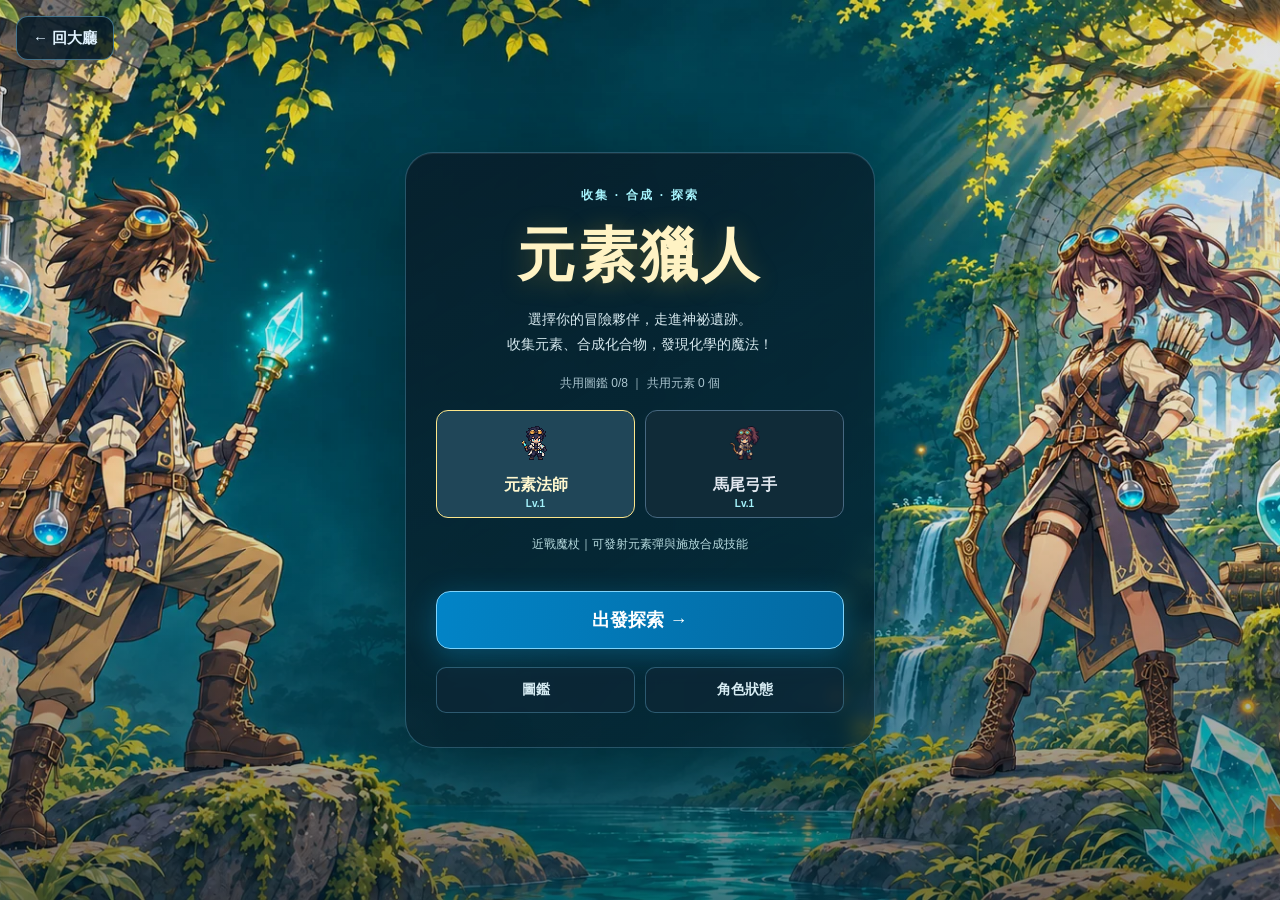
==== chemistry_arpg.html @ 6d4ca7e5 "Replace archer in-game art with directional pixel sprites" ====
<!DOCTYPE html>
<html lang="zh-Hant">
<head>
  <meta charset="UTF-8" />
  <meta name="viewport" content="width=device-width, initial-scale=1.0, maximum-scale=1.0, user-scalable=no" />
  <meta name="apple-mobile-web-app-capable" content="yes" />
  <title>元素獵人 | Chem ARPG</title>
  <style>
    * { box-sizing: border-box; margin: 0; padding: 0; user-select: none; -webkit-user-select: none; }
    html, body { width: 100%; height: 100dvh; overflow: hidden; background: #090d16; color: #f8fafc;
      font-family: -apple-system, BlinkMacSystemFont, "Segoe UI", Roboto, "Noto Sans TC", sans-serif; }
    #app { display: flex; flex-direction: column; height: 100dvh; max-width: 560px; margin: 0 auto; }
    @media (min-width: 760px) and (hover: hover) and (pointer: fine) {
      #app { max-width: 1440px; }
    }
    /* HUD bar */
    .hud { padding: 8px 12px; background: #0f172a; border-bottom: 1px solid #1e293b;
      display: flex; flex-wrap: wrap; gap: 8px; align-items: center; font-size: 13px; font-weight: 700; z-index: 5; }
    .bar { height: 14px; border-radius: 7px; overflow: hidden; background: #1e293b; flex: 1; min-width: 60px; }
    .bar-fill { height: 100%; border-radius: 7px; transition: width 0.2s; }
    .bar-hp .bar-fill { background: linear-gradient(90deg, #dc2626, #ef4444); }
    .bar-mp .bar-fill { background: linear-gradient(90deg, #2563eb, #3b82f6); }
    .hud-label { color: #94a3b8; font-size: 11px; }
    .hud-val { color: #38bdf8; }
    /* Element bar */
    .elem-bar { flex-wrap: wrap; padding: 4px 12px; background: #0b1120; border-bottom: 1px solid #1e293b;
      display: flex; gap: 6px; align-items: center; font-size: 12px; font-weight: 700; z-index: 5; }
    .elem-slot { color: #f8fafc; font: inherit; cursor: pointer; touch-action: manipulation; padding: 2px 8px; border-radius: 6px; background: #1e293b; border: 1px solid #334155; }
    .elem-slot.active { border-color: #fbbf24; background: #332800; }
    /* Canvas area */
    .play-area { display: flex; flex: 1; min-height: 0; }
    .stage { flex: 1; min-width: 0; display: flex; align-items: center; justify-content: center; position: relative; overflow: hidden; touch-action: none; }
    .desktop-help { display: none; }
    @media (min-width: 760px) and (hover: hover) and (pointer: fine) {
      .desktop-help { display: block; flex: 0 0 clamp(200px, 20vw, 260px); margin: 8px 12px 8px 8px;
        padding: 18px 16px; overflow-y: auto; border: 1px solid #24334b; border-radius: 14px;
        background: #0f172a; font-size: 13px; line-height: 1.6; }
      .desktop-help h2 { color: #f8fafc; font-size: 18px; margin-bottom: 4px; }
      .desktop-help h3 { color: #7dd3fc; font-size: 13px; margin: 18px 0 8px; }
      .desktop-help p { color: #94a3b8; }
      .desktop-help dl > div { display: flex; justify-content: space-between; align-items: center;
        flex-wrap: wrap; gap: 6px; padding: 9px 0; border-bottom: 1px solid #1e293b; }
      .desktop-help dt { color: #cbd5e1; }
      .desktop-help dd { color: #f8fafc; }
      .desktop-help kbd { display: inline-block; min-width: 24px; padding: 1px 5px;
        text-align: center; border: 1px solid #40516b; border-bottom-width: 3px; border-radius: 5px;
        background: #1e293b; font: 12px ui-monospace, monospace; }
      .desktop-help .help-start { color: #fbbf24; margin: 12px 0; }
    }
    @media (min-width: 1100px) and (hover: hover) and (pointer: fine) {
      .play-area { display: grid; grid-template-columns: clamp(220px, 20vw, 280px) minmax(0, 1fr) clamp(220px, 20vw, 280px); }
      .stage { grid-column: 2; }
      .desktop-help { grid-column: 3; min-height: 0; }
    }
    @media (min-width: 760px) and (max-width: 1099px) and (hover: hover) and (pointer: fine) {
      .play-area { flex-direction: column; }
      .desktop-help { flex: 0 0 150px; margin: 4px 12px 8px; }
    }
    canvas#game { background: #0f172a; border-radius: 4px; touch-action: none; image-rendering: pixelated; }
    /* Mobile controls */
    .controls { padding: 10px 12px calc(12px + env(safe-area-inset-bottom)); background: #0f172a;
      border-top: 1px solid #1e293b; display: flex; flex-shrink: 0; align-items: flex-end; gap: 8px; z-index: 5; }
    .move-hint { display: none; max-width: 120px; padding: 0 4px 12px; color: #94a3b8; font-size: 11px; pointer-events: none; }
    #joystick { position: fixed; z-index: 12; width: 112px; height: 112px; transform: translate(-50%, -50%); pointer-events: none; }
    .ctrl-right { display: flex; flex: 1; min-width: 0; flex-direction: column; gap: 8px; align-items: center; margin-left: auto; }
    .abtn { width: 52px; height: 52px; border-radius: 50%; border: 2px solid #334155; background: #1e293b;
      color: #f8fafc; font-size: 14px; font-weight: 800; display: flex; align-items: center; justify-content: center;
      touch-action: manipulation; }
    .abtn:active { background: #334155; }
    .abtn.atk { border-color: #ef4444; background: #450a0a; touch-action: none; }
    .abtn.shoot { border-color: #3b82f6; background: #172554; }
    .skill-row { display: flex; width: 100%; max-width: 480px; gap: 4px; }
    .skill-btn { flex: 1; min-width: 0; padding: 4px; min-height: 44px; border-radius: 10px; border: 1px solid #334155; background: #1e293b;
      color: #94a3b8; font-size: 10px; font-weight: 700; touch-action: manipulation; }
    .menu-btn { padding: 8px 14px; border-radius: 10px; border: 1px solid #334155; background: #1e293b;
      color: #fbbf24; font-size: 12px; font-weight: 700; touch-action: manipulation; }
    .skill-btn.selected { border-color: #fbbf24; background: #332800; box-shadow: 0 0 0 1px #fbbf24; }
    .action-cluster { display: none; width: 156px; height: 138px; position: relative; }
    .action-cluster .abtn { position: absolute; flex-direction: column; gap: 3px; }
    .action-label { font-size: 14px; line-height: 1.2; }
    .action-detail { font-size: 10px; font-weight: 600; line-height: 1.2; }
    .action-cluster .atk { width: 80px; height: 80px; left: 0; bottom: 0; }
    .action-cluster .cast { width: 80px; height: 80px; right: 0; top: 0;
      border-color: #a78bfa; background: #2e1065; }
    .action-cluster .shoot { width: 56px; height: 56px; right: 0; bottom: 0; }
    .abtn.unavailable { opacity: 0.55; }
    .abtn:focus-visible { outline: 2px solid #fff; outline-offset: 3px; }
    .abtn:active { transform: scale(0.94); }
    @media (max-width: 759px), (any-pointer: coarse) {
      .ctrl-right { align-items: flex-end; }
      .skill-row { max-width: 240px; }
      .action-cluster { display: block; width: 196px; height: 174px; }
      .action-cluster .atk, .action-cluster .cast { width: 96px; height: 96px; }
      .action-cluster .shoot { width: 68px; height: 68px; }
      .action-cluster .action-label { font-size: 16px; }
    }
    .touch-controls .ctrl-right { align-items: flex-end; }
    .touch-controls .skill-row { max-width: 240px; }
    .touch-controls .action-cluster { display: block; width: 196px; height: 174px; }
    .touch-controls .action-cluster .atk, .touch-controls .action-cluster .cast { width: 96px; height: 96px; }
    .touch-controls .action-cluster .shoot { width: 68px; height: 68px; }
    @media (max-width: 360px) {
      .action-cluster, .touch-controls .action-cluster { width: 188px; height: 162px; }
      .action-cluster .atk, .action-cluster .cast,
      .touch-controls .action-cluster .atk, .touch-controls .action-cluster .cast { width: 88px; height: 88px; }
      .action-cluster .shoot, .touch-controls .action-cluster .shoot { width: 64px; height: 64px; }
    }
    /* Modals */
    .modal { position: fixed; inset: 0; background: rgba(2,6,23,0.85); z-index: 50;
      display: none; align-items: center; justify-content: center; padding: 16px; }
    .modal.open { display: flex; }
    .modal-card { background: #0f172a; border: 1px solid #334155; border-radius: 20px;
      padding: 20px; width: 100%; max-width: 420px; max-height: 80dvh; overflow-y: auto; }
    .tab-bar { display: flex; gap: 4px; margin-bottom: 12px; }
    .tab-btn { flex: 1; padding: 8px; border-radius: 10px; border: 1px solid #334155; background: #1e293b;
      color: #94a3b8; font-size: 13px; font-weight: 700; text-align: center; }
    .tab-btn.active { background: #334155; color: #f8fafc; border-color: #38bdf8; }
    .recipe-row { display: flex; justify-content: space-between; align-items: center;
      padding: 10px; background: #1e293b; border-radius: 10px; margin-bottom: 6px; font-size: 13px; }
    #menu-modal .modal-card { max-width: 560px; height: min(80dvh, 720px);
      display: flex; flex-direction: column; overflow: hidden; }
    #menu-modal .tab-bar { flex-shrink: 0; }
    #menu-modal .tab-btn { min-width: 0; min-height: 44px; white-space: nowrap; }
    .menu-content { flex: 1; min-height: 0; overflow-y: auto; scrollbar-gutter: stable; }
    #btn-close-menu { flex-shrink: 0; min-height: 44px; }
    .periodic-legend { color: #a5b4c8; font-size: 11px; line-height: 1.7; margin: 0 0 8px; }
    .periodic-legend strong { color: #7dd3fc; }
    .periodic-scroll { overflow-x: auto; margin-bottom: 8px; padding-bottom: 6px; }
    .inventory-elements { display: grid; grid-template-columns: repeat(6, minmax(0, 1fr)); gap: 8px; margin-bottom: 12px; }
    .inventory-element { padding: 10px 4px; border: 1px solid #334155; border-top: 3px solid var(--element-color);
      border-radius: 10px; background: #1e293b; text-align: center; line-height: 1.5; }
    .inventory-symbol { color: #e0f2fe; font-size: 22px; font-weight: 800; }
    .inventory-name { color: #94a3b8; font-size: 11px; }
    .inventory-count { color: #f8fafc; font-size: 18px; font-weight: 800; }
    .periodic-open { display: block; width: 100%; margin-bottom: 18px; padding: 12px; text-align: left;
      border: 1px solid #334155; border-radius: 10px; background: #131e30; color: #7dd3fc; font: inherit; font-size: 12px; cursor: pointer; }
    .periodic-open:focus-visible { outline: 2px solid #7dd3fc; }
    @media (max-width: 420px) {
      .inventory-elements { grid-template-columns: repeat(3, minmax(0, 1fr)); }
    }
    .periodic-scroll:focus-visible { outline: 2px solid #7dd3fc; outline-offset: -2px; }
    .periodic-grid { display: grid; min-width: 480px; grid-template-columns: repeat(18, minmax(0, 1fr));
      grid-template-rows: 14px repeat(7, 36px) 10px repeat(2, 36px); gap: 2px; }
    .periodic-group { color: #64748b; font-size: 8px; text-align: center; }
    .periodic-element { display: flex; position: relative; flex-direction: column; justify-content: center;
      align-items: center; min-width: 0; border: 1px solid #263349; border-radius: 3px;
      background: #131e30; color: #728197; line-height: 1; }
    .periodic-number { position: absolute; top: 2px; left: 2px; font-size: 7px; }
    .periodic-symbol { font-size: 12px; font-weight: 800; }
    .periodic-element.in-game { border-color: #7dd3fc; background: #153447; color: #f0f9ff;
      box-shadow: inset 0 0 0 1px rgba(125,211,252,0.2); }
    .periodic-element.in-game .periodic-symbol { margin-top: 5px; }
    .periodic-stock { font-size: 9px; margin-top: 3px; color: #a5f3fc; }
    .periodic-series { color: #94a3b8; font-size: 9px; align-self: center; text-align: center; }
    .periodic-source { display: block; color: #7dd3fc; font-size: 10px; margin-bottom: 16px; }
    .codex-intro { margin: 8px 0 14px; color: #cbd5e1; font-size: 13px; line-height: 1.6; }
    .codex-intro p + p { margin-top: 6px; }
    .codex-card { margin-bottom: 8px; background: #131e33; border: 1px solid #334155; border-radius: 13px; }
    .codex-trigger { width: 100%; color: inherit; font: inherit; text-align: left; cursor: pointer; padding: 7px 10px;
      display: grid; grid-template-columns: 64px minmax(0, 1fr) auto;
      gap: 9px; align-items: center; border-radius: 12px; }
    .codex-trigger:hover { border-color: #387690; }
    .codex-trigger:focus-visible { outline: 2px solid #7dd3fc; outline-offset: -2px; }
    .codex-icon { display: grid; place-items: center; width: 64px; height: 64px;
      background: #1c2a41; border-radius: 9px; }
    .codex-icon img { display: block; width: 56px; height: 56px; image-rendering: pixelated; }
    .codex-main { display: block; line-height: 1.45; }
    .codex-formula { color: #7dd3fc; font-size: 17px; margin-right: 5px; }
    .codex-example { display: block; color: #cbd5e1; font-size: 12px; margin-top: 2px; }
    .codex-side { display: grid; justify-items: end; gap: 3px; color: #cbd5e1; font-size: 11px; white-space: nowrap; }
    .codex-side .collected { color: #86efac; }
    .codex-chevron { color: #7dd3fc; line-height: 1; }
    .codex-body { padding: 2px 12px 12px; color: #e2e8f0; font-size: 14px; line-height: 1.55; }
    .codex-body p + p { margin-top: 7px; }
    .codex-atoms { display: flex; flex-wrap: wrap; gap: 5px; margin: 5px 0 9px; }
    .codex-atoms span { background: #20324d; border-radius: 5px; padding: 2px 6px; font-size: 12px; }
    .codex-note { color: #fde68a; }
    .codex-skill { border-top: 1px solid #334155; margin-top: 9px; padding-top: 7px; color: #cbd5e1; }
    .codex-source { display: inline-block; margin-top: 7px; color: #7dd3fc; font-size: 12px; }
    @media (max-width: 370px) {
      .codex-trigger { grid-template-columns: 50px minmax(0, 1fr) auto; gap: 6px; padding-inline: 6px; }
      .codex-icon { width: 50px; height: 50px; }
      .codex-icon img { width: 48px; height: 48px; }
    }
    .detail-dialog { margin: auto; width: min(560px, calc(100% - 24px)); max-height: 90dvh; padding: 0;
      border: 1px solid #40516b; border-radius: 18px; color: #f8fafc; background: #0f172a; overflow: hidden; }
    .detail-dialog[open] { display: flex; flex-direction: column; }
    .detail-dialog::backdrop { background: rgba(2,6,23,0.7); }
    .detail-header { display: flex; flex-shrink: 0; align-items: center; justify-content: space-between;
      gap: 12px; padding: 16px 20px; border-bottom: 1px solid #24334b; }
    .detail-header h2 { font-size: 20px; }
    .detail-header button { min-width: 44px; min-height: 44px; padding: 4px; font-size: 24px; }
    .detail-content { min-height: 0; overflow-y: auto; overflow-x: hidden; padding: 20px; }
    .detail-content .codex-body { padding: 0; }
    .detail-hero { display: flex; align-items: center; gap: 16px; margin-bottom: 18px; }
    .detail-hero img { width: 80px; height: 80px; image-rendering: pixelated; }
    .detail-footer { flex-shrink: 0; padding: 12px 20px; border-top: 1px solid #24334b; }
    .detail-footer button { width: 100%; min-height: 44px; }
    .detail-dialog.periodic-view { width: min(1080px, calc(100% - 24px)); }
    .periodic-view .periodic-grid { min-width: 720px;
      grid-template-rows: 18px repeat(7, 48px) 12px repeat(2, 48px); }
    .periodic-view .periodic-symbol { font-size: 18px; }
    .periodic-view .periodic-number { font-size: 10px; }
    .periodic-view .periodic-stock { font-size: 12px; }
    .synth-btn { padding: 8px 16px; border-radius: 10px; border: none; background: #059669; color: #fff;
      font-weight: 700; font-size: 13px; }
    .synth-btn:disabled { background: #334155; color: #64748b; }
    /* Title screen */
    .title-screen { display: flex; flex-direction: column; align-items: center; justify-content: center;
      height: 100dvh; gap: 16px; text-align: center; padding: 24px; }
    .title-screen h1 { font-size: 32px; font-weight: 900; }
    .title-screen .start-btn { padding: 14px 40px; border-radius: 14px; border: none;
      background: linear-gradient(90deg, #0284c7, #2563eb); color: #fff; font-size: 18px; font-weight: 800; }
    .title-screen .sub-btn { padding: 10px 24px; border-radius: 10px; border: 1px solid #334155;
      background: #1e293b; color: #94a3b8; font-size: 14px; font-weight: 700; }
    .title-screen { position: relative; isolation: isolate; min-height: 100dvh; height: auto; }
    .title-back { position: absolute; top: max(16px, env(safe-area-inset-top));
      left: max(16px, env(safe-area-inset-left)); z-index: 1; display: inline-flex;
      align-items: center; min-height: 44px; padding: 10px 16px; border-radius: 12px;
      border: 1px solid rgba(125,211,252,0.45); background: rgba(8,27,39,0.85);
      color: #e0f2fe; text-decoration: none; font-size: 15px; font-weight: 700; }
    .title-back:hover { background: #164e63; }
    .title-back:focus-visible { outline: 3px solid #fde68a; outline-offset: 3px; }
    .title-screen::before, .title-screen::after { content: ''; position: fixed; inset: 0; z-index: -1; pointer-events: none; }
    .title-screen::before { background: #09242d url('./assets/chem-arpg/title-duo-desktop.svg') center / cover no-repeat; }
    .title-screen::after { background: linear-gradient(180deg, rgba(2,10,20,0.12), rgba(2,10,20,0.08) 55%, rgba(2,10,20,0.55)); }
    .title-content { width: min(100%, 470px); display: flex; flex-direction: column; align-items: center; gap: 18px;
      padding: 34px 30px; border: 1px solid rgba(125,211,252,0.28); border-radius: 28px;
      background: linear-gradient(150deg, rgba(8,27,39,0.8), rgba(7,25,36,0.55));
      box-shadow: 0 24px 80px rgba(0,0,0,0.3), inset 0 1px 0 rgba(255,255,255,0.08); backdrop-filter: blur(8px); }
    .title-kicker { color: #a5f3fc; letter-spacing: 0.18em; font-size: 12px; font-weight: 800; }
    .title-screen h1 { font-size: clamp(38px, 5vw, 58px); letter-spacing: 0.06em; line-height: 1.15;
      color: #fff3c4; text-shadow: 0 3px 24px rgba(251,191,36,0.25); }
    .title-description { max-width: 330px; color: #d5e8ee; font-size: 14px; line-height: 1.8; }
    #title-stats { color: #abc6d0; font-size: 12px; }
    .title-screen .start-btn { width: 100%; min-height: 58px; margin-top: 4px; border: 1px solid #7dd3fc;
      background: linear-gradient(100deg, #0284c7, #0369a1); box-shadow: 0 6px 28px rgba(14,165,233,0.3); }
    .title-secondary { display: flex; width: 100%; gap: 10px; }
    .title-secondary .sub-btn { flex: 1; min-height: 46px; padding: 10px; color: #d7edf4;
      background: rgba(15,39,54,0.65); border-color: rgba(125,211,252,0.3); }
    .hero-choices { display:flex; width:100%; gap:10px; }
    .hero-choices button { flex:1; padding:8px 10px; color:#e2e8f0; border:1px solid #476881; border-radius:12px; background:#102b38; font:inherit; font-weight:800; }
    .hero-choices button[aria-pressed="true"] { color:#fff8cf; border-color:#fde68a; background:#204658; }
    .hero-choices canvas { display:block; width:48px; height:54px; margin:0 auto 2px; image-rendering:pixelated; }
    #hero-summary { font-size:12px; color:#b8dce0; text-align:center; min-height:2.7em; }
    .archer-run :is(.skill-row, #btn-skill, #btn-shoot, .mage-guide) { display:none; }
    .hero-card-lv { display:block; font-size:10px; color:#a5f3fc; margin-top:2px; }
    .archer-run .mage-hud { display:none; }
    .element-count { opacity:0.88; cursor:default; }
    #btn-change-hero { margin-top:8px; min-height:38px; flex-shrink:0; }
    .archer-guide { display:none; }
    .archer-run .archer-guide { display:block; }
    .archer-run .action-cluster { height:98px; }
    .archer-run .action-cluster .atk { left:auto; right:0; color:#ecfeff; background:#164154; border-color:#67e8f9; }
    .archer-run .action-cluster .atk[data-phase="1"] { background:#115e59; border-color:#99f6e4; }
    .archer-run .action-cluster .atk[data-phase="2"] { background:#754216; border-color:#fde68a; }
    .title-content button:hover { filter: brightness(1.15); }
    .title-content button:focus-visible { outline: 3px solid #fde68a; outline-offset: 4px; }
    @media (max-width: 759px) {
      .title-screen { justify-content: flex-start; padding: calc(54px + env(safe-area-inset-top)) 14px 18px; }
      .title-screen::before { background-image: url('./assets/chem-arpg/title-duo-mobile.svg'); background-position: center; }
      .title-content { gap: 7px; padding: 12px 14px; border-radius: 18px; }
      .title-description { font-size: 12px; }
      .hero-choices canvas { width: 34px; height: 38px; }
      .hero-choices button { font-size: 13px; }
      .title-screen h1 { font-size: clamp(36px, 9vw, 46px); }
    }
    /* Toast */
    #toast { position: absolute; top: 12px; left: 50%; transform: translateX(-50%);
      background: linear-gradient(90deg, #059669, #10b981); color: #fff; padding: 6px 16px;
      border-radius: 999px; font-weight: 800; font-size: 14px; opacity: 0; pointer-events: none;
      transition: opacity 0.2s; z-index: 20; white-space: nowrap; box-shadow: 0 6px 15px rgba(16,185,129,0.4); }
    #toast.show { opacity: 1; }
    /* Both the stage and the empty bottom strip accept movement touches. */
    @media (max-width: 759px), (any-pointer: coarse) {
      .controls { touch-action: none; }
      .move-hint { display: block; }
    }
    .touch-controls .controls { touch-action: none; }
    .touch-controls .move-hint { display: block; }
  </style>
</head>
<body>
<div id="app">
  <!-- Title Screen -->
  <div class="title-screen" id="title-screen">
    <a class="title-back" href="./index.html">← 回大廳</a>
    <div class="title-content">
    <span class="title-kicker">收集 · 合成 · 探索</span>
    <h1>元素獵人</h1>
    <p class="title-description">選擇你的冒險夥伴，走進神祕遺跡。<br>收集元素、合成化合物，發現化學的魔法！</p>
    <div id="title-stats"></div>
    <div class="hero-choices" role="group" aria-label="選擇角色">
      <button type="button" id="pick-mage" aria-pressed="true"><canvas id="mage-preview" width="48" height="54" aria-hidden="true"></canvas>元素法師<span class="hero-card-lv" id="pick-mage-lv">Lv.1</span></button>
      <button type="button" id="pick-archer" aria-pressed="false"><canvas id="archer-preview" width="48" height="54" aria-hidden="true"></canvas>馬尾弓手<span class="hero-card-lv" id="pick-archer-lv">Lv.1</span></button>
    </div>
    <p id="hero-summary"></p>
    <button class="start-btn" id="btn-start">出發探索 →</button>
    <div class="title-secondary">
      <button class="sub-btn" id="btn-title-codex">圖鑑</button>
      <button class="sub-btn" id="btn-title-status">角色狀態</button>
    </div>
    </div>
  </div>
  <!-- Game Screen -->
  <div id="game-screen" style="display:none;flex-direction:column;height:100dvh;">
    <div class="hud" id="hud">
      <span class="hud-label">HP</span>
      <div class="bar bar-hp"><div class="bar-fill" id="hp-fill" style="width:100%"></div></div>
      <span class="hud-label mage-hud">MP</span>
      <div class="bar bar-mp mage-hud"><div class="bar-fill" id="mp-fill" style="width:100%"></div></div>
      <span><span class="hud-label" id="hud-hero">元素法師</span> Lv.<span class="hud-val" id="hud-lv">1</span></span>
      <button class="menu-btn" id="btn-menu">選單</button>
    </div>
    <div class="elem-bar" id="elem-bar"></div>
    <div class="play-area">
    <div class="stage" id="stage">
      <div id="toast"></div>
      <canvas id="game" aria-label="遊戲區：手機按住任意位置並拖曳即可移動"></canvas>
      <canvas id="joystick" width="120" height="120" hidden aria-hidden="true"></canvas>
    </div>
    <aside class="desktop-help" aria-label="鍵盤操作說明">
      <h2>操作指南</h2>
      <p>探索開始後，就能用鍵盤操作。</p>
      <p class="help-start">先試試 W A S D，或方向鍵移動！</p>
      <div class="archer-guide">
        <p>WASD／方向鍵移動。按住 Z 或空白鍵集氣，放開射擊。可邊走邊集氣。</p>
        <p>短按單箭。衣服亮一道金紋是三箭、兩道是大箭。弓手不能施放技能。</p>
        <p id="bow-desktop-status"></p>
      </div>
      <div class="mage-guide">
      <dl>
        <div><dt>移動</dt><dd><kbd>W</kbd> <kbd>A</kbd> <kbd>S</kbd> <kbd>D</kbd> ／ ↑ ↓ ← →</dd></div>
        <div><dt>普通攻擊</dt><dd><kbd>Z</kbd> ／ <kbd>Space</kbd></dd></div>
        <div><dt>元素彈</dt><dd><kbd>F</kbd></dd></div>
        <div><dt>施放選中技能</dt><dd><kbd>X</kbd></dd></div>
        <div><dt>切換選中技能</dt><dd><kbd>C</kbd></dd></div>
        <div><dt>直接施放技能</dt><dd><kbd>1</kbd> <kbd>2</kbd> <kbd>3</kbd> <kbd>4</kbd></dd></div>
        <div><dt>開啟選單</dt><dd><kbd>I</kbd> ／ <kbd>Tab</kbd></dd></div>
        <div><dt>關閉選單</dt><dd><kbd>Esc</kbd></dd></div>
      </dl>
      <h3>元素與技能</h3>
      <p>點上方元素欄切換彈種，發射會消耗元素。靠近掉落的元素即可拾取。</p>
      <h3>先選招，再施放</h3>
      <p>點下方技能格只會選招，按 X 才施放。首次在背包合成化合物，可解鎖技能；施放需要 MP。</p>
      </div>
    </aside>
    </div>
    <div class="controls" id="mobile-controls">
      <span class="move-hint">按住畫面拖曳移動</span>
      <div class="ctrl-right">
        <div class="skill-row">
          <button class="skill-btn" id="sk1">技1</button>
          <button class="skill-btn" id="sk2">技2</button>
          <button class="skill-btn" id="sk3">技3</button>
          <button class="skill-btn" id="sk4">技4</button>
        </div>
        <div class="action-cluster" role="group" aria-label="戰鬥操作">
          <button type="button" class="abtn atk" id="btn-atk" aria-label="普通攻擊">
            <span id="attack-icon" aria-hidden="true">⚔️</span><span class="action-label">普攻</span>
            <span class="action-detail" id="bow-touch-status" hidden></span>
          </button>
          <button type="button" class="abtn cast" id="btn-skill" aria-label="施放選取技能">
            <span class="action-label">技能</span><span class="action-detail">先合成解鎖</span>
          </button>
          <button type="button" class="abtn shoot" id="btn-shoot" title="發射元素彈（點擊上方元素欄切換彈藥）" aria-label="發射元素彈">
            <span class="action-label">元素彈</span><span class="action-detail">H · 0</span>
          </button>
        </div>
      </div>
    </div>
  </div>
</div>
<!-- Menu Modal -->
<div class="modal" id="menu-modal">
  <div class="modal-card">
    <div class="tab-bar">
      <button class="tab-btn active" data-tab="inv">背包</button>
      <button class="tab-btn" data-tab="codex">圖鑑</button>
      <button class="tab-btn" data-tab="status">狀態</button>
      <button class="tab-btn" data-tab="help">操作</button>
    </div>
    <div class="menu-content">
    <div id="tab-inv"></div>
    <div id="tab-codex" style="display:none"></div>
    <div id="tab-status" style="display:none"></div>
    <div id="tab-help" style="display:none"></div>
    </div>
    <button type="button" class="menu-btn" id="btn-change-hero" hidden>結束本次探索，返回選角</button>
    <button class="menu-btn" id="btn-close-menu" style="width:100%;margin-top:12px;">關閉</button>
  </div>
</div>
<dialog class="detail-dialog" id="detail-dialog" aria-labelledby="detail-title">
  <header class="detail-header">
    <h2 id="detail-title"></h2>
    <button type="button" class="menu-btn" data-close-detail aria-label="關閉詳細資料">×</button>
  </header>
  <div class="detail-content" id="detail-body"></div>
  <footer class="detail-footer"><button type="button" class="menu-btn" data-close-detail id="detail-return">返回</button></footer>
</dialog>
<!-- Death Modal -->
<div class="modal" id="death-modal">
  <div class="modal-card" style="text-align:center;">
    <h2 style="margin-bottom:8px;">💀 實驗失敗...</h2>
    <p style="color:#94a3b8;margin-bottom:16px;">你在探索中倒下了，但收集到的元素與經驗已保存。</p>
    <button class="start-btn" id="btn-death-return" style="font-size:15px;padding:12px 30px;">返回大廳</button>
  </div>
</div>
<!-- Victory Modal -->
<div class="modal" id="victory-modal">
  <div class="modal-card" style="text-align:center;">
    <h2 style="margin-bottom:8px;">🏆 Boss 擊敗！</h2>
    <p style="color:#94a3b8;" id="victory-summary"></p>
    <button class="start-btn" id="btn-victory-return" style="font-size:15px;padding:12px 30px;margin-top:16px;">返回大廳</button>
  </div>
</div>
<script>
(() => {
  'use strict';
  // === CONSTANTS ===
  const COLS = 16, ROWS = 12, MAP_W = 5, MAP_H = 5;
  const TILE = { FLOOR: 0, WALL: 1, ROCK: 2, GRASS: 3, WATER: 4 };
  const TILE_COLORS = {
    [TILE.FLOOR]: '#131c31', [TILE.WALL]: '#334155', [TILE.ROCK]: '#475569',
    [TILE.GRASS]: '#14532d', [TILE.WATER]: '#0c4a6e'
  };
  const ELEMENTS = [
    { sym: 'H', name: '氫', color: '#0284c7', speed: 7, dmgMul: 0.6, fx: null },
    { sym: 'O', name: '氧', color: '#dc2626', speed: 5, dmgMul: 1.0, fx: null },
    { sym: 'C', name: '碳', color: '#475569', speed: 3.5, dmgMul: 1.5, fx: null },
    { sym: 'Na', name: '鈉', color: '#7c3aed', speed: 5, dmgMul: 0.8, fx: 'knockback' },
    { sym: 'Cl', name: '氯', color: '#059669', speed: 5, dmgMul: 0.8, fx: 'dot' },
    { sym: 'Ca', name: '鈣', color: '#d97706', speed: 3.5, dmgMul: 1.2, fx: 'pierce' }
  ];
  const RECIPES = [
    { id: 'H2O', formula: 'H₂O', name: '淨化之水', req: { H: 2, O: 1 }, pts: 200, mp: 15, skill: 'heal',
      desc: '回復 30% 最大 HP' },
    { id: 'NaCl', formula: 'NaCl', name: '結晶爆破', req: { Na: 1, Cl: 1 }, pts: 150, mp: 20, skill: 'aoe',
      desc: '周圍 3 格範圍傷害' },
    { id: 'CO2', formula: 'CO₂', name: '煙霧彈', req: { C: 1, O: 2 }, pts: 200, mp: 15, skill: 'smoke',
      desc: '3 秒內周圍怪物停止追蹤' },
    { id: 'NaOH', formula: 'NaOH', name: '腐蝕陷阱', req: { Na: 1, O: 1, H: 1 }, pts: 280, mp: 25, skill: 'trap',
      desc: '放置陷阱，怪物踩到持續扣血' },
    { id: 'CaCO3', formula: 'CaCO₃', name: '石盾', req: { Ca: 1, C: 1, O: 3 }, pts: 450, mp: 30, skill: 'shield',
      desc: '2 秒無敵' },
    { id: 'CH4', formula: 'CH₄', name: '甲烷爆炸', req: { C: 1, H: 4 }, pts: 380, mp: 40, skill: 'explode',
      desc: '大範圍高傷害（5 格半徑）' },
    { id: 'CaCl2', formula: 'CaCl₂', name: '急凍結晶', req: { Ca: 1, Cl: 2 }, pts: 240, mp: 25, skill: 'freeze',
      desc: '凍結周圍怪物 2 秒' },
    { id: 'HClO', formula: 'HClO', name: '酸霧', req: { H: 1, Cl: 1, O: 1 }, pts: 220, mp: 20, skill: 'acid',
      desc: '前方錐形持續傷害 3 秒' }
  ];

  // Chemistry facts are separate from recipes and combat balance.
  const COMPOUND_INFO = {
    H2O: {
      name: '水', example: '一杯水', type: '分子',
      fact: '每個水分子有 2 個氫原子和 1 個氧原子。就算水結成冰，裡面的水分子仍是 H₂O。',
      source: 'https://water.usgs.gov/edu/watercycle-kids-adv.html', agency: '美國地質調查局'
    },
    NaCl: {
      name: '氯化鈉', example: '餐桌鹽', type: '離子化合物',
      fact: '氯化鈉是食鹽的主要成分。鹽晶體裡，鈉離子和氯離子按 1：1 排列。',
      source: 'https://pubchem.ncbi.nlm.nih.gov/compound/Sodium-Chloride', agency: 'PubChem'
    },
    CO2: {
      name: '二氧化碳', example: '氣泡水裡的氣泡', type: '分子',
      fact: '氣泡水裡溶有二氧化碳。開瓶後，部分二氧化碳跑出來，成為你看到的氣泡。氣體本身是看不見的。',
      source: 'https://www.acs.org/middleschoolchemistry/lessonplans/chapter5/lesson8.html', agency: '美國化學學會'
    },
    NaOH: {
      name: '氫氧化鈉', example: '密封瓶裡的白色顆粒', type: '離子化合物',
      fact: '氫氧化鈉又叫苛性鈉，是一種強鹼。有些肥皂在製作時會用到它，但肥皂不是氫氧化鈉。',
      note: '有腐蝕性，不要自行碰觸、打開容器或混合。',
      source: 'https://www.cdc.gov/niosh/npg/npgd0565.html', agency: '美國 NIOSH'
    },
    CaCO3: {
      name: '碳酸鈣', example: '石灰岩', type: '離子化合物',
      fact: '石灰岩的主要成分通常是碳酸鈣，也常以方解石這種礦物的形式存在。不是每一塊石頭都含有碳酸鈣。',
      source: 'https://pubs.usgs.gov/fs/2008/3089/', agency: '美國地質調查局'
    },
    CH4: {
      name: '甲烷', example: '天然氣爐的燃料', type: '分子',
      fact: '天然氣是一種混合物，主要成分是甲烷。圖中的藍色是火焰，不是甲烷本身的顏色。',
      note: '甲烷無色、易燃；不要自己用火測試。',
      source: 'https://www.eia.gov/kids/energy-sources/natural-gas/index.php', agency: '美國能源資訊署'
    },
    CaCl2: {
      name: '氯化鈣', example: '有些除濕盒的顆粒', type: '離子化合物',
      fact: '有些除濕盒用氯化鈣吸收空氣中的水分。現實中，它也能用來幫路上的冰融化，和遊戲裡的「急凍」正好相反。',
      note: '除濕盒裡的顆粒和液體都不能吃。',
      source: 'https://damprid.com/wp-content/uploads/2018/02/DampRid-Moisture-Absorbers-12-03-2019-SDS.pdf', agency: '除濕盒成分表',
      extraSource: 'https://portal.ct.gov/deep/salt/faqs', extraAgency: '道路除冰說明'
    },
    HClO: {
      name: '次氯酸', example: '游泳池的水質消毒', type: '分子',
      fact: '次氯酸也常寫成 HOCl。在使用含氯消毒的泳池裡，水中可有少量次氯酸幫助殺菌。游泳池的水不是純次氯酸。',
      note: '不要自行調配或混合任何清潔、消毒用品。',
      source: 'https://www.cdc.gov/model-aquatic-health-code/media/pdfs/2024/11/5th-Ed-MAHC-Code-508.pdf', agency: '美國 CDC'
    }
  };

  // === MAP ===
  let rooms = [];

  function generateMap() {
    rooms = Array.from({ length: MAP_H }, () => Array.from({ length: MAP_W }, () => ({
      tiles: [], type: 'normal', generated: false, monsters: [], drops: [], cleared: false
    })));
    // Start room at center
    rooms[2][2].type = 'start';
    // Boss room on a random edge
    const edges = [];
    for (let y = 0; y < MAP_H; y++) for (let x = 0; x < MAP_W; x++) {
      if (x === 0 || x === MAP_W - 1 || y === 0 || y === MAP_H - 1) {
        if (!(x === 2 && y === 2)) edges.push([x, y]);
      }
    }
    const [bx, by] = edges[Math.floor(Math.random() * edges.length)];
    rooms[by][bx].type = 'boss';
    // 2-3 treasure rooms (not start, not boss)
    let treasureCount = 0;
    const target = 2 + Math.floor(Math.random() * 2);
    while (treasureCount < target) {
      const tx = Math.floor(Math.random() * MAP_W);
      const ty = Math.floor(Math.random() * MAP_H);
      if (rooms[ty][tx].type === 'normal') {
        rooms[ty][tx].type = 'treasure';
        treasureCount++;
      }
    }
  }

  function generateRoom(mx, my) {
    const room = rooms[my][mx];
    if (room.generated) return;
    room.generated = true;
    const tiles = Array.from({ length: ROWS }, () => Array(COLS).fill(TILE.FLOOR));
    // Border walls (leave exits open at center of each side)
    for (let c = 0; c < COLS; c++) { tiles[0][c] = TILE.WALL; tiles[ROWS - 1][c] = TILE.WALL; }
    for (let r = 0; r < ROWS; r++) { tiles[r][0] = TILE.WALL; tiles[r][COLS - 1] = TILE.WALL; }
    // Exits: 2-tile wide openings at center of each border if adjacent room exists
    if (my > 0) { tiles[0][7] = TILE.FLOOR; tiles[0][8] = TILE.FLOOR; }
    if (my < MAP_H - 1) { tiles[ROWS - 1][7] = TILE.FLOOR; tiles[ROWS - 1][8] = TILE.FLOOR; }
    if (mx > 0) { tiles[5][0] = TILE.FLOOR; tiles[6][0] = TILE.FLOOR; }
    if (mx < MAP_W - 1) { tiles[5][COLS - 1] = TILE.FLOOR; tiles[6][COLS - 1] = TILE.FLOOR; }
    // Random terrain for non-start rooms
    if (room.type !== 'start') {
      const obstacleCount = 8 + Math.floor(Math.random() * 12);
      for (let i = 0; i < obstacleCount; i++) {
        const r = 2 + Math.floor(Math.random() * (ROWS - 4));
        const c = 2 + Math.floor(Math.random() * (COLS - 4));
        if (tiles[r][c] === TILE.FLOOR) {
          const types = [TILE.ROCK, TILE.ROCK, TILE.GRASS, TILE.GRASS, TILE.WATER, TILE.WALL];
          tiles[r][c] = types[Math.floor(Math.random() * types.length)];
        }
      }
    }
    room.tiles = tiles;
    spawnMonsters(room, mx, my);
  }

  function drawRoom() {
    const room = rooms[state.mapY][state.mapX];
    if (!room || !room.generated) return;
    for (let r = 0; r < ROWS; r++) {
      for (let c = 0; c < COLS; c++) {
        const t = room.tiles[r][c];
        const x = c * tileSize, y = r * tileSize;
        const horiz = r === 0 || r === ROWS - 1;
        const vert = c === 0 || c === COLS - 1;
        const border = horiz || vert;
        const edgeAngle = r === ROWS - 1 ? Math.PI
          : c === 0 ? -Math.PI / 2 : c === COLS - 1 ? Math.PI / 2 : 0;
        // Keep the random room layout and all collisions driven by room.tiles.
        const variant = ((r * 17 + c * 13 + state.mapX * 7 + state.mapY) % 11) < 3 ? 1 : 0;
        const baseDrawn = drawArt(terrainArt, variant, x, y, tileSize, tileSize);
        if (baseDrawn) {
          switch (t) {
            case TILE.FLOOR:
              if (border) drawTerrainDetail(6, x, y, edgeAngle);
              break;
            case TILE.WALL:
              if (horiz && vert) drawTerrainDetail(7, x, y);
              else drawTerrainDetail(2, x, y, edgeAngle);
              break;
            case TILE.ROCK: drawTerrainDetail(3, x, y); break;
            case TILE.GRASS: drawTerrainDetail(4, x, y); break;
            case TILE.WATER: drawTerrainDetail(5, x, y); break;
          }
        } else {
          ctx.fillStyle = TILE_COLORS[t];
          ctx.fillRect(x, y, tileSize, tileSize);
          ctx.strokeStyle = 'rgba(30,41,59,0.4)';
          ctx.lineWidth = 0.5;
          ctx.strokeRect(x, y, tileSize, tileSize);
        }
      }
    }
  }

  function transitionRoom(dx, dy) {
    const nx = state.mapX + dx;
    const ny = state.mapY + dy;
    if (nx < 0 || nx >= MAP_W || ny < 0 || ny >= MAP_H) return false;
    state.mapX = nx;
    state.mapY = ny;
    generateRoom(nx, ny);
    // Clear room-local effects
    projectiles = [];
    traps = [];
    acidZones = [];
    smokeTimer = 0;
    castVisuals = [];
    return true;
  }

  // === PLAYER ===
  const PLAYER_HALF_WIDTH = 0.35;
  const WALK_FRAME_DISTANCE = 0.32; // map tiles per animation frame
  const CONTACT_PUSH_TIME = 0.16;
  const CONTACT_PUSH_DISTANCE = 0.65;
  const HURT_POSE_TIME = 0.22;

  let player = { x: 0, y: 0, dir: 'down', hp: 50, maxHp: 50, mp: 20, maxMp: 20,
    atk: 5, level: 1, exp: 0, speed: 4.5,
    atkTimer: 0, attackDir: 'down', shotTimer: 0, invincible: 0, shieldTimer: 0,
    walkPhase: 0, walking: false, hurtTimer: 0, hurtDir: 'down', knockback: null, impactOrigin: null };

  const MELEE_BUFFER_SECONDS = 0.10;
  let meleeQueued = false;
  let chosenHero = 'mage', activeHero = 'mage';
  const HERO_INFO = { mage:{name:'元素法師',weapon:'元素魔杖'}, archer:{name:'馬尾弓手',weapon:'弓箭'} };
  let bowInput = null, bowStartedAt = 0;
  const BOW_FIRST_MS = 350, BOW_SECOND_MS = 900;
  // Range uses world tiles, not viewport pixels; recovery is game time.
  const BOW_SHOTS = [
    { offsets:[0], range:6, speed:11, damage:0.85, recovery:0.27 },
    { offsets:[-0.24,0,0.24], range:5.5, speed:11, damage:0.92, recovery:0.42 },
    { offsets:[0], range:7.5, speed:13, damage:2.05, recovery:0.60 }
  ];
  const isArcher = () => activeHero === 'archer';

  const keys = { up: false, down: false, left: false, right: false, attack: false, shoot: false };

  function initPlayer() {
    player.x = 7.5; player.y = 6;
    player.dir = 'down';
    player.hp = player.maxHp;
    player.mp = player.maxMp;
    player.atkTimer = 0;
    cancelBowCharge();
    meleeQueued = false;
    player.attackDir = player.dir;
    player.shotTimer = 0;
    castVisuals = [];
    player.invincible = 0;
    player.shieldTimer = 0;
    resetPlayerMotion();
  }

  function resetPlayerMotion() {
    player.walkPhase = 0;
    player.walking = false;
    player.hurtTimer = 0;
    player.hurtDir = player.dir;
    player.knockback = null;
    player.impactOrigin = null;
  }

  function isSolid(col, row) {
    if (col < 0 || col >= COLS || row < 0 || row >= ROWS) return true;
    const t = rooms[state.mapY][state.mapX].tiles[row][col];
    return t === TILE.WALL || t === TILE.ROCK || t === TILE.WATER;
  }

  // Voluntary movement and knockback share the same terrain collision.
  function movePlayerBy(dx, dy) {
    const startX = player.x, startY = player.y;
    const nx = startX + dx, ny = startY + dy;
    const halfW = PLAYER_HALF_WIDTH;
    if (dx !== 0) {
      const testX = dx > 0 ? nx + halfW : nx - halfW;
      if (!isSolid(Math.floor(testX), Math.floor(player.y - halfW)) &&
          !isSolid(Math.floor(testX), Math.floor(player.y + halfW - 0.01))) {
        player.x = nx;
      }
    }
    if (dy !== 0) {
      const testY = dy > 0 ? ny + halfW : ny - halfW;
      if (!isSolid(Math.floor(player.x - halfW), Math.floor(testY)) &&
          !isSolid(Math.floor(player.x + halfW - 0.01), Math.floor(testY))) {
        player.y = ny;
      }
    }
    return Math.hypot(player.x - startX, player.y - startY);
  }

  function updatePlayer(dt) {
    player.atkTimer = Math.max(0, player.atkTimer - dt);
    player.shotTimer = Math.max(0, player.shotTimer - dt);
    player.invincible = Math.max(0, player.invincible - dt);
    player.shieldTimer = Math.max(0, player.shieldTimer - dt);
    player.hurtTimer = Math.max(0, player.hurtTimer - dt);
    if (!player.hurtTimer) player.impactOrigin = null;

    const push = player.knockback;
    if (push) {
      // Integrate a decelerating shove; short steps keep it from tunnelling
      // through solid tiles. It never activates a room exit.
      const before = 1 - push.elapsed / CONTACT_PUSH_TIME;
      push.elapsed = Math.min(CONTACT_PUSH_TIME, push.elapsed + dt);
      const after = 1 - push.elapsed / CONTACT_PUSH_TIME;
      const distance = CONTACT_PUSH_DISTANCE * (before * before - after * after);
      const count = Math.max(1, Math.ceil(distance / 0.18));
      for (let i = 0; i < count; i++) {
        movePlayerBy(push.x * distance / count, push.y * distance / count);
      }
      if (push.elapsed >= CONTACT_PUSH_TIME) player.knockback = null;
      return;
    }

    if (isArcher() && player.atkTimer > 0) {
      player.walking = false;
      return;
    }
    let dx = 0, dy = 0;
    if (keys.up) { dy = -1; player.dir = 'up'; }
    if (keys.down) { dy = 1; player.dir = 'down'; }
    if (keys.left) { dx = -1; player.dir = 'left'; }
    if (keys.right) { dx = 1; player.dir = 'right'; }
    if (joyDirectionX || joyDirectionY) {
      dx = joyDirectionX; dy = joyDirectionY;
      player.dir = joyFacing();
    }
    if (dx && dy) { dx *= 0.707; dy *= 0.707; }
    const spd = player.speed * dt;
    const distance = movePlayerBy(dx * spd, dy * spd);
    player.walking = distance >= 0.0001;
    player.walkPhase = player.walking ? (player.walkPhase + distance / WALK_FRAME_DISTANCE) % 4 : 0;

    // Only voluntary input toward the exit can change rooms. Check even if
    // the outer boundary blocked movement after a shove reached the doorway.
    const pc = Math.floor(player.x), pr = Math.floor(player.y);
    let movedRoom = false;
    if (player.x < 0.5 && (pr === 5 || pr === 6) && dx < 0) {
      if ((movedRoom = transitionRoom(-1, 0))) player.x = COLS - 1.5;
    } else if (player.x > COLS - 0.5 && (pr === 5 || pr === 6) && dx > 0) {
      if ((movedRoom = transitionRoom(1, 0))) player.x = 1.5;
    } else if (player.y < 0.5 && (pc === 7 || pc === 8) && dy < 0) {
      if ((movedRoom = transitionRoom(0, -1))) player.y = ROWS - 1.5;
    } else if (player.y > ROWS - 0.5 && (pc === 7 || pc === 8) && dy > 0) {
      if ((movedRoom = transitionRoom(0, 1))) player.y = 1.5;
    }
    if (movedRoom) resetPlayerMotion();
  }

  const DIR_ARROWS = { up: '▲', down: '▼', left: '◀', right: '▶' };
  const DIR_FRAME = { down: 0, left: 1, right: 2, up: 3 };
  const DIR_ANGLE = { right: 0, down: Math.PI / 2, left: Math.PI, up: -Math.PI / 2 };
  const AMMO_FRAME = { H: 1, O: 2, C: 3, Na: 4, Cl: 5, Ca: 6 };
  const HERO_VISUAL_SCALE = 1.18;

  function drawArcherSprite(ctx, x, y, size, dir, pose, frame, moving, chargeStage = 0) {
    const s = size / 34, back = dir === 'up', side = dir === 'left' || dir === 'right';
    const lean = pose === 'hurt' ? -2 : 0;
    const stride = moving && pose !== 'hurt' ? [2,0,-2,0][frame & 3] : 0;
    const bob = moving && pose !== 'hurt' ? frame & 1 : 0;
    const aim = pose === 'charge' || pose === 'release';
    const C = {e:'#101626', n:'#202840', b:'#40547a', c:'#ded9c2', q:'#a7ada5',
      g:'#c38940', l:'#ffe5a0', t:'#4adade', h:'#3d2941', p:'#6f405d', r:'#a76c7c', f:'#ffc6a2', d:'#815846'};
    ctx.save();
    const tile = (u,v,w,h,col) => {
      if (dir === 'left') u = -u-w;
      const l = Math.round(x+u*s), t = Math.round(y+v*s);
      ctx.fillStyle = C[col];
      ctx.fillRect(l,t,Math.max(1,Math.round(x+(u+w)*s)-l),Math.max(1,Math.round(y+(v+h)*s)-t));
    };
    const rect = (u,v,w,h,col) => tile(u+lean,v+bob,w,h,col);
    for (const [a,k] of [[-7,-stride],[1,stride]]) {
      tile(a+(side?k:0),-9-Math.max(0,k),6,9,'e');
      tile(a+1+(side?k:0),-8-Math.max(0,k),4,5,'n');
      tile(a+1+(side?k:0),-4-Math.max(0,k),5,3,'d');
    }
    // High ponytail and goggles share the mage's adventure palette.
    const tail = side ? -15 : 5;
    rect(tail,-29,9,8,'e'); rect(tail+1,-28,7,6,'h'); rect(tail+2,-28,5,2,'p');
    rect(tail+(side?-1:3),-23-stride/2,6,6,'e'); rect(tail+(side?0:4),-23-stride/2,4,5,'p');
    rect(tail+4,-26,3,2,'t');
    rect(-7,-21,14,14,'e'); rect(-8,-19,16,6,'e'); rect(-6,-20,12,12,'c');
    rect(-6,-12,5,4,'q'); rect(-3,-20,6,11,'n'); rect(-5,-12,10,2,'d');
    if (back) { rect(-4,-20,8,10,'b'); rect(-1,-17,3,4,'t'); }
    else { rect(-2,-14,4,2,'g'); rect(3,-14,2,3,'t'); }
    // Charge light is painted on the coat, so it moves with the character.
    if (chargeStage > 0) {
      ctx.save();
      ctx.shadowColor = chargeStage === 2 ? '#ffb737' : '#ffc966';
      ctx.shadowBlur = chargeStage === 2 ? 7 : 3;
      const stripe = (offset) => {
        rect(-5 + offset,-20,2,3,'l');
        rect(-4 + offset,-17,2,3,'l');
        rect(-3 + offset,-14,2,2,'l');
      };
      stripe(0);
      if (chargeStage === 2) stripe(5);
      ctx.restore();
    }
    rect(-6,-34,12,2,'e'); rect(-8,-32,16,3,'e'); rect(-9,-29,18,6,'e'); rect(-7,-23,14,3,'e');
    rect(-6,-32,12,3,'p'); rect(-7,-30,14,7,'h'); rect(-5,-31,6,1,'r');
    if (!back) {
      rect(side?-1:-5,-27,side?8:10,6,'f');
      for (const x of side?[0]:[-6,1]) {
        rect(x,-29,5,3,'g'); rect(x+1,-29,3,2,'t'); rect(x+1,-29,2,1,'l');
        rect(x+2,-24,2,pose==='hurt'?1:2,'e');
      }
    } else { rect(-7,-26,14,2,'p'); }
    rect(-9,-19,4,6,'e'); rect(-8,-18,3,4,'q');
    rect(5,-19,aim?7:4,4,'e'); rect(6,-18,aim?6:3,3,'c');
    rect(aim?10:7,-17,3,2,'f');
    const bx=(side?10:8)+(pose==='release'?2:0), by=aim?-19:-16;
    for (const [u,v,w,h] of [[0,-8,3,2],[2,-7,3,3],[4,-4,3,8],[2,4,3,3],[0,7,3,2]]) {
      rect(bx+u,by+v,w,h,'e'); rect(bx+u,by+v,Math.max(1,w-1),Math.max(1,h-1),'g');
    }
    const pull = pose==='charge'?-5:1;
    for(let k=-7;k<=7;k++) rect(bx+Math.round(pull*(1-Math.abs(k)/7)),by+k,1,1,'l');
    if (aim) {
      if (side) { rect(bx+pull,by-1,11-pull,1,'t'); rect(bx+9,by-2,3,3,'l'); }
      else rect(bx+2,back?by-10:by,2,10,'t');
    }
    ctx.restore();
  }

  function drawArcherGold(left, top, size, dir, stage) {
    // Overlay the gold embroidery in atlas space; keep the face and bow unobstructed.
    const marks = {
      down:[[47,72,44,81],[74,72,77,81]], left:[[62,70,64,79],[71,70,75,79]],
      right:[[46,70,43,79],[54,70,52,79]], up:[[52,68,48,78],[66,68,71,78]]
    }[dir];
    const k = size / 120;
    ctx.save();
    ctx.shadowColor = stage === 2 ? '#ffb32d' : '#ffc453';
    ctx.shadowBlur = stage === 2 ? 7 : 3;
    ctx.strokeStyle = stage === 2 ? '#fff2a6' : '#ffe191';
    ctx.lineWidth = Math.max(1.5, k * 3.5);
    for (const [x1,y1,x2,y2] of marks.slice(0, stage)) {
      ctx.beginPath(); ctx.moveTo(left + x1*k, top + y1*k);
      ctx.lineTo(left + x2*k, top + y2*k); ctx.stroke();
    }
    ctx.restore();
  }

  function drawPlayer() {
    const px = Math.round(player.x * tileSize);
    const py = Math.round(player.y * tileSize);
    const hurt = player.hurtTimer > 0;
    const swinging = !hurt && player.atkTimer > 0.15;
    const dir = hurt ? player.hurtDir : swinging ? player.attackDir : player.dir;
    const frame = swinging ? (player.atkTimer > 0.25 ? 1 : 2) : player.shotTimer > 0 ? 1 : 0;
    const scale = tileSize / 32;
    const flashing = player.invincible > 0 && Math.floor(player.invincible * 16) % 2 !== 0;
    ctx.save();
    if (flashing) ctx.globalAlpha = hurt ? 0.82 : 0.55;
    // Both atlases share the same relative foot anchor. Enlarge around the
    // feet (not the center) so the player stays planted on the same tile.
    const size = Math.max(1, Math.round(40 * scale * HERO_VISUAL_SCALE));
    const footY = py + Math.round(8 * scale);
    const left = px - Math.round(size / 2);
    const top = footY - Math.round(size * 0.85);
    if (isArcher()) {
      const stage = bowInput === null ? 0 : bowStage(performance.now() - bowStartedAt);
      const pose = hurt ? 'hurt' : player.atkTimer > 0 ? 'release'
        : bowInput !== null ? 'charge' : player.walking ? 'walk' : 'idle';
      const archerDir = hurt ? player.hurtDir : pose === 'release' ? player.attackDir : player.dir;
      const gait = Math.floor(player.walkPhase) & 3;
      const row = pose === 'hurt' ? 5 : pose === 'charge' ? 1 : pose === 'release' ? 2
        : pose === 'walk' ? [3, 0, 4, 0][gait] : 0;
      const bob = pose === 'charge' && player.walking && (gait & 1) ? Math.max(1, Math.round(size / 90)) : 0;
      if (drawArt(archerArt, row * 4 + DIR_FRAME[archerDir], left, top - bob, size, size)) {
        if (stage > 0 && pose === 'charge') drawArcherGold(left, top - bob, size, archerDir, stage);
      } else {
        drawArcherSprite(ctx, px, footY, Math.round(size * 0.70), archerDir,
          pose, gait, player.walking, stage);
      }
      ctx.restore();
      return;
    }
    const column = DIR_FRAME[dir];
    const spriteFrame = frame * 4 + column;
    const drawn = (hurt && drawArt(heroHurtArt, column, left, top, size, size))
      || (!hurt && frame === 0 && player.walking &&
        drawArt(heroWalkArt, Math.floor(player.walkPhase) * 4 + column, left, top, size, size))
      || drawArt(heroHiResArt, spriteFrame, left, top, size, size)
      || drawArt(heroArt, spriteFrame, left, top, size, size);
    ctx.restore();
    if (!drawn) {
      const s = tileSize * 0.8;
      ctx.fillStyle = flashing ? '#fbbf24' : '#38bdf8';
      ctx.fillRect(px - s / 2, py - s / 2, s, s);
      ctx.fillStyle = '#fff';
      ctx.font = `bold ${tileSize * 0.4}px sans-serif`;
      ctx.textAlign = 'center'; ctx.textBaseline = 'middle';
      ctx.fillText(DIR_ARROWS[dir], px, py);
    }
    if (swinging && (!drawn || frame === 2)) {
      const angle = DIR_ANGLE[dir];
      const painted = drawCombat(0, px + Math.cos(angle) * tileSize * 0.95,
        py + Math.sin(angle) * tileSize * 0.95, tileSize * 1.45, angle);
      if (!painted) {
        ctx.strokeStyle = '#fbbf24';
        ctx.lineWidth = 3;
        ctx.beginPath();
        ctx.arc(px, py, tileSize * 1.5, angle - 0.6, angle + 0.6);
        ctx.stroke();
      }
    }
  }

  // === CANVAS SETUP ===
  const canvas = document.getElementById('game');
  const ctx = canvas.getContext('2d');
  const WORLD_ZOOM = 2;
  let tileSize = 32, viewWidth = COLS * 32, viewHeight = ROWS * 32;

  function loadArt(file, cell, cols, rows) {
    const img = new Image();
    img.src = 'assets/chem-arpg/' + file;
    return { img, cell, cols, rows };
  }

  const terrainArt = loadArt('terrain.png', 32, 8, 1);
  const heroArt = loadArt('hero.png', 40, 4, 3);
  const heroHiResArt = loadArt('hero-hd.png', 120, 4, 3);
  const heroWalkArt = loadArt('hero-walk.png', 120, 4, 4);
  const archerArt = loadArt('archer-hd.svg', 120, 4, 6);
  const heroHurtArt = loadArt('hero-hurt.png', 120, 4, 1);
  const combatArt = loadArt('combat.png', 48, 4, 3);
  const monsterAtlas = new Image();
  monsterAtlas.src = 'assets/chem-arpg/monsters.png';

  function drawArt(art, frame, x, y, w, h) {
    const { img, cell, cols, rows } = art;
    if (img.naturalWidth !== cell * cols || img.naturalHeight !== cell * rows) return false;
    ctx.drawImage(img, (frame % cols) * cell, Math.floor(frame / cols) * cell, cell, cell,
      Math.round(x), Math.round(y), Math.max(1, Math.round(w)), Math.max(1, Math.round(h)));
    return true;
  }

  function drawTerrainDetail(frame, x, y, angle = 0) {
    if (!angle) return drawArt(terrainArt, frame, x, y, tileSize, tileSize);
    ctx.save();
    ctx.translate(x + tileSize / 2, y + tileSize / 2);
    ctx.rotate(angle);
    // Keep rotated odd-size tiles aligned with the underlying pixel grid.
    const { img, cell } = terrainArt;
    ctx.drawImage(img, frame * cell, 0, cell, cell, -tileSize / 2, -tileSize / 2, tileSize, tileSize);
    ctx.restore();
    return true;
  }

  function drawCombat(frame, x, y, size, angle = 0, opacity = 1) {
    ctx.save();
    ctx.translate(Math.round(x), Math.round(y));
    if (angle) ctx.rotate(angle);
    ctx.globalAlpha *= opacity;
    const rendered = drawArt(combatArt, frame, -size / 2, -size / 2, size, size);
    ctx.restore();
    return rendered;
  }

  function resizeCanvas() {
    const stage = document.getElementById('stage');
    const maxW = stage.clientWidth - 8;
    const maxH = stage.clientHeight - 8;
    const fittedTileSize = Math.max(1, Math.floor(Math.min(maxW / COLS, maxH / ROWS)));
    tileSize = fittedTileSize * WORLD_ZOOM;
    viewWidth = fittedTileSize * COLS;
    viewHeight = fittedTileSize * ROWS;
    // Backing pixels can be denser than CSS pixels; keep camera math in CSS pixels.
    const density = Math.min(2, Math.max(1, window.devicePixelRatio || 1));
    canvas.style.width = viewWidth + 'px';
    canvas.style.height = viewHeight + 'px';
    canvas.width = Math.round(viewWidth * density);
    canvas.height = Math.round(viewHeight * density);
    ctx.setTransform(canvas.width / viewWidth, 0, 0, canvas.height / viewHeight, 0, 0);
    ctx.imageSmoothingEnabled = false;
  }

  // === GAME STATE ===
  const state = { screen: 'title', mapX: 2, mapY: 2, paused: false };

  // === INVENTORY ===
  let inventory = { H: 0, O: 0, C: 0, Na: 0, Cl: 0, Ca: 0 };
  let selectedAmmo = 'H';

  function cycleSkill() {
    if (isArcher()) return;
    if (state.screen !== 'play' || state.paused) return;
    for (let step = 1; step <= equippedSkills.length; step++) {
      const next = (selectedSkillSlot + step) % equippedSkills.length;
      const recipe = RECIPES.find(r => r.id === equippedSkills[next]);
      if (!recipe) continue;
      selectedSkillSlot = next;
      updateHUD();
      showToast(`選中技能：${recipe.name}（按技能圓鈕或 X 施放）`);
      return;
    }
    showToast('技能尚未解鎖：請到選單 → 背包合成化合物');
  }

  // === DROPS ===
  function updateDrops(dt) {
    const room = rooms[state.mapY][state.mapX];
    for (let i = room.drops.length - 1; i >= 0; i--) {
      const d = room.drops[i];
      d.life -= dt;
      if (d.life <= 0) { room.drops.splice(i, 1); continue; }
      const dx = player.x - d.x;
      const dy = player.y - d.y;
      if (Math.sqrt(dx * dx + dy * dy) < 0.8) {
        inventory[d.sym] = (inventory[d.sym] || 0) + 1;
        room.drops.splice(i, 1);
        playTone(660, 'sine', 0.05);
        showToast(`+1 ${d.sym}`);
        updateElemBar();
        updateHUD();
      }
    }
  }

  function drawDrops() {
    const room = rooms[state.mapY][state.mapX];
    room.drops.forEach(d => {
      const px = d.x * tileSize;
      const py = d.y * tileSize;
      const bounce = Math.sin(Date.now() / 200 + d.x * 3) * 3;
      const el = ELEMENTS.find(e => e.sym === d.sym);
      // Glow
      ctx.fillStyle = el ? el.color + '40' : '#ffffff40';
      ctx.beginPath(); ctx.arc(px, py + bounce, tileSize * 0.35, 0, Math.PI * 2); ctx.fill();
      // Letter
      ctx.fillStyle = el ? el.color : '#fff';
      ctx.font = `bold ${tileSize * 0.5}px sans-serif`;
      ctx.textAlign = 'center'; ctx.textBaseline = 'middle';
      ctx.fillText(d.sym, px, py + bounce);
    });
  }

  // === PROJECTILES ===
  let projectiles = [];

  function bowStage(ms) {
    return ms >= BOW_SECOND_MS ? 2 : ms >= BOW_FIRST_MS ? 1 : 0;
  }

  function startBowCharge(input) {
    if (!isArcher() || state.screen !== 'play' || state.paused || document.hidden ||
        bowInput !== null || player.atkTimer > 0) return false;
    bowInput = input;
    bowStartedAt = performance.now();
    return true;
  }

  function cancelBowCharge(input) {
    if (input === undefined || bowInput === input) {
      bowInput = null;
      bowStartedAt = 0;
    }
  }

  function finishBowCharge(input) {
    if (bowInput !== input) return;
    const stage = bowStage(performance.now() - bowStartedAt);
    cancelBowCharge(input);
    if (!isArcher() || state.screen !== 'play' || state.paused || document.hidden || player.atkTimer > 0) return;
    const shot = BOW_SHOTS[stage], facing = DIR_ANGLE[player.dir];
    const volleyHits = new Set();
    player.attackDir = player.dir;
    player.atkTimer = shot.recovery;
    for (const offset of shot.offsets) {
      const angle = facing + offset;
      projectiles.push({kind:'arrow', x:player.x, y:player.y, dx:Math.cos(angle), dy:Math.sin(angle),
        speed:shot.speed, remaining:shot.range, dmg:player.atk * shot.damage, stage, volleyHits});
    }
    playTone(stage === 2 ? 240 : 530, 'triangle', 0.09);
  }

  function stepArrow(p, room, dt) {
    const distance = Math.min(p.remaining, p.speed * dt);
    const samples = Math.max(1, Math.ceil(distance / 0.14));
    for (let i = 0; i < samples; i++) {
      p.x += p.dx * distance / samples;
      p.y += p.dy * distance / samples;
      if (isSolid(Math.floor(p.x), Math.floor(p.y))) return false;
      const radius = p.stage === 2 ? 0.72 : 0.48;
      for (let j = room.monsters.length - 1; j >= 0; j--) {
        const m = room.monsters[j];
        if (Math.hypot(m.x - p.x, m.y - p.y) >= radius) continue;
        if (!p.volleyHits.has(m)) {
          p.volleyHits.add(m);
          hitMonster(m, p.dmg, p.dx, p.dy, p.stage === 2 ? 0.5 : 0.18);
          if (m.hp <= 0) killMonster(room, j);
          else playTone(370, 'triangle', 0.04);
        }
        return false;
      }
    }
    p.remaining -= distance;
    return p.remaining > 0.000001;
  }

  function shootProjectile() {
    if (isArcher() || state.screen !== 'play' || state.paused) return;
    if (inventory[selectedAmmo] <= 0) {
      showToast(`${selectedAmmo} 彈藥不足，點擊元素欄切換彈藥`);
      return;
    }
    inventory[selectedAmmo]--;
    player.shotTimer = 0.13;
    updateElemBar();
    const el = ELEMENTS.find(e => e.sym === selectedAmmo);
    const dirs = { up: [0, -1], down: [0, 1], left: [-1, 0], right: [1, 0] };
    const [vx, vy] = dirs[player.dir];
    projectiles.push({
      x: player.x, y: player.y, vx: vx * el.speed, vy: vy * el.speed,
      dmg: player.atk * el.dmgMul, fromPlayer: true, element: el, life: 2.5,
      pierce: el.fx === 'pierce'
    });
    playTone(500, 'sine', 0.05);
  }

  function updateProjectiles(dt) {
    const room = rooms[state.mapY][state.mapX];
    for (let i = projectiles.length - 1; i >= 0; i--) {
      const p = projectiles[i];
      if (p.kind === 'arrow') {
        if (!stepArrow(p, room, dt)) projectiles.splice(i, 1);
        if (state.screen !== 'play') break;
        continue;
      }
      p.x += p.vx * dt;
      p.y += p.vy * dt;
      p.life -= dt;
      // Wall collision
      if (p.life <= 0 || isSolid(Math.floor(p.x), Math.floor(p.y))) {
        projectiles.splice(i, 1); continue;
      }
      if (p.fromPlayer) {
        // Hit monsters
        for (let j = room.monsters.length - 1; j >= 0; j--) {
          const m = room.monsters[j];
          const dx = m.x - p.x, dy = m.y - p.y;
          if (Math.sqrt(dx * dx + dy * dy) < 0.6) {
            hitMonster(m, p.dmg, p.vx, p.vy, p.element.fx === 'knockback' ? 2 : 0.28);
            // Special effects
            if (p.element.fx === 'dot') m.dotTimer = 3;
            if (m.hp <= 0) killMonster(room, j);
            else playTone(400, 'triangle', 0.04);
            if (!p.pierce) { projectiles.splice(i, 1); break; }
          }
        }
      } else {
        // Enemy projectile hits player
        const dx = player.x - p.x, dy = player.y - p.y;
        if (Math.sqrt(dx * dx + dy * dy) < 0.6) {
          damagePlayer(p.dmg);
          projectiles.splice(i, 1);
        }
      }
    }
  }

  function drawProjectiles() {
    projectiles.forEach(p => {
      const px = p.x * tileSize, py = p.y * tileSize;
      if (p.kind === 'arrow') {
        const size = tileSize * (p.stage === 2 ? 0.92 : 0.52);
        const width = size * (p.stage === 2 ? 0.25 : 0.18);
        ctx.save();
        ctx.translate(px, py); ctx.rotate(Math.atan2(p.dy, p.dx));
        ctx.fillStyle = p.stage === 2 ? '#fde68a' : '#a5f3fc';
        ctx.fillRect(-size * 0.63, -width * 0.24, size, width * 0.48);
        ctx.beginPath(); ctx.moveTo(size * 0.52, 0);
        ctx.lineTo(size * 0.14, -width); ctx.lineTo(size * 0.14, width); ctx.closePath(); ctx.fill();
        ctx.restore();
        return;
      }
      // Boss fire retains its labelled shape so hostile shots stay distinguishable.
      if (p.fromPlayer && drawCombat(AMMO_FRAME[p.element.sym], px, py,
        tileSize * 1.13, Math.atan2(p.vy, p.vx))) return;
      ctx.fillStyle = p.element.color;
      ctx.beginPath(); ctx.arc(px, py, tileSize * 0.2, 0, Math.PI * 2); ctx.fill();
      ctx.fillStyle = '#fff';
      ctx.font = `bold ${tileSize * 0.25}px sans-serif`;
      ctx.textAlign = 'center'; ctx.textBaseline = 'middle';
      ctx.fillText(p.element.sym, px, py);
    });
  }

  // === HUD UPDATE ===
  function updateBowHUD() {
    const phase = bowInput === null ? -1 : bowStage(performance.now() - bowStartedAt);
    const label = phase === 2 ? '第二段・大箭' : phase === 1 ? '第一段・三箭'
      : phase === 0 ? '集氣中' : player.atkTimer > 0 ? '硬直' : '長按集氣';
    const status = document.getElementById('bow-touch-status');
    if (status.textContent !== label) {
      status.textContent = label;
      document.getElementById('btn-atk').setAttribute('data-phase', String(phase));
      document.getElementById('bow-desktop-status').textContent = label;
    }
  }

  function updateHUD() {
    document.getElementById('hp-fill').style.width = `${(player.hp / player.maxHp) * 100}%`;
    document.getElementById('mp-fill').style.width = `${(player.mp / player.maxMp) * 100}%`;
    document.getElementById('hud-lv').textContent = player.level;
    const heroLabel = document.getElementById('hud-hero');
    if (heroLabel.textContent !== HERO_INFO[activeHero].name) heroLabel.textContent = HERO_INFO[activeHero].name;
    equippedSkills.forEach((id, i) => {
      const btn = document.getElementById('sk' + (i + 1));
      const recipe = RECIPES.find(r => r.id === id);
      btn.textContent = recipe ? `${i + 1} ${recipe.formula}` : `${i + 1} 未解鎖`;
      btn.classList.toggle('selected', i === selectedSkillSlot && !!recipe);
      btn.setAttribute('aria-pressed', String(i === selectedSkillSlot && !!recipe));
      btn.title = recipe ? `選擇${recipe.name}，再按技能圓鈕施放｜消耗 ${recipe.mp} MP｜${recipe.desc}` : '在選單的背包中合成化合物以解鎖技能';
      btn.style.color = recipe && player.mp >= recipe.mp ? '#38bdf8' : '#94a3b8';
    });
    if (isArcher()) {
      updateBowHUD();
      return;
    }
    const selected = RECIPES.find(r => r.id === equippedSkills[selectedSkillSlot]);
    const castButton = document.getElementById('btn-skill');
    castButton.querySelector('.action-detail').textContent = selected ? `${selected.formula} · ${selected.mp} MP` : '先合成解鎖';
    castButton.classList.toggle('unavailable', !selected || player.mp < selected.mp);
    castButton.setAttribute('aria-label', selected ? `施放${selected.name}，消耗 ${selected.mp} MP` : '技能尚未解鎖');
    document.querySelector('#btn-shoot .action-detail').textContent = `${selectedAmmo} · ${inventory[selectedAmmo] || 0}`;
    document.getElementById('btn-shoot').classList.toggle('unavailable', !(inventory[selectedAmmo] > 0));
  }

  function updateElemBar() {
    const bar = document.getElementById('elem-bar');
    if (isArcher()) {
      bar.innerHTML = ELEMENTS.map(e => `<span class="elem-slot element-count"><span style="color:${e.color}">${e.sym}</span>:${inventory[e.sym] || 0}</span>`).join('');
      return;
    }
    bar.innerHTML = ELEMENTS.map(e =>
      `<button type="button" class="elem-slot ${e.sym === selectedAmmo ? 'active' : ''}" data-sym="${e.sym}">` +
      `<span style="color:${e.color}">${e.sym}</span>:${inventory[e.sym] || 0}</button>`
    ).join('');
    bar.querySelectorAll('.elem-slot').forEach(el => {
      el.addEventListener('click', () => {
        if (state.screen !== 'play' || state.paused) return;
        selectedAmmo = el.dataset.sym;
        updateElemBar();
        showToast(`彈藥：${selectedAmmo}（剩餘 ${inventory[selectedAmmo] || 0}）`);
      });
    });
  }

  // === MONSTER HIT ===
  function hitMonster(monster, damage, dx, dy, distance = 0.28) {
    monster.hp -= damage;
    monster.hitFlash = 0.12;
    monster.hitStun = monster.type === 'boss' ? 0.06 : 0.12;
    let length = Math.hypot(dx, dy);
    if (length < 0.0001) {
      const facing = {up:[0,-1],down:[0,1],left:[-1,0],right:[1,0]}[player.dir];
      [dx,dy] = facing; length = 1;
    }
    monster.hitPush = { x:dx / length, y:dy / length,
      distance:distance * (monster.type === 'boss' ? 0.35 : 1), time:0.12 };
  }
  function updateMonsterImpact(monster, dt) {
    monster.hitFlash = Math.max(0, (monster.hitFlash || 0) - dt);
    const stunned = (monster.hitStun || 0) > 0;
    monster.hitStun = Math.max(0, (monster.hitStun || 0) - dt);
    const push = monster.hitPush;
    if (push) {
      const distance = push.distance * Math.min(1, dt / push.time);
      push.distance -= distance;
      push.time = Math.max(0, push.time - dt);
      const steps = Math.max(1, Math.ceil(distance / 0.08));
      for (let i = 0; i < steps; i++) {
        const dx = push.x * distance / steps, dy = push.y * distance / steps;
        const nx = monster.x + dx, ny = monster.y + dy;
        if (dx && !isSolid(Math.floor(nx + Math.sign(dx) * 0.3), Math.floor(monster.y - 0.3)) &&
          !isSolid(Math.floor(nx + Math.sign(dx) * 0.3), Math.floor(monster.y + 0.3))) monster.x = nx;
        if (dy && !isSolid(Math.floor(monster.x - 0.3), Math.floor(ny + Math.sign(dy) * 0.3)) &&
          !isSolid(Math.floor(monster.x + 0.3), Math.floor(ny + Math.sign(dy) * 0.3))) monster.y = ny;
      }
      if (!push.time) monster.hitPush = null;
    }
    return stunned;
  }

  // === MONSTER ART ===
  const MONSTER_FRAMES = Object.freeze({H:0, O:1, C:2, Na:3, Cl:4, Ca:5});
  function monsterSpriteFrame(monster) {
    if (monster.type === 'boss') return 7;
    if (monster.type === 'molecular') return 6;
    return MONSTER_FRAMES[monster.element.sym] ?? -1;
  }
  function drawMonsterSprite(monster, px, py, radius) {
    const frame = monsterSpriteFrame(monster);
    if (frame < 0 || !monsterAtlas.naturalWidth || !monsterAtlas.naturalHeight) return false;
    const cellW = monsterAtlas.naturalWidth / 4, cellH = monsterAtlas.naturalHeight / 2;
    const size = radius * 2.65;
    const bob = monster.frozen > 0 ? 0 : Math.sin(Date.now() / 170 + monster.x * 2 + monster.y) * radius * 0.06;
    ctx.save();
    ctx.imageSmoothingEnabled = false;
    if (monster.frozen > 0) ctx.globalAlpha *= 0.75;
    ctx.drawImage(monsterAtlas, (frame % 4) * cellW, Math.floor(frame / 4) * cellH, cellW, cellH,
      Math.round(px - size / 2), Math.round(py - size * 0.62 + bob), Math.round(size), Math.round(size));
    if (monster.hitFlash > 0) {
      ctx.globalCompositeOperation = 'lighter';
      ctx.globalAlpha *= 0.8;
      ctx.drawImage(monsterAtlas, (frame % 4) * cellW, Math.floor(frame / 4) * cellH, cellW, cellH,
        Math.round(px - size / 2), Math.round(py - size * 0.62 + bob), Math.round(size), Math.round(size));
    }
    ctx.restore();
    return true;
  }

  // === MONSTERS ===
  function spawnMonsters(room, mx, my) {
    if (room.type === 'start') return;
    room.monsters = [];
    const count = room.type === 'boss' ? 1 : (room.type === 'treasure' ? 3 : 2 + Math.floor(Math.random() * 4));
    for (let i = 0; i < count; i++) {
      let col, row, attempts = 0;
      do {
        col = 2 + Math.floor(Math.random() * (COLS - 4));
        row = 2 + Math.floor(Math.random() * (ROWS - 4));
        if (++attempts > 100) break;
      } while (room.tiles[row][col] !== TILE.FLOOR);
      if (attempts > 100) continue;
      const isBoss = room.type === 'boss' && i === 0;
      const isMolecular = !isBoss && Math.random() < 0.15 && i === 0;
      const el = ELEMENTS[Math.floor(Math.random() * ELEMENTS.length)];
      const lvScale = 1 + (player.level - 1) * 0.15;
      if (isBoss) {
        room.monsters.push({ x: col + 0.5, y: row + 0.5, hp: Math.floor(80 * lvScale), maxHp: Math.floor(80 * lvScale),
          atk: Math.floor(12 * lvScale), speed: 1.5, element: el, type: 'boss',
          dotTimer: 0, frozen: 0, shootTimer: 2, dir: 'down' });
      } else if (isMolecular) {
        const recipe = RECIPES[Math.floor(Math.random() * RECIPES.length)];
        room.monsters.push({ x: col + 0.5, y: row + 0.5, hp: Math.floor(30 * lvScale), maxHp: Math.floor(30 * lvScale),
          atk: Math.floor(6 * lvScale), speed: 1.2, element: el, type: 'molecular', recipe,
          dotTimer: 0, frozen: 0 });
      } else {
        room.monsters.push({ x: col + 0.5, y: row + 0.5, hp: Math.floor(10 * lvScale), maxHp: Math.floor(10 * lvScale),
          atk: Math.floor(3 * lvScale), speed: 1.8, element: el, type: 'slime',
          dotTimer: 0, frozen: 0 });
      }
    }
  }

  function updateMonsters(dt) {
    const room = rooms[state.mapY][state.mapX];
    for (let i = room.monsters.length - 1; i >= 0; i--) {
      const m = room.monsters[i];
      const stunned = updateMonsterImpact(m, dt);
      // DoT
      if (m.dotTimer > 0) {
        m.dotTimer -= dt;
        m.hp -= player.atk * 0.3 * dt;
        if (m.hp <= 0) { killMonster(room, i); continue; }
      }
      // Frozen
      if (m.frozen > 0) { m.frozen -= dt; continue; }
      if (stunned) continue;
      // Chase player
      const dx = player.x - m.x;
      const dy = player.y - m.y;
      const dist = Math.sqrt(dx * dx + dy * dy);
      if (smokeTimer <= 0 && dist < 8 && dist > 0.6) {
        const mx = (dx / dist) * m.speed * dt;
        const my2 = (dy / dist) * m.speed * dt;
        const nnx = m.x + mx;
        const nny = m.y + my2;
        if (!isSolid(Math.floor(nnx), Math.floor(m.y))) m.x = nnx;
        if (!isSolid(Math.floor(m.x), Math.floor(nny))) m.y = nny;
      }
      // Contact damage
      if (dist < 0.7 && player.invincible <= 0) {
        damagePlayer(m.atk, m);
      }
      // Boss shoots
      if (m.type === 'boss') {
        m.shootTimer = (m.shootTimer || 0) - dt;
        if (m.shootTimer <= 0 && dist < 10) {
          m.shootTimer = 2.5;
          const angle = Math.atan2(dy, dx);
          projectiles.push({ x: m.x, y: m.y, vx: Math.cos(angle) * 4,
            vy: Math.sin(angle) * 4, dmg: m.atk, fromPlayer: false, element: m.element, life: 3, pierce: false });
        }
      }
    }
  }

  function drawMonsters() {
    const room = rooms[state.mapY][state.mapX];
    room.monsters.forEach(m => {
      const px = m.x * tileSize;
      const py = m.y * tileSize;
      const radius = m.type === 'boss' ? tileSize * 0.65 : (m.type === 'molecular' ? tileSize * 0.5 : tileSize * 0.4);
      // Shadow
      ctx.fillStyle = 'rgba(0,0,0,0.3)';
      ctx.beginPath(); ctx.ellipse(px, py + radius * 0.6, radius * 0.7, radius * 0.2, 0, 0, Math.PI * 2); ctx.fill();
      // Element-specific creatures; retain basic bodies if art is unavailable.
      const hasSprite = drawMonsterSprite(m, px, py, radius);
      if (!hasSprite) {
      ctx.fillStyle = m.frozen > 0 ? '#93c5fd' : m.element.color;
      if (m.type === 'boss') {
        ctx.fillRect(px - radius, py - radius, radius * 2, radius * 2);
        // Flash border
        ctx.strokeStyle = Math.floor(Date.now() / 200) % 2 ? '#fbbf24' : '#ef4444';
        ctx.lineWidth = 3;
        ctx.strokeRect(px - radius, py - radius, radius * 2, radius * 2);
      } else {
        ctx.beginPath(); ctx.arc(px, py, radius, 0, Math.PI * 2); ctx.fill();
        ctx.strokeStyle = 'rgba(255,255,255,0.3)';
        ctx.lineWidth = 1.5;
        ctx.stroke();
      }
      }
      if (hasSprite && (m.type === 'boss' || m.frozen > 0)) {
        ctx.strokeStyle = m.frozen > 0 ? '#a5f3fc' : '#fbbf24';
        ctx.lineWidth = 2;
        ctx.beginPath(); ctx.ellipse(px, py + radius * 0.65, radius, radius * 0.3, 0, 0, Math.PI * 2); ctx.stroke();
      }
      // Keep labels sharp and correct instead of baking letters into generated art.
      const label = m.type === 'molecular' && m.recipe ? m.recipe.formula : m.element.sym;
      ctx.font = `bold ${Math.max(10, Math.min(m.type === 'boss' ? 22 : 18, radius * 0.65))}px sans-serif`;
      const labelY = hasSprite ? py + radius * 0.45 : py;
      const labelW = ctx.measureText(label).width + 10;
      const labelH = Math.max(16, radius * 0.85);
      ctx.fillStyle = 'rgba(7,18,30,0.85)';
      ctx.fillRect(px - labelW / 2, labelY - labelH / 2, labelW, labelH);
      ctx.fillStyle = '#fff';
      ctx.textAlign = 'center'; ctx.textBaseline = 'middle';
      ctx.fillText(label, px, labelY);
      // HP bar
      if (m.hp < m.maxHp) {
        const barW = radius * 2;
        const barH = 4;
        const barX = px - radius;
        const barY = py - radius * (hasSprite ? 1.65 : 1) - 8;
        ctx.fillStyle = '#1e293b'; ctx.fillRect(barX, barY, barW, barH);
        ctx.fillStyle = '#ef4444'; ctx.fillRect(barX, barY, barW * (m.hp / m.maxHp), barH);
      }
    });
  }

  function damagePlayer(amount, contactSource = null) {
    if (player.shieldTimer > 0 || player.invincible > 0) return;
    player.hp -= amount;
    player.invincible = 0.5;
    playTone(180, 'sawtooth', 0.12);
    if (player.hp <= 0) {
      player.hp = 0;
      playerDeath();
      return;
    }
    player.hurtTimer = HURT_POSE_TIME;
    player.hurtDir = player.dir;
    if (contactSource) {
      let dx = player.x - contactSource.x, dy = player.y - contactSource.y;
      const length = Math.hypot(dx, dy);
      if (length > 0.0001) {
        dx /= length;
        dy /= length;
        player.hurtDir = Math.abs(dx) > Math.abs(dy)
          ? (dx > 0 ? 'left' : 'right') : (dy > 0 ? 'up' : 'down');
      } else {
        // If positions overlap exactly, recoil away from the current facing.
        const angle = DIR_ANGLE[player.dir];
        dx = -Math.cos(angle);
        dy = -Math.sin(angle);
      }
      player.walking = false;
      player.walkPhase = 0;
      player.knockback = { x: dx, y: dy, elapsed: 0 };
      player.impactOrigin = { x: player.x, y: player.y };
    }
  }

  function killMonster(room, index) {
    const m = room.monsters[index];
    // Spawn drops
    if (m.type === 'molecular' && m.recipe) {
      Object.entries(m.recipe.req).forEach(([sym, count]) => {
        for (let k = 0; k < count; k++) {
          room.drops.push({ x: m.x + (Math.random() - 0.5) * 0.8, y: m.y + (Math.random() - 0.5) * 0.8, sym, life: 15 });
        }
      });
    } else if (m.type === 'boss') {
      const count = 3 + Math.floor(Math.random() * 3);
      for (let j = 0; j < count; j++) {
        const el = ELEMENTS[Math.floor(Math.random() * ELEMENTS.length)];
        room.drops.push({ x: m.x + (Math.random() - 0.5), y: m.y + (Math.random() - 0.5), sym: el.sym, life: 30 });
      }
    } else {
      room.drops.push({ x: m.x, y: m.y, sym: m.element.sym, life: 15 });
    }
    // EXP
    const expGain = m.type === 'boss' ? 100 : (m.type === 'molecular' ? 30 : 10 + Math.floor(Math.random() * 11));
    gainExp(expGain);
    window._stats.totalKills = (window._stats.totalKills || 0) + 1;
    const wasBoss = m.type === 'boss';
    room.monsters.splice(index, 1);
    playTone(520, 'sine', 0.08);
    saveGame();
    if (wasBoss) bossVictory();
  }

  // === MELEE ATTACK ===
  function requestMobileMelee() {
    if (state.screen !== 'play' || state.paused || document.hidden) return;
    if (player.atkTimer <= 0) {
      meleeQueued = false;
      meleeAttack();
    } else if (player.atkTimer <= MELEE_BUFFER_SECONDS) {
      meleeQueued = true;
    }
  }

  function meleeAttack() {
    if (isArcher() || player.atkTimer > 0) return;
    player.atkTimer = 0.3;
    player.attackDir = player.dir;
    playTone(300, 'square', 0.06);
    const room = rooms[state.mapY][state.mapX];
    const angles = { up: -Math.PI / 2, down: Math.PI / 2, left: Math.PI, right: 0 };
    const atkAngle = angles[player.dir];
    for (let i = room.monsters.length - 1; i >= 0; i--) {
      const m = room.monsters[i];
      const dx = m.x - player.x;
      const dy = m.y - player.y;
      const dist = Math.sqrt(dx * dx + dy * dy);
      if (dist > 1.8) continue;
      const angle = Math.atan2(dy, dx);
      let diff = angle - atkAngle;
      while (diff > Math.PI) diff -= Math.PI * 2;
      while (diff < -Math.PI) diff += Math.PI * 2;
      if (Math.abs(diff) < 0.8) {
        hitMonster(m, player.atk, dx, dy);
        if (m.hp <= 0) killMonster(room, i);
        else playTone(400, 'triangle', 0.04);
      }
    }
    // Break rocks
    const dxDir = { up: 0, down: 0, left: -1, right: 1 };
    const dyDir = { up: -1, down: 1, left: 0, right: 0 };
    const rc = Math.floor(player.x + dxDir[player.dir]);
    const rr = Math.floor(player.y + dyDir[player.dir]);
    if (rc >= 0 && rc < COLS && rr >= 0 && rr < ROWS && room.tiles[rr][rc] === TILE.ROCK) {
      room.tiles[rr][rc] = TILE.FLOOR;
      if (Math.random() < 0.3) {
        const el = ELEMENTS[Math.floor(Math.random() * ELEMENTS.length)];
        room.drops.push({ x: rc + 0.5, y: rr + 0.5, sym: el.sym, life: 15 });
      }
    }
  }

  // === EXP & LEVEL UP ===
  function gainExp(amount) {
    player.exp += amount;
    checkLevelUp();
  }

  function checkLevelUp() {
    let needed = player.level * player.level * 50;
    while (player.exp >= needed) {
      player.level++;
      player.maxHp += 10; player.maxMp += 5; player.atk += 2;
      player.hp = player.maxHp; player.mp = player.maxMp;
      showToast(`升級！Lv.${player.level}`);
      needed = player.level * player.level * 50;
    }
  }

  // === PLAYER DEATH ===
  function playerDeath() {
    state.screen = 'dead';
    resetTouchInput();
    window._stats.deaths = (window._stats.deaths || 0) + 1;
    saveGame();
    document.getElementById('death-modal').classList.add('open');
  }

  // === TOAST ===
  let toastTimer = null;
  function showToast(msg) {
    const el = document.getElementById('toast');
    el.textContent = msg;
    el.classList.add('show');
    if (toastTimer) clearTimeout(toastTimer);
    toastTimer = setTimeout(() => el.classList.remove('show'), 2000);
  }

  // === AUDIO ===
  const audioCtx = new (window.AudioContext || window.webkitAudioContext)();
  function playTone(freq, type = 'sine', dur = 0.08) {
    try {
      if (audioCtx.state === 'suspended') audioCtx.resume();
      const osc = audioCtx.createOscillator();
      const gain = audioCtx.createGain();
      osc.type = type; osc.frequency.value = freq;
      gain.gain.setValueAtTime(0.1, audioCtx.currentTime);
      gain.gain.exponentialRampToValueAtTime(0.001, audioCtx.currentTime + dur);
      osc.connect(gain); gain.connect(audioCtx.destination);
      osc.start(); osc.stop(audioCtx.currentTime + dur);
    } catch (e) { /* audio not available */ }
  }

  // === GAME LOOP ===
  let lastTime = 0;
  function gameLoop(now) {
    const dt = Math.min((now - lastTime) / 1000, 0.05);
    lastTime = now;
    if (state.screen === 'play' && !state.paused) {
      update(dt);
    }
    render();
    requestAnimationFrame(gameLoop);
  }

  function update(dt) {
    updatePlayer(dt);
    if (meleeQueued && player.atkTimer <= 0) {
      meleeQueued = false;
      if (state.screen === 'play' && !state.paused && !document.hidden) meleeAttack();
    }
    if (keys.attack) { meleeAttack(); keys.attack = false; }
    if (keys.shoot) { shootProjectile(); keys.shoot = false; }
    updateMonsters(dt);
    updateDrops(dt);
    updateProjectiles(dt);
    updateTraps(dt);
    // MP regeneration
    player.mp = Math.min(player.maxMp, player.mp + 1.5 * dt);
    updateHUD();
  }

  function render() {
    ctx.clearRect(0, 0, viewWidth, viewHeight);
    if (state.screen === 'play') {
      // Briefly hold at the contact point so the hero visibly recoils,
      // then ease the framing back onto the hero.
      const origin = player.impactOrigin;
      const hold = origin ? Math.min(1, player.hurtTimer / 0.12) : 0;
      const focusX = origin ? player.x + (origin.x - player.x) * hold : player.x;
      const focusY = origin ? player.y + (origin.y - player.y) * hold : player.y;
      const cameraX = Math.max(0, Math.min(focusX * tileSize - viewWidth / 2, COLS * tileSize - viewWidth));
      const cameraY = Math.max(0, Math.min(focusY * tileSize - viewHeight / 2, ROWS * tileSize - viewHeight));
      ctx.save();
      ctx.translate(-Math.round(cameraX), -Math.round(cameraY));
      drawRoom();
      drawMonsters();
      drawDrops();
      drawTrapsAndZones();
      drawCastVisuals();
      drawProjectiles();
      drawPlayer();
      ctx.restore();
      drawMinimap();
    }
  }

  // === KEYBOARD INPUT ===
  function gameKey(e) {
    // Physical keys remain stable when an IME reports "Process" or changes
    // the produced character; use the same mapping for press and release.
    return ({ KeyW: 'w', KeyA: 'a', KeyS: 's', KeyD: 'd', KeyZ: 'z', KeyF: 'f', Space: ' ',
      KeyC: 'c', KeyX: 'x', Digit1: '1', Digit2: '2', Digit3: '3', Digit4: '4',
      Numpad1: '1', Numpad2: '2', Numpad3: '3', Numpad4: '4' })[e.code] || e.key;
  }
  window.addEventListener('keydown', (e) => {
    if (state.screen !== 'play' || state.paused) return;
    const actionKey = gameKey(e);
    if (isArcher() && ['z', 'Z', ' '].includes(actionKey)) {
      e.preventDefault();
      if (!e.repeat) startBowCharge('key:' + (e.code || actionKey));
      return;
    }
    if (['w', 'W', 'a', 'A', 's', 'S', 'd', 'D',
      'ArrowUp', 'ArrowDown', 'ArrowLeft', 'ArrowRight'].includes(actionKey)) e.preventDefault();
    if (['c', 'x', 'f', 'F', '1', '2', '3', '4', ' '].includes(actionKey)) {
      e.preventDefault();
      if (e.repeat) return;
    }
    switch (actionKey) {
      case 'ArrowUp': case 'w': case 'W': keys.up = true; break;
      case 'ArrowDown': case 's': case 'S': keys.down = true; break;
      case 'ArrowLeft': case 'a': case 'A': keys.left = true; break;
      case 'ArrowRight': case 'd': case 'D': keys.right = true; break;
      case 'z': case 'Z': case ' ': keys.attack = true; break;
      case 'f': case 'F': keys.shoot = true; break;
      case 'x': case 'X': useSkill(selectedSkillSlot); break;
      case 'c': case 'C': cycleSkill(); break;
      case '1': useSkill(0); break;
      case '2': useSkill(1); break;
      case '3': useSkill(2); break;
      case '4': useSkill(3); break;
    }
  });
  window.addEventListener('keyup', (e) => {
    switch (gameKey(e)) {
      case 'ArrowUp': case 'w': case 'W': keys.up = false; break;
      case 'ArrowDown': case 's': case 'S': keys.down = false; break;
      case 'ArrowLeft': case 'a': case 'A': keys.left = false; break;
      case 'ArrowRight': case 'd': case 'D': keys.right = false; break;
      case 'z': case 'Z': case ' ':
        keys.attack = false;
        if (isArcher()) finishBowCharge('key:' + (e.code || gameKey(e)));
        break;
      case 'f': case 'F': keys.shoot = false; break;
    }
  });

  // === BUTTON HANDLERS ===
  document.getElementById('btn-start').addEventListener('click', () => {
    activeHero = chosenHero;
    const archer = isArcher();
    document.getElementById('game-screen').classList.toggle('archer-run', archer);
    const attack = document.getElementById('btn-atk');
    attack.querySelector('.action-label').textContent = archer ? '弓箭' : '普攻';
    document.getElementById('attack-icon').textContent = archer ? '🏹' : '⚔️';
    document.getElementById('bow-touch-status').hidden = !archer;
    attack.setAttribute('aria-label', archer ? '弓箭：按住集氣，放開射擊' : '普通攻擊');
    state.screen = 'play';
    state.mapX = 2; state.mapY = 2;
    generateMap();
    generateRoom(2, 2);
    initPlayer();
    document.getElementById('title-screen').style.display = 'none';
    document.getElementById('game-screen').style.display = 'flex';
    resizeCanvas();
    updateElemBar();
    updateHUD();
  });

  // === SAVE / LOAD ===
  const SAVE_KEY = 'chem_arpg_save';
  const ARCHER_SAVE_KEY = 'chem_arpg_archer_progress_v1';
  const HERO_PREF_KEY = 'chem_arpg_hero_choice_v1';
  const baseProgress = () => ({
    player:{level:1, exp:0, maxHp:50, maxMp:20, atk:5, currentHp:50, currentMp:20},
    stats:{totalKills:0, deaths:0}
  });
  const heroProgress = {mage:baseProgress(), archer:baseProgress()};
  if (!window._stats) window._stats = {totalKills:0, totalSyntheses:0, deaths:0};

  function applyHeroProgress(profile) {
    const p = profile.player;
    for (const key of ['level','exp','maxHp','maxMp','atk']) player[key] = p[key];
    player.hp = p.currentHp;
    player.mp = p.currentMp;
    window._stats = {...profile.stats, totalSyntheses:codex.length};
  }

  function storeActiveProgress() {
    heroProgress[activeHero] = {
      player:{level:player.level, exp:player.exp, maxHp:player.maxHp, maxMp:player.maxMp,
        atk:player.atk, currentHp:player.hp, currentMp:player.mp},
      stats:{totalKills:window._stats.totalKills || 0, deaths:window._stats.deaths || 0}
    };
  }

  function readProgress(data) {
    const profile = baseProgress(), source = data?.player || {};
    for (const key of ['level','exp','maxHp','maxMp','atk']) {
      if (Number.isFinite(source[key]) && (key === 'exp' ? source[key] >= 0 : source[key] > 0)) {
        profile.player[key] = source[key];
      }
    }
    for (const [key,max] of [['currentHp','maxHp'],['currentMp','maxMp']]) {
      profile.player[key] = Number.isFinite(source[key])
        ? Math.max(0, Math.min(source[key], profile.player[max])) : profile.player[max];
    }
    for (const key of ['totalKills','deaths']) {
      if (Number.isFinite(data?.stats?.[key]) && data.stats[key] >= 0) profile.stats[key] = data.stats[key];
    }
    return profile;
  }

  function saveGame() {
    storeActiveProgress();
    const data = {
      player:heroProgress.mage.player,
      inventory:{...inventory},
      codex:[...codex], unlockedSkills:[...unlockedSkills], equippedSkills:[...equippedSkills],
      selectedAmmo,
      stats:{...heroProgress.mage.stats, totalSyntheses:codex.length}
    };
    // Keep the legacy slot intact for the mage and shared collections.
    localStorage.setItem(SAVE_KEY, JSON.stringify(data));
    if (isArcher()) localStorage.setItem(ARCHER_SAVE_KEY, JSON.stringify(heroProgress.archer));
  }

  function loadGame() {
    try {
      const raw = localStorage.getItem(SAVE_KEY);
      if (raw) {
        const data = JSON.parse(raw);
        heroProgress.mage = readProgress(data);
        if (data.inventory) Object.assign(inventory, data.inventory);
        if (Array.isArray(data.codex)) codex = data.codex;
        if (Array.isArray(data.unlockedSkills)) unlockedSkills = data.unlockedSkills;
        if (Array.isArray(data.equippedSkills)) equippedSkills = data.equippedSkills;
        if (data.selectedAmmo) selectedAmmo = data.selectedAmmo;
      }
    } catch { /* malformed legacy data must not prevent archer loading */ }
    try {
      const raw = localStorage.getItem(ARCHER_SAVE_KEY);
      if (raw) heroProgress.archer = readProgress(JSON.parse(raw));
    } catch { /* ignore malformed archer data without touching the legacy slot */ }
    applyHeroProgress(heroProgress[activeHero]);
  }

  // === SKILLS ===
  let traps = [];
  let smokeTimer = 0;
  let acidZones = [];
  let castVisuals = [];
  // Visual-only timing: damage, MP costs and effect duration still come from useSkill / updateTraps.
  const CAST_ART = {
    heal: { frame: 11, radius: 0.95, time: 0.55 },
    aoe: { frame: 7, radius: 3, time: 0.42 },
    smoke: { color: '#94a3b8', radius: 2, time: 0.7 },
    shield: { color: '#e7c69a', radius: 0.85, time: 2, follow: true },
    explode: { frame: 8, radius: 5, time: 0.55 },
    freeze: { frame: 9, radius: 4, time: 0.58 }
  };

  function drawCastVisuals() {
    castVisuals.forEach(fx => {
      const progress = 1 - fx.life / fx.time;
      const x = (fx.follow ? player.x : fx.x) * tileSize;
      const y = (fx.follow ? player.y : fx.y) * tileSize;
      const radius = fx.radius * tileSize * (fx.follow ? 1 : 0.44 + progress * 0.56);
      const opacity = fx.follow ? Math.min(0.85, fx.life * 3) : Math.min(0.9, (1 - progress) * 2.4);
      if (fx.frame !== undefined && drawCombat(fx.frame, x, y, radius * 2.25, 0, opacity)) return;
      ctx.save();
      ctx.globalAlpha = opacity * 0.6;
      ctx.strokeStyle = fx.color || '#c4e9ff';
      ctx.lineWidth = Math.max(1, Math.round(tileSize / 12));
      ctx.setLineDash([Math.max(2, tileSize / 6), Math.max(2, tileSize / 9)]);
      ctx.beginPath();
      ctx.arc(x, y, radius, 0, Math.PI * 2);
      ctx.stroke();
      ctx.restore();
    });
  }

  function useSkill(slotIdx) {
    if (isArcher()) return;
    if (state.screen !== 'play' || state.paused) return;
    const skillId = equippedSkills[slotIdx];
    if (!skillId) {
      showToast('技能尚未解鎖：請到選單 → 背包合成化合物');
      return;
    }
    const recipe = RECIPES.find(r => r.id === skillId);
    if (!recipe) return;
    selectedSkillSlot = slotIdx;
    updateHUD();
    if (player.mp < recipe.mp) {
      showToast(`MP 不足：${recipe.name}需要 ${recipe.mp} MP`);
      return;
    }
    player.mp -= recipe.mp;
    updateHUD();
    playTone(600, 'sine', 0.1);
    const art = CAST_ART[recipe.skill];
    if (art) castVisuals.push({ ...art, x: player.x, y: player.y, life: art.time });

    const room = rooms[state.mapY][state.mapX];
    switch (recipe.skill) {
      case 'heal':
        player.hp = Math.min(player.maxHp, player.hp + Math.floor(player.maxHp * 0.3));
        showToast('淨化之水：HP 回復！');
        break;
      case 'aoe': {
        const dmg = player.atk * 3;
        room.monsters.forEach(m => {
          const dist = Math.sqrt((m.x - player.x) ** 2 + (m.y - player.y) ** 2);
          if (dist < 3) hitMonster(m, dmg, m.x - player.x, m.y - player.y);
        });
        for (let i = room.monsters.length - 1; i >= 0; i--) {
          if (room.monsters[i].hp <= 0) killMonster(room, i);
        }
        showToast('結晶爆破！');
        break;
      }
      case 'smoke':
        smokeTimer = 3;
        showToast('煙霧彈：怪物暫時失明！');
        break;
      case 'trap':
        traps.push({ x: player.x, y: player.y, life: 8, dmg: player.atk * 0.5 });
        showToast('腐蝕陷阱已放置！');
        break;
      case 'shield':
        player.shieldTimer = 2;
        showToast('石盾：無敵 2 秒！');
        break;
      case 'explode': {
        const dmg2 = player.atk * 5;
        room.monsters.forEach(m => {
          const dist = Math.sqrt((m.x - player.x) ** 2 + (m.y - player.y) ** 2);
          if (dist < 5) hitMonster(m, dmg2, m.x - player.x, m.y - player.y);
        });
        for (let i = room.monsters.length - 1; i >= 0; i--) {
          if (room.monsters[i].hp <= 0) killMonster(room, i);
        }
        showToast('甲烷爆炸！！！');
        break;
      }
      case 'freeze':
        room.monsters.forEach(m => {
          const dist = Math.sqrt((m.x - player.x) ** 2 + (m.y - player.y) ** 2);
          if (dist < 4) m.frozen = 2;
        });
        showToast('急凍結晶！');
        break;
      case 'acid':
        acidZones.push({ x: player.x, y: player.y, dir: player.dir, life: 3, dmg: player.atk * 0.8 });
        showToast('酸霧噴射！');
        break;
    }
    saveGame();
  }

  function updateTraps(dt) {
    for (let i = castVisuals.length - 1; i >= 0; i--) {
      castVisuals[i].life -= dt;
      if (castVisuals[i].life <= 0) castVisuals.splice(i, 1);
    }
    const room = rooms[state.mapY][state.mapX];
    for (let i = traps.length - 1; i >= 0; i--) {
      traps[i].life -= dt;
      if (traps[i].life <= 0) { traps.splice(i, 1); continue; }
      room.monsters.forEach(m => {
        const dist = Math.sqrt((m.x - traps[i].x) ** 2 + (m.y - traps[i].y) ** 2);
        if (dist < 0.8) m.hp -= traps[i].dmg * dt;
      });
      for (let j = room.monsters.length - 1; j >= 0; j--) {
        if (room.monsters[j].hp <= 0) killMonster(room, j);
      }
    }
    // Acid zones
    for (let i = acidZones.length - 1; i >= 0; i--) {
      acidZones[i].life -= dt;
      if (acidZones[i].life <= 0) { acidZones.splice(i, 1); continue; }
      const az = acidZones[i];
      const dirs = { up: [0, -1], down: [0, 1], left: [-1, 0], right: [1, 0] };
      const [adx, ady] = dirs[az.dir];
      room.monsters.forEach(m => {
        const relX = m.x - az.x, relY = m.y - az.y;
        const proj = relX * adx + relY * ady;
        if (proj > 0 && proj < 3) {
          const perp = Math.abs(relX * ady - relY * adx);
          if (perp < 1.5) m.hp -= az.dmg * dt;
        }
      });
      for (let j = room.monsters.length - 1; j >= 0; j--) {
        if (room.monsters[j].hp <= 0) killMonster(room, j);
      }
    }
    // Smoke timer
    if (smokeTimer > 0) smokeTimer -= dt;
  }

  function drawTrapsAndZones() {
    traps.forEach(t => {
      ctx.fillStyle = `rgba(34, 197, 94, ${0.3 + Math.sin(Date.now() / 200) * 0.15})`;
      ctx.beginPath(); ctx.arc(t.x * tileSize, t.y * tileSize, tileSize * 0.6, 0, Math.PI * 2); ctx.fill();
      ctx.fillStyle = '#22c55e';
      ctx.font = `${tileSize * 0.3}px sans-serif`; ctx.textAlign = 'center'; ctx.textBaseline = 'middle';
      ctx.fillText('\u2620', t.x * tileSize, t.y * tileSize);
    });
    acidZones.forEach(az => {
      const angle = DIR_ANGLE[az.dir];
      if (drawCombat(10, (az.x + Math.cos(angle) * 1.5) * tileSize,
        (az.y + Math.sin(angle) * 1.5) * tileSize, 3.5 * tileSize, angle, Math.min(0.85, az.life))) return;
      const dirs = { up: [0, -1], down: [0, 1], left: [-1, 0], right: [1, 0] };
      const [adx, ady] = dirs[az.dir];
      ctx.fillStyle = `rgba(163, 230, 53, ${0.2 + Math.sin(Date.now() / 150) * 0.1})`;
      ctx.beginPath();
      ctx.moveTo(az.x * tileSize, az.y * tileSize);
      ctx.lineTo((az.x + adx * 3 + ady * 1.5) * tileSize, (az.y + ady * 3 + adx * 1.5) * tileSize);
      ctx.lineTo((az.x + adx * 3 - ady * 1.5) * tileSize, (az.y + ady * 3 - adx * 1.5) * tileSize);
      ctx.closePath(); ctx.fill();
    });
  }

  // === BOSS VICTORY & RETURN TO TITLE ===
  function bossVictory() {
    state.screen = 'victory';
    resetTouchInput();
    const totalElems = Object.values(inventory).reduce((a, b) => a + b, 0);
    const summary = `獲得經驗值 100，收集了 ${totalElems} 個元素！`;
    document.getElementById('victory-summary').textContent = summary;
    document.getElementById('victory-modal').classList.add('open');
    saveGame();
  }

  function returnToTitle() {
    closeMenu();
    state.screen = 'title';
    Object.keys(keys).forEach(key => { keys[key] = false; });
    resetTouchInput();
    resetPlayerMotion();
    player.hp = player.maxHp;
    player.mp = player.maxMp;
    projectiles = []; traps = []; acidZones = []; smokeTimer = 0;
    document.getElementById('death-modal').classList.remove('open');
    document.getElementById('victory-modal').classList.remove('open');
    document.getElementById('game-screen').style.display = 'none';
    document.getElementById('title-screen').style.display = 'flex';
    saveGame();
    updateTitleStats();
  }

  document.getElementById('btn-death-return').addEventListener('click', () => {
    returnToTitle();
  });

  document.getElementById('btn-victory-return').addEventListener('click', () => {
    returnToTitle();
  });

  // === CODEX & SKILLS ===
  let codex = [];
  let unlockedSkills = [];
  let equippedSkills = [null, null, null, null];
  let selectedSkillSlot = 0;

  function synthesize(recipeId) {
    const recipe = RECIPES.find(r => r.id === recipeId);
    if (!recipe) return;
    // Check inventory
    for (const [sym, count] of Object.entries(recipe.req)) {
      if ((inventory[sym] || 0) < count) return;
    }
    // Consume
    for (const [sym, count] of Object.entries(recipe.req)) inventory[sym] -= count;
    // Unlock
    const firstTime = !codex.includes(recipeId);
    if (firstTime) {
      codex.push(recipeId);
      unlockedSkills.push(recipeId);
      // Auto-equip to first empty slot
      const emptySlot = equippedSkills.indexOf(null);
      if (emptySlot >= 0) equippedSkills[emptySlot] = recipeId;
      gainExp(recipe.pts);
      showToast(`圖鑑解鎖：${recipe.formula} ${recipe.name}！`);
    } else {
      gainExp(50);
      showToast(`合成 ${recipe.formula} +50 EXP`);
    }
    updateElemBar();
    updateHUD();
    saveGame();
    renderInventoryTab();
    renderCodexTab();
  }

  // Expose synth function for onclick
  window._synth = synthesize;

  function openMenu(tab = 'inv') {
    state.paused = true;
    resetTouchInput();
    document.getElementById('btn-change-hero').hidden = state.screen !== 'play';
    const modal = document.getElementById('menu-modal');
    modal.classList.add('open');
    document.querySelectorAll('.tab-btn').forEach(b => {
      b.classList.toggle('active', b.dataset.tab === tab);
    });
    ['inv', 'codex', 'status', 'help'].forEach(t => {
      document.getElementById('tab-' + t).style.display = t === tab ? '' : 'none';
    });
    if (tab === 'inv') renderInventoryTab();
    else if (tab === 'codex') renderCodexTab();
    else if (tab === 'status') renderStatusTab();
    else if (tab === 'help') renderHelpTab();
    modal.querySelector('.menu-content').scrollTop = 0;
  }

  function closeMenu() {
    const detail = document.getElementById('detail-dialog');
    if (detail.open) detail.close();
    state.paused = false;
    document.getElementById('menu-modal').classList.remove('open');
  }

  // === PERIODIC INVENTORY ===
  // Atomic numbers/symbols: https://pubchem.ncbi.nlm.nih.gov/rest/pug/periodictable/JSON
  // 18-column layout and separated series: IUPAC periodic table, 4 May 2022.
  const PERIODIC_SYMBOLS = ('H He Li Be B C N O F Ne Na Mg Al Si P S Cl Ar K Ca Sc Ti V Cr Mn Fe Co Ni Cu Zn ' +
    'Ga Ge As Se Br Kr Rb Sr Y Zr Nb Mo Tc Ru Rh Pd Ag Cd In Sn Sb Te I Xe Cs Ba La Ce Pr Nd Pm Sm Eu Gd Tb Dy Ho Er Tm Yb Lu ' +
    'Hf Ta W Re Os Ir Pt Au Hg Tl Pb Bi Po At Rn Fr Ra Ac Th Pa U Np Pu Am Cm Bk Cf Es Fm Md No Lr Rf Db Sg Bh Hs Mt Ds Rg Cn Nh Fl Mc Lv Ts Og').split(' ');
  const PERIODIC_ELEMENTS = [];
  for (const [start, end, row, col] of [
    [1,1,1,1], [2,2,1,18], [3,4,2,1], [5,10,2,13], [11,12,3,1], [13,18,3,13],
    [19,36,4,1], [37,54,5,1], [55,56,6,1], [72,86,6,4], [87,88,7,1], [104,118,7,4],
    [57,71,9,3], [89,103,10,3],
  ]) {
    for (let number = start; number <= end; number++) {
      PERIODIC_ELEMENTS.push({ number, symbol: PERIODIC_SYMBOLS[number - 1], row, col: col + number - start });
    }
  }

  function renderPeriodicInventory() {
    let markup = '<p class="periodic-legend"><strong>亮框：已納入遊戲的 ' + ELEMENTS.length + ' 種元素</strong>｜灰色：尚未納入<br>' +
      '左上角為原子序，×數字為庫存。手機可左右滑動查看整張表。</p>' +
      '<div class="periodic-scroll" tabindex="0" role="region" aria-label="元素週期表，可左右捲動">' +
      '<div class="periodic-grid" role="list" aria-label="118 種元素">';
    for (let col = 1; col <= 18; col++) {
      markup += `<span class="periodic-group" style="grid-column:${col};grid-row:1" aria-hidden="true">${col}</span>`;
    }
    for (const element of PERIODIC_ELEMENTS) {
      const gameElement = ELEMENTS.find(e => e.sym === element.symbol);
      const stock = inventory[element.symbol] || 0;
      const label = `${element.symbol}${gameElement ? ' ' + gameElement.name : ''}，原子序 ${element.number}，` +
        (gameElement ? `已納入遊戲，庫存 ${stock}` : '尚未納入遊戲');
      markup += `<div class="periodic-element${gameElement ? ' in-game' : ''}" data-element="${element.symbol}" role="listitem" ` +
        `aria-label="${label}" title="${label}" style="grid-column:${element.col};grid-row:${element.row + 1}">` +
        `<span class="periodic-number" aria-hidden="true">${element.number}</span><span class="periodic-symbol" aria-hidden="true">${element.symbol}</span>` +
        (gameElement ? `<span class="periodic-stock" aria-hidden="true">×${stock}</span>` : '') + '</div>';
    }
    markup += '<span class="periodic-series" style="grid-column:3;grid-row:7" aria-hidden="true">57–71</span>' +
      '<span class="periodic-series" style="grid-column:3;grid-row:8" aria-hidden="true">89–103</span>' +
      '<span class="periodic-series" style="grid-column:1 / 3;grid-row:10" aria-hidden="true">鑭系</span>' +
      '<span class="periodic-series" style="grid-column:1 / 3;grid-row:11" aria-hidden="true">錒系</span>' +
      '</div></div><a class="periodic-source" href="https://iupac.org/what-we-do/periodic-table-of-elements/" ' +
      'target="_blank" rel="noopener noreferrer">元素排列參考：IUPAC 元素週期表 ↗</a>';
    return markup;
  }

  // === INVENTORY TAB ===
  function renderInventoryTab() {
    const el = document.getElementById('tab-inv');
    let html = '<h3 style="margin-bottom:10px;">共用元素背包</h3>';
    html += '<p class="periodic-legend">' + (isArcher()
      ? '兩位角色共用元素及圖鑑。合成經驗歸給目前角色；本次解鎖的技能可由元素法師使用。'
      : '兩位角色共用元素及圖鑑。合成經驗歸給目前角色。') + '</p>';
    html += '<div class="inventory-elements">' + ELEMENTS.map(e =>
      `<div class="inventory-element" style="--element-color:${e.color}">` +
      `<div class="inventory-symbol">${e.sym}</div><div class="inventory-name">${e.name}</div>` +
      `<div class="inventory-count">${inventory[e.sym] || 0}</div></div>`).join('') + '</div>';
    html += `<button type="button" class="periodic-open" data-open-periodic aria-haspopup="dialog" aria-controls="detail-dialog">` +
      `查看完整週期表 ↗ · 已納入 ${ELEMENTS.length} / 118 種元素</button>`;
    html += '<h3 style="margin-bottom:10px;">合成配方</h3>';
    RECIPES.forEach(r => {
      const reqStr = Object.entries(r.req).map(([k, v]) => `${k}×${v}`).join(' + ');
      const canSynth = Object.entries(r.req).every(([sym, count]) => (inventory[sym] || 0) >= count);
      html += `<div class="recipe-row"><div><strong style="color:#38bdf8;">${r.formula}</strong> ${r.name}` +
        `<div style="font-size:11px;color:#94a3b8;">${reqStr}</div></div>` +
        `<button class="synth-btn" ${canSynth ? '' : 'disabled'} onclick="window._synth('${r.id}')">` +
        `${codex.includes(r.id) ? '再合成' : '合成'}</button></div>`;
    });
    el.innerHTML = html;
  }

  function renderCodexTab() {
    const el = document.getElementById('tab-codex');
    let html = '<h3>化學圖鑑</h3><div class="codex-intro">' +
      '<p>點開卡片，看看化學式藏在哪些生活用品裡。知識可以先讀，遊戲技能要合成才會解鎖。</p>' +
      '<p>化學式右下的小數字表示原子個數或比例，沒寫數字就是 1。遊戲合成不是現實的製作方法。</p></div>';
    RECIPES.forEach(r => {
      const info = COMPOUND_INFO[r.id];
      const unlocked = codex.includes(r.id);
      html += `<button type="button" class="codex-card codex-trigger" data-recipe="${r.id}" aria-haspopup="dialog" aria-controls="detail-dialog">` +
        `<span class="codex-icon"><img src="assets/chem-arpg/codex/${r.id.toLowerCase()}.png" width="56" height="56" alt=""></span>` +
        `<span class="codex-main"><strong class="codex-formula">${r.formula}</strong><strong>${info.name}</strong>` +
        `<span class="codex-example">${info.example}</span></span><span class="codex-side">` +
        `<span class="${unlocked ? 'collected' : ''}">${unlocked ? '已收集' : '待合成'}</span>` +
        '<span class="codex-chevron" aria-hidden="true">→</span></span></button>';
    });
    el.innerHTML = html;
  }

  function showDetail(title, markup, periodic, returnLabel) {
    const dialog = document.getElementById('detail-dialog');
    document.getElementById('detail-title').textContent = title;
    document.getElementById('detail-body').innerHTML = markup;
    document.getElementById('detail-return').textContent = returnLabel;
    dialog.classList.toggle('periodic-view', periodic);
    dialog.showModal();
    document.getElementById('detail-body').scrollTop = 0;
  }

  function openCodexDetail(id) {
    const r = RECIPES.find(recipe => recipe.id === id);
    if (!r) return;
    const info = COMPOUND_INFO[id];
    const unlocked = codex.includes(id);
    const heading = info.type === '分子' ? '每個分子的組成' : '元素的最簡比例';
    const atoms = Object.entries(r.req).map(([sym, count]) =>
      `<span>${ELEMENTS.find(e => e.sym === sym).name} ${sym} × ${count}</span>`).join('');
    const markup = `<div class="detail-hero"><img src="assets/chem-arpg/codex/${id.toLowerCase()}.png" alt="">` +
      `<div><strong class="codex-formula">${r.formula}</strong><p>${info.example}</p></div></div>` +
      `<div class="codex-body"><p><strong>${heading}：</strong></p><div class="codex-atoms">${atoms}</div>` +
      `<p><strong>生活中的化學：</strong>${info.fact}</p>` +
      (info.note ? `<p class="codex-note">${info.note}</p>` : '') +
      `<p class="codex-skill"><strong>遊戲技能：</strong>${unlocked ? r.name + '。' + r.desc : '首次合成後解鎖。'}</p>` +
      `<a class="codex-source" href="${info.source}" target="_blank" rel="noopener noreferrer">來源（英文）：${info.agency}</a>` +
      (info.extraSource ? ` <a class="codex-source" href="${info.extraSource}" target="_blank" rel="noopener noreferrer">${info.extraAgency}</a>` : '') + '</div>';
    showDetail(info.name, markup, false, '返回圖鑑');
  }

  function renderStatusTab() {
    const needed = player.level * player.level * 50;
    const el = document.getElementById('tab-status');
    el.innerHTML = `<h3 style="margin-bottom:10px;">${HERO_INFO[activeHero].name}・角色狀態</h3>` +
      `<div class="recipe-row"><span>武器</span><span>${HERO_INFO[activeHero].weapon}</span></div>` +
      `<div class="recipe-row"><span>等級</span><span style="color:#38bdf8;font-weight:700;">Lv.${player.level}</span></div>` +
      `<div class="recipe-row"><span>經驗值</span><span style="color:#fbbf24;">${player.exp} / ${needed}</span></div>` +
      `<div class="recipe-row"><span>HP</span><span>${player.hp} / ${player.maxHp}</span></div>` +
      (isArcher() ? '<div class="recipe-row"><span>技能</span><span>弓手不能施放技能</span></div>'
        : `<div class="recipe-row"><span>MP</span><span>${Math.floor(player.mp)} / ${player.maxMp}</span></div>`) +
      `<div class="recipe-row"><span>擊敗怪物</span><span>${window._stats.totalKills || 0}</span></div>` +
      `<div class="recipe-row"><span>攻擊力</span><span>${player.atk}</span></div>` +
      `<div class="recipe-row"><span>共用圖鑑・已收集配方</span><span>${codex.length} / ${RECIPES.length}</span></div>`;
  }

  function renderHelpTab() {
    if (isArcher() && state.screen === 'play') {
      document.getElementById('tab-help').textContent = '馬尾弓手：按住弓箭按鈕（鍵盤 Z 或空白鍵）集氣，放開射箭。短按單箭；衣服亮一道金紋是三箭散射、亮兩道是大箭。可以邊走邊集氣；射出後短暫硬直，箭碰到地形或怪物就停。你仍可以合成、收集與閱讀圖鑑，但弓手不能施放技能。';
      return;
    }
    document.getElementById('tab-help').innerHTML =
      `<h3 style="margin-bottom:10px;">操作說明</h3>` +
      `<div style="font-size:13px;color:#cbd5e1;line-height:1.8;">` +
      `<h4 style="color:#fbbf24;margin:8px 0 4px;">⌨️ 鍵盤</h4>` +
      `<div class="recipe-row"><span>移動</span><span style="color:#38bdf8;">WASD / 方向鍵</span></div>` +
      `<div class="recipe-row"><span>近戰攻擊</span><span style="color:#38bdf8;">Z / Space</span></div>` +
      `<div class="recipe-row"><span>發射元素彈</span><span style="color:#38bdf8;">F（點擊上方元素欄切換彈種）</span></div>` +
      `<div class="recipe-row"><span>施放選中技能</span><span style="color:#38bdf8;">X</span></div>` +
      `<div class="recipe-row"><span>切換技能</span><span style="color:#38bdf8;">C</span></div>` +
      `<div class="recipe-row"><span>直接施放技能</span><span style="color:#38bdf8;">1 / 2 / 3 / 4</span></div>` +
      `<div class="recipe-row"><span>開啟選單</span><span style="color:#38bdf8;">I / Tab</span></div>` +
      `<div class="recipe-row"><span>關閉選單</span><span style="color:#38bdf8;">Esc</span></div>` +
      `<h4 style="color:#fbbf24;margin:12px 0 4px;">📱 觸控</h4>` +
      `<div class="recipe-row"><span>移動</span><span style="color:#38bdf8;">按住遊戲區任意位置拖曳，放開停止</span></div>` +
      `<div class="recipe-row"><span>近戰攻擊</span><span style="color:#38bdf8;">右側左下「普攻」大圓鈕</span></div>` +
      `<div class="recipe-row"><span>射擊元素彈</span><span style="color:#38bdf8;">右下「元素彈」圓鈕</span></div>` +
      `<div class="recipe-row"><span>切換彈種</span><span style="color:#38bdf8;">點擊元素欄</span></div>` +
      `<div class="recipe-row"><span>選擇技能</span><span style="color:#38bdf8;">點上方 1～4 技能格（只選招）</span></div>` +
      `<div class="recipe-row"><span>施放技能</span><span style="color:#38bdf8;">右上「技能」大圓鈕</span></div>` +
      `<h4 style="color:#fbbf24;margin:12px 0 4px;">💡 遊戲提示</h4>` +
      `<div style="color:#94a3b8;font-size:12px;line-height:1.7;">` +
      `• 擊敗怪物會掉落元素字母，靠近自動拾取<br>` +
      `• 收集足夠元素後，在背包頁面合成化學式<br>` +
      `• 首次合成可解鎖技能並自動裝備<br>` +
      `• 攻擊岩石有機率掉落元素<br>` +
      `• 射擊會消耗背包中的元素<br>` +
      `• 擊敗 Boss 完成本次探索<br>` +
      `• 死亡會失去地圖進度，但保留等級與元素</div></div>`;
  }

  // === SKILL BUTTON HANDLERS (mobile) ===
  function selectSkill(slot) {
    if (isArcher()) return;
    if (state.screen !== 'play' || state.paused) return;
    if (!RECIPES.some(recipe => recipe.id === equippedSkills[slot])) {
      showToast('技能尚未解鎖：請到選單 → 背包合成化合物');
      return;
    }
    selectedSkillSlot = slot;
    updateHUD();
  }
  for (let i = 0; i < 4; i++) {
    document.getElementById('sk' + (i + 1)).addEventListener('click', () => selectSkill(i));
  }

  // === MENU BUTTON HANDLERS ===
  const detailDialog = document.getElementById('detail-dialog');
  document.querySelectorAll('[data-close-detail]').forEach(button => {
    button.addEventListener('click', () => detailDialog.close());
  });
  detailDialog.addEventListener('click', (event) => {
    if (event.target !== detailDialog) return;
    const rect = detailDialog.getBoundingClientRect();
    if (event.clientX < rect.left || event.clientX > rect.right || event.clientY < rect.top || event.clientY > rect.bottom) detailDialog.close();
  });
  document.getElementById('tab-codex').addEventListener('click', (event) => {
    const card = event.target.closest('[data-recipe]');
    if (card) openCodexDetail(card.dataset.recipe);
  });
  document.getElementById('tab-inv').addEventListener('click', (event) => {
    if (event.target.closest('[data-open-periodic]')) showDetail('元素週期表', renderPeriodicInventory(), true, '返回背包');
  });
  document.querySelectorAll('.tab-btn').forEach(btn => {
    btn.addEventListener('click', () => openMenu(btn.dataset.tab));
  });
  document.getElementById('btn-menu').addEventListener('click', () => openMenu());
  document.getElementById('btn-close-menu').addEventListener('click', closeMenu);
  document.getElementById('menu-modal').addEventListener('click', (event) => {
    if (event.target === event.currentTarget) closeMenu();
  });
  document.getElementById('btn-title-codex').addEventListener('click', () => openMenu('codex'));
  document.getElementById('btn-title-status').addEventListener('click', () => openMenu('status'));
  document.getElementById('btn-change-hero').addEventListener('click', () => {
    if (state.screen === 'play' && window.confirm('返回選角會結束這次探索。角色經驗、元素和圖鑑會保留，房間進度不保留。確定返回？')) returnToTitle();
  });

  // === MENU KEYBOARD SHORTCUTS ===
  window.addEventListener('keydown', (e) => {
    if (detailDialog.open) {
      if (e.key === 'Escape') { e.preventDefault(); detailDialog.close(); }
      return;
    }
    if (e.key === 'i' || e.key === 'I' || e.key === 'Tab') {
      e.preventDefault();
      if (document.getElementById('menu-modal').classList.contains('open')) closeMenu();
      else if (state.screen === 'play') openMenu();
    }
    if (e.key === 'Escape') closeMenu();
  });

  // === FLOATING TOUCH JOYSTICK ===
  const joyCanvas = document.getElementById('joystick');
  const joyCtx = joyCanvas.getContext('2d');
  const MOVE_RADIUS = 44; // use CSS pixels regardless of canvas pixel density
  const MOVE_DEAD_ZONE = 12;
  let joyPointerId = null, joySurface = null, joyOriginX = 0, joyOriginY = 0;
  let joyX = 0, joyY = 0, joyDirectionX = 0, joyDirectionY = 0;

  function joyFacing() {
    return joyDirectionX && (!joyDirectionY || Math.abs(joyX) >= Math.abs(joyY))
      ? (joyDirectionX > 0 ? 'right' : 'left')
      : (joyDirectionY > 0 ? 'down' : 'up');
  }

  function drawJoystick() {
    joyCtx.clearRect(0, 0, 120, 120);
    joyCtx.fillStyle = 'rgba(15, 23, 42, 0.48)';
    joyCtx.strokeStyle = 'rgba(125, 211, 252, 0.85)'; joyCtx.lineWidth = 2;
    joyCtx.beginPath(); joyCtx.arc(60, 60, 57, 0, Math.PI * 2); joyCtx.fill(); joyCtx.stroke();
    joyCtx.fillStyle = '#38bdf8';
    joyCtx.beginPath(); joyCtx.arc(60 + joyX * 30, 60 + joyY * 30, 17, 0, Math.PI * 2); joyCtx.fill();
  }

  function handleJoyPointer(e) {
    if (e.pointerId !== joyPointerId) return;
    const dx = e.clientX - joyOriginX, dy = e.clientY - joyOriginY;
    const distance = Math.hypot(dx, dy);
    const scale = Math.max(distance, MOVE_RADIUS);
    joyX = dx / scale; joyY = dy / scale;
    if (distance < MOVE_DEAD_ZONE) {
      joyDirectionX = joyDirectionY = 0;
    } else {
      joyDirectionX = Math.abs(joyX) >= 0.27 ? Math.sign(dx) : 0;
      joyDirectionY = Math.abs(joyY) >= 0.27 ? Math.sign(dy) : 0;
      if ((joyDirectionX || joyDirectionY) && (!isArcher() || player.atkTimer <= 0)) player.dir = joyFacing();
    }
    drawJoystick();
  }

  function resetJoystick(e) {
    if (e && e.pointerId !== joyPointerId) return;
    const surface = joySurface, pointerId = joyPointerId;
    joyPointerId = null; joySurface = null;
    joyX = joyY = joyDirectionX = joyDirectionY = 0;
    joyCanvas.hidden = true;
    if (surface && surface.hasPointerCapture(pointerId)) surface.releasePointerCapture(pointerId);
  }

  function startJoystick(e) {
    if (e.pointerType !== 'touch' || e.button !== 0 || joyPointerId !== null ||
        state.screen !== 'play' || state.paused || document.hidden ||
        e.target.closest('button, a, input, select, textarea, [role="button"]')) return;
    joySurface = e.currentTarget;
    joyPointerId = e.pointerId;
    joyOriginX = e.clientX; joyOriginY = e.clientY;
    joySurface.setPointerCapture(e.pointerId);
    joyCanvas.style.left = joyOriginX + 'px';
    joyCanvas.style.top = joyOriginY + 'px';
    joyCanvas.hidden = false;
    handleJoyPointer(e);
  }

  for (const surface of [document.getElementById('stage'), document.getElementById('mobile-controls')]) {
    surface.addEventListener('pointerdown', startJoystick);
    surface.addEventListener('pointermove', handleJoyPointer);
    for (const event of ['pointerup', 'pointercancel', 'lostpointercapture']) {
      surface.addEventListener(event, resetJoystick);
    }
  }
  function resetTouchInput() {
    resetJoystick();
    cancelBowCharge();
    meleeQueued = false;
  }
  window.addEventListener('blur', resetTouchInput);
  window.addEventListener('pagehide', resetTouchInput);
  document.addEventListener('visibilitychange', () => { if (document.hidden) resetTouchInput(); });
  window.addEventListener('pointerdown', (e) => {
    if (e.pointerType === 'touch') document.body.classList.add('touch-controls');
  }, { passive: true });

  // === MOBILE ACTION BUTTONS ===
  const meleeButton = document.getElementById('btn-atk');
  let meleePointerType = '';
  meleeButton.addEventListener('pointerdown', (e) => {
    if (e.button !== 0) return;
    meleePointerType = e.pointerType;
    if (isArcher()) {
      if (startBowCharge('pointer:' + e.pointerId)) meleeButton.setPointerCapture(e.pointerId);
      return;
    }
    // Allow a second touch while another finger owns the joystick.
    if (e.pointerType === 'touch') requestMobileMelee();
  });
  meleeButton.addEventListener('pointerup', (e) => finishBowCharge('pointer:' + e.pointerId));
  for (const event of ['pointercancel', 'lostpointercapture']) {
    meleeButton.addEventListener(event, (e) => cancelBowCharge('pointer:' + e.pointerId));
  }
  meleeButton.addEventListener('click', (e) => {
    if (e.pointerType === 'touch' || e.sourceCapabilities?.firesTouchEvents ||
        (!e.pointerType && e.detail > 0 && meleePointerType === 'touch')) return;
    if (isArcher()) {
      // Keyboard Enter / assistive activation can still fire a deliberate single shot.
      if (e.detail === 0 && startBowCharge('activate')) finishBowCharge('activate');
      return;
    }
    if (state.screen === 'play' && !state.paused) meleeAttack();
  });
  document.getElementById('btn-skill').addEventListener('click', () => useSkill(selectedSkillSlot));
  document.getElementById('btn-shoot').addEventListener('click', () => shootProjectile());

  // === MINIMAP ===
  function drawMinimap() {
    const ms = Math.max(4, Math.min(viewWidth >= 600 ? 26 : 18,
      Math.floor((viewWidth - 32) / MAP_W), Math.floor((viewHeight - 52) / MAP_H)));
    const ox = viewWidth - MAP_W * ms - 16;
    const oy = 36;
    ctx.save();
    ctx.fillStyle = 'rgba(15,23,42,0.4)';
    ctx.fillRect(ox - 8, 10, MAP_W * ms + 16, MAP_H * ms + 34);
    ctx.strokeStyle = 'rgba(125,211,252,0.65)';
    ctx.lineWidth = 1;
    ctx.strokeRect(ox - 8, 10, MAP_W * ms + 16, MAP_H * ms + 34);
    ctx.fillStyle = '#bae6fd';
    ctx.font = 'bold 12px sans-serif';
    ctx.textAlign = 'left';
    ctx.textBaseline = 'middle';
    ctx.fillText('地圖', ox, 23);
    for (let y = 0; y < MAP_H; y++) {
      for (let x = 0; x < MAP_W; x++) {
        const room = rooms[y][x];
        ctx.globalAlpha = x === state.mapX && y === state.mapY ? 0.95 : 0.6;
        if (x === state.mapX && y === state.mapY) {
          ctx.fillStyle = '#38bdf8';
        } else if (!room.generated) {
          ctx.fillStyle = '#1e293b';
        } else if (room.type === 'boss') {
          ctx.fillStyle = '#dc2626';
        } else if (room.type === 'treasure') {
          ctx.fillStyle = '#fbbf24';
        } else {
          ctx.fillStyle = '#64748b';
        }
        ctx.fillRect(ox + x * ms, oy + y * ms, ms - 1, ms - 1);
      }
    }
    ctx.globalAlpha = 1;
    ctx.strokeStyle = '#e0f2fe';
    ctx.lineWidth = 2;
    ctx.strokeRect(ox + state.mapX * ms + 2, oy + state.mapY * ms + 2, ms - 5, ms - 5);
    ctx.restore();
  }

  function chooseHero(hero) {
    if (state.screen !== 'title' || !HERO_INFO[hero]) return;
    if (activeHero !== hero) {
      storeActiveProgress();
      activeHero = hero;
      applyHeroProgress(heroProgress[hero]);
    }
    chosenHero = hero;
    try { localStorage.setItem(HERO_PREF_KEY, chosenHero); } catch { /* storage unavailable */ }
    updateTitleStats();
    for (const id of ['mage','archer']) {
      document.getElementById('pick-' + id).setAttribute('aria-pressed', String(id === hero));
    }
    document.getElementById('hero-summary').textContent = hero === 'archer'
      ? '遠距弓箭｜可邊走邊集氣，放開射擊｜不能施放技能'
      : '近戰魔杖｜可發射元素彈與施放合成技能';
  }

  // === TITLE STATS ===
  function updateTitleStats() {
    const el = document.getElementById('title-stats');
    if (!el) return;
    const totalElems = Object.values(inventory).reduce((a, b) => a + b, 0);
    el.textContent = `共用圖鑑 ${codex.length}/${RECIPES.length} ｜ 共用元素 ${totalElems} 個`;
    for (const id of ['mage','archer']) {
      const level = id === activeHero ? player.level : heroProgress[id].player.level;
      document.getElementById('pick-' + id + '-lv').textContent = 'Lv.' + level;
    }
  }

  // === INIT ===
  window.addEventListener('resize', resizeCanvas);
  // Control visibility and HUD wrapping can change the stage without a
  // window resize; always fit the canvas to the resulting available space.
  new ResizeObserver(resizeCanvas).observe(document.getElementById('stage'));
  resizeCanvas();
  loadGame();
  document.getElementById('pick-mage').addEventListener('click', () => chooseHero('mage'));
  document.getElementById('pick-archer').addEventListener('click', () => chooseHero('archer'));
  const archerPreview = document.getElementById('archer-preview').getContext('2d');
  drawArcherSprite(archerPreview, 24, 41, 34, 'down', 'idle', 0, false);
  const drawArcherCard = () => {
    archerPreview.clearRect(0, 0, 48, 54);
    archerPreview.imageSmoothingEnabled = false;
    archerPreview.drawImage(archerArt.img, 0, 0, 120, 120, 0, 0, 48, 48);
  };
  if (archerArt.img.complete && archerArt.img.naturalWidth) drawArcherCard();
  else archerArt.img.addEventListener('load', drawArcherCard, {once:true});
  const magePreview = document.getElementById('mage-preview').getContext('2d');
  // drawArt targets the world canvas; draw the preview directly from the atlas.
  const drawMageCard = () => { magePreview.imageSmoothingEnabled = false; magePreview.drawImage(heroHiResArt.img, 0, 0, 120, 120, 0, 0, 48, 48); };
  if (heroHiResArt.img.complete && heroHiResArt.img.naturalWidth) drawMageCard();
  else heroHiResArt.img.addEventListener('load', drawMageCard, {once:true});
  let savedHero = 'mage';
  try { if (localStorage.getItem(HERO_PREF_KEY) === 'archer') savedHero = 'archer'; } catch { /* default */ }
  chooseHero(savedHero);
  requestAnimationFrame(gameLoop);
})();
</script>
</body>
</html>
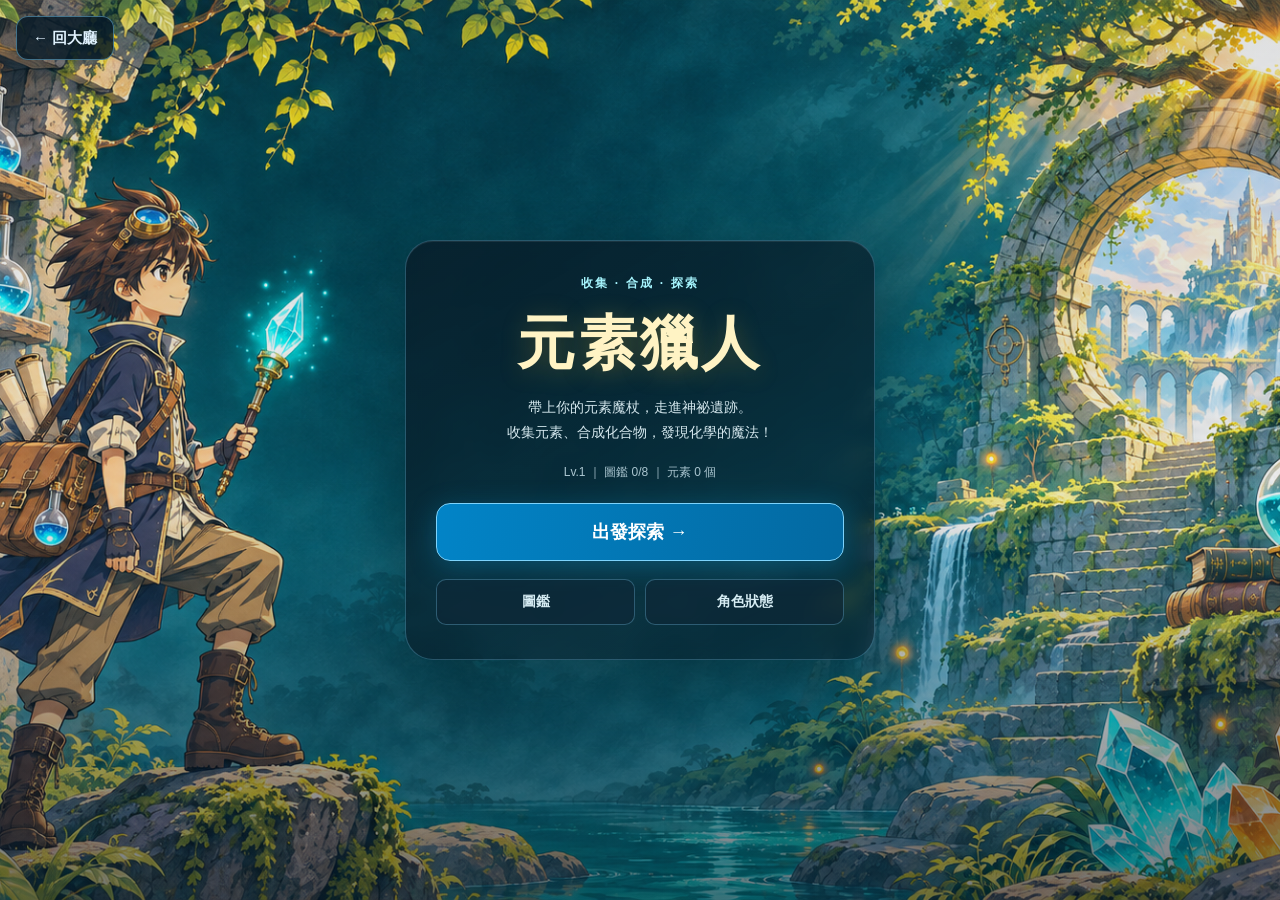
==== commit 6d4aa55b: "[Feature] 加入全站 GA4 頁面瀏覽追蹤 - index.html, chemistry_*.html: 加入 G-7BKPPQVQWR Google tag - docs/RELEASE_" ====
--- a/chemistry_arpg.html
+++ b/chemistry_arpg.html
@@ -1,6 +1,14 @@
 <!DOCTYPE html>
 <html lang="zh-Hant">
 <head>
+  <!-- Google Analytics 4: shared measurement destination for the lobby and games. -->
+  <script async src="https://www.googletagmanager.com/gtag/js?id=G-7BKPPQVQWR"></script>
+  <script>
+    window.dataLayer = window.dataLayer || [];
+    function gtag(){dataLayer.push(arguments);}
+    gtag('js', new Date());
+    gtag('config', 'G-7BKPPQVQWR');
+  </script>
   <meta charset="UTF-8" />
   <meta name="viewport" content="width=device-width, initial-scale=1.0, maximum-scale=1.0, user-scalable=no" />
   <meta name="apple-mobile-web-app-capable" content="yes" />
@@ -29,7 +37,7 @@
     .elem-slot.active { border-color: #fbbf24; background: #332800; }
     /* Canvas area */
     .play-area { display: flex; flex: 1; min-height: 0; }
-    .stage { flex: 1; min-width: 0; display: flex; align-items: center; justify-content: center; position: relative; overflow: hidden; touch-action: none; }
+    .stage { flex: 1; min-width: 0; display: flex; align-items: center; justify-content: center; position: relative; overflow: hidden; }
     .desktop-help { display: none; }
     @media (min-width: 760px) and (hover: hover) and (pointer: fine) {
       .desktop-help { display: block; flex: 0 0 clamp(200px, 20vw, 260px); margin: 8px 12px 8px 8px;
@@ -60,14 +68,14 @@
     /* Mobile controls */
     .controls { padding: 10px 12px calc(12px + env(safe-area-inset-bottom)); background: #0f172a;
       border-top: 1px solid #1e293b; display: flex; flex-shrink: 0; align-items: flex-end; gap: 8px; z-index: 5; }
-    .move-hint { display: none; max-width: 120px; padding: 0 4px 12px; color: #94a3b8; font-size: 11px; pointer-events: none; }
-    #joystick { position: fixed; z-index: 12; width: 112px; height: 112px; transform: translate(-50%, -50%); pointer-events: none; }
+    .ctrl-left { display: none; flex: 0 0 120px; align-items: center; justify-content: center; width: 120px; height: 120px; margin-bottom: 8px; position: relative; }
+    #joystick { width: 120px; height: 120px; touch-action: none; }
     .ctrl-right { display: flex; flex: 1; min-width: 0; flex-direction: column; gap: 8px; align-items: center; margin-left: auto; }
     .abtn { width: 52px; height: 52px; border-radius: 50%; border: 2px solid #334155; background: #1e293b;
       color: #f8fafc; font-size: 14px; font-weight: 800; display: flex; align-items: center; justify-content: center;
       touch-action: manipulation; }
     .abtn:active { background: #334155; }
-    .abtn.atk { border-color: #ef4444; background: #450a0a; touch-action: none; }
+    .abtn.atk { border-color: #ef4444; background: #450a0a; }
     .abtn.shoot { border-color: #3b82f6; background: #172554; }
     .skill-row { display: flex; width: 100%; max-width: 480px; gap: 4px; }
     .skill-btn { flex: 1; min-width: 0; padding: 4px; min-height: 44px; border-radius: 10px; border: 1px solid #334155; background: #1e293b;
@@ -222,7 +230,7 @@
     .title-back:hover { background: #164e63; }
     .title-back:focus-visible { outline: 3px solid #fde68a; outline-offset: 3px; }
     .title-screen::before, .title-screen::after { content: ''; position: fixed; inset: 0; z-index: -1; pointer-events: none; }
-    .title-screen::before { background: #09242d url('./assets/chem-arpg/title-duo-desktop.svg') center / cover no-repeat; }
+    .title-screen::before { background: #09242d url('./assets/chem-arpg/title-adventure-desktop.png') center / cover no-repeat; }
     .title-screen::after { background: linear-gradient(180deg, rgba(2,10,20,0.12), rgba(2,10,20,0.08) 55%, rgba(2,10,20,0.55)); }
     .title-content { width: min(100%, 470px); display: flex; flex-direction: column; align-items: center; gap: 18px;
       padding: 34px 30px; border: 1px solid rgba(125,211,252,0.28); border-radius: 28px;
@@ -238,31 +246,12 @@
     .title-secondary { display: flex; width: 100%; gap: 10px; }
     .title-secondary .sub-btn { flex: 1; min-height: 46px; padding: 10px; color: #d7edf4;
       background: rgba(15,39,54,0.65); border-color: rgba(125,211,252,0.3); }
-    .hero-choices { display:flex; width:100%; gap:10px; }
-    .hero-choices button { flex:1; padding:8px 10px; color:#e2e8f0; border:1px solid #476881; border-radius:12px; background:#102b38; font:inherit; font-weight:800; }
-    .hero-choices button[aria-pressed="true"] { color:#fff8cf; border-color:#fde68a; background:#204658; }
-    .hero-choices canvas { display:block; width:48px; height:54px; margin:0 auto 2px; image-rendering:pixelated; }
-    #hero-summary { font-size:12px; color:#b8dce0; text-align:center; min-height:2.7em; }
-    .archer-run :is(.skill-row, #btn-skill, #btn-shoot, .mage-guide) { display:none; }
-    .hero-card-lv { display:block; font-size:10px; color:#a5f3fc; margin-top:2px; }
-    .archer-run .mage-hud { display:none; }
-    .element-count { opacity:0.88; cursor:default; }
-    #btn-change-hero { margin-top:8px; min-height:38px; flex-shrink:0; }
-    .archer-guide { display:none; }
-    .archer-run .archer-guide { display:block; }
-    .archer-run .action-cluster { height:98px; }
-    .archer-run .action-cluster .atk { left:auto; right:0; color:#ecfeff; background:#164154; border-color:#67e8f9; }
-    .archer-run .action-cluster .atk[data-phase="1"] { background:#115e59; border-color:#99f6e4; }
-    .archer-run .action-cluster .atk[data-phase="2"] { background:#754216; border-color:#fde68a; }
     .title-content button:hover { filter: brightness(1.15); }
     .title-content button:focus-visible { outline: 3px solid #fde68a; outline-offset: 4px; }
     @media (max-width: 759px) {
-      .title-screen { justify-content: flex-start; padding: calc(54px + env(safe-area-inset-top)) 14px 18px; }
-      .title-screen::before { background-image: url('./assets/chem-arpg/title-duo-mobile.svg'); background-position: center; }
-      .title-content { gap: 7px; padding: 12px 14px; border-radius: 18px; }
-      .title-description { font-size: 12px; }
-      .hero-choices canvas { width: 34px; height: 38px; }
-      .hero-choices button { font-size: 13px; }
+      .title-screen { justify-content: flex-start; padding: calc(80px + env(safe-area-inset-top)) 18px 24px; }
+      .title-screen::before { background-image: url('./assets/chem-arpg/title-adventure-mobile.png'); background-position: center; }
+      .title-content { gap: 14px; padding: 26px 22px; border-radius: 24px; }
       .title-screen h1 { font-size: clamp(36px, 9vw, 46px); }
     }
     /* Toast */
@@ -271,13 +260,13 @@
       border-radius: 999px; font-weight: 800; font-size: 14px; opacity: 0; pointer-events: none;
       transition: opacity 0.2s; z-index: 20; white-space: nowrap; box-shadow: 0 6px 15px rgba(16,185,129,0.4); }
     #toast.show { opacity: 1; }
-    /* Both the stage and the empty bottom strip accept movement touches. */
-    @media (max-width: 759px), (any-pointer: coarse) {
-      .controls { touch-action: none; }
-      .move-hint { display: block; }
-    }
-    .touch-controls .controls { touch-action: none; }
-    .touch-controls .move-hint { display: block; }
+    /* Narrow screens and touch-capable devices need movement controls. */
+    @media (max-width: 759px), (any-pointer: coarse) { .ctrl-left { display: flex; } }
+    .touch-controls .ctrl-left { display: flex; }
+    @media (max-width: 360px) {
+      .ctrl-left { flex-basis: 100px; width: 100px; height: 100px; }
+      #joystick { width: 100px; height: 100px; }
+    }
   </style>
 </head>
 <body>
@@ -288,13 +277,8 @@
     <div class="title-content">
     <span class="title-kicker">收集 · 合成 · 探索</span>
     <h1>元素獵人</h1>
-    <p class="title-description">選擇你的冒險夥伴，走進神祕遺跡。<br>收集元素、合成化合物，發現化學的魔法！</p>
+    <p class="title-description">帶上你的元素魔杖，走進神祕遺跡。<br>收集元素、合成化合物，發現化學的魔法！</p>
     <div id="title-stats"></div>
-    <div class="hero-choices" role="group" aria-label="選擇角色">
-      <button type="button" id="pick-mage" aria-pressed="true"><canvas id="mage-preview" width="48" height="54" aria-hidden="true"></canvas>元素法師<span class="hero-card-lv" id="pick-mage-lv">Lv.1</span></button>
-      <button type="button" id="pick-archer" aria-pressed="false"><canvas id="archer-preview" width="48" height="54" aria-hidden="true"></canvas>馬尾弓手<span class="hero-card-lv" id="pick-archer-lv">Lv.1</span></button>
-    </div>
-    <p id="hero-summary"></p>
     <button class="start-btn" id="btn-start">出發探索 →</button>
     <div class="title-secondary">
       <button class="sub-btn" id="btn-title-codex">圖鑑</button>
@@ -307,28 +291,21 @@
     <div class="hud" id="hud">
       <span class="hud-label">HP</span>
       <div class="bar bar-hp"><div class="bar-fill" id="hp-fill" style="width:100%"></div></div>
-      <span class="hud-label mage-hud">MP</span>
-      <div class="bar bar-mp mage-hud"><div class="bar-fill" id="mp-fill" style="width:100%"></div></div>
-      <span><span class="hud-label" id="hud-hero">元素法師</span> Lv.<span class="hud-val" id="hud-lv">1</span></span>
+      <span class="hud-label">MP</span>
+      <div class="bar bar-mp"><div class="bar-fill" id="mp-fill" style="width:100%"></div></div>
+      <span>Lv.<span class="hud-val" id="hud-lv">1</span></span>
       <button class="menu-btn" id="btn-menu">選單</button>
     </div>
     <div class="elem-bar" id="elem-bar"></div>
     <div class="play-area">
     <div class="stage" id="stage">
       <div id="toast"></div>
-      <canvas id="game" aria-label="遊戲區：手機按住任意位置並拖曳即可移動"></canvas>
-      <canvas id="joystick" width="120" height="120" hidden aria-hidden="true"></canvas>
+      <canvas id="game"></canvas>
     </div>
     <aside class="desktop-help" aria-label="鍵盤操作說明">
       <h2>操作指南</h2>
       <p>探索開始後，就能用鍵盤操作。</p>
       <p class="help-start">先試試 W A S D，或方向鍵移動！</p>
-      <div class="archer-guide">
-        <p>WASD／方向鍵移動。按住 Z 或空白鍵集氣，放開射擊。可邊走邊集氣。</p>
-        <p>短按單箭。衣服亮一道金紋是三箭、兩道是大箭。弓手不能施放技能。</p>
-        <p id="bow-desktop-status"></p>
-      </div>
-      <div class="mage-guide">
       <dl>
         <div><dt>移動</dt><dd><kbd>W</kbd> <kbd>A</kbd> <kbd>S</kbd> <kbd>D</kbd> ／ ↑ ↓ ← →</dd></div>
         <div><dt>普通攻擊</dt><dd><kbd>Z</kbd> ／ <kbd>Space</kbd></dd></div>
@@ -343,11 +320,10 @@
       <p>點上方元素欄切換彈種，發射會消耗元素。靠近掉落的元素即可拾取。</p>
       <h3>先選招，再施放</h3>
       <p>點下方技能格只會選招，按 X 才施放。首次在背包合成化合物，可解鎖技能；施放需要 MP。</p>
-      </div>
     </aside>
     </div>
     <div class="controls" id="mobile-controls">
-      <span class="move-hint">按住畫面拖曳移動</span>
+      <div class="ctrl-left"><canvas id="joystick" width="120" height="120" aria-label="移動搖桿：拖曳控制方向，放開停止"></canvas></div>
       <div class="ctrl-right">
         <div class="skill-row">
           <button class="skill-btn" id="sk1">技1</button>
@@ -357,8 +333,7 @@
         </div>
         <div class="action-cluster" role="group" aria-label="戰鬥操作">
           <button type="button" class="abtn atk" id="btn-atk" aria-label="普通攻擊">
-            <span id="attack-icon" aria-hidden="true">⚔️</span><span class="action-label">普攻</span>
-            <span class="action-detail" id="bow-touch-status" hidden></span>
+            <span aria-hidden="true">⚔️</span><span class="action-label">普攻</span>
           </button>
           <button type="button" class="abtn cast" id="btn-skill" aria-label="施放選取技能">
             <span class="action-label">技能</span><span class="action-detail">先合成解鎖</span>
@@ -386,7 +361,6 @@
     <div id="tab-status" style="display:none"></div>
     <div id="tab-help" style="display:none"></div>
     </div>
-    <button type="button" class="menu-btn" id="btn-change-hero" hidden>結束本次探索，返回選角</button>
     <button class="menu-btn" id="btn-close-menu" style="width:100%;margin-top:12px;">關閉</button>
   </div>
 </div>
@@ -627,20 +601,6 @@
     atkTimer: 0, attackDir: 'down', shotTimer: 0, invincible: 0, shieldTimer: 0,
     walkPhase: 0, walking: false, hurtTimer: 0, hurtDir: 'down', knockback: null, impactOrigin: null };
 
-  const MELEE_BUFFER_SECONDS = 0.10;
-  let meleeQueued = false;
-  let chosenHero = 'mage', activeHero = 'mage';
-  const HERO_INFO = { mage:{name:'元素法師',weapon:'元素魔杖'}, archer:{name:'馬尾弓手',weapon:'弓箭'} };
-  let bowInput = null, bowStartedAt = 0;
-  const BOW_FIRST_MS = 350, BOW_SECOND_MS = 900;
-  // Range uses world tiles, not viewport pixels; recovery is game time.
-  const BOW_SHOTS = [
-    { offsets:[0], range:6, speed:11, damage:0.85, recovery:0.27 },
-    { offsets:[-0.24,0,0.24], range:5.5, speed:11, damage:0.92, recovery:0.42 },
-    { offsets:[0], range:7.5, speed:13, damage:2.05, recovery:0.60 }
-  ];
-  const isArcher = () => activeHero === 'archer';
-
   const keys = { up: false, down: false, left: false, right: false, attack: false, shoot: false };
 
   function initPlayer() {
@@ -649,8 +609,6 @@
     player.hp = player.maxHp;
     player.mp = player.maxMp;
     player.atkTimer = 0;
-    cancelBowCharge();
-    meleeQueued = false;
     player.attackDir = player.dir;
     player.shotTimer = 0;
     castVisuals = [];
@@ -720,19 +678,11 @@
       return;
     }
 
-    if (isArcher() && player.atkTimer > 0) {
-      player.walking = false;
-      return;
-    }
     let dx = 0, dy = 0;
     if (keys.up) { dy = -1; player.dir = 'up'; }
     if (keys.down) { dy = 1; player.dir = 'down'; }
     if (keys.left) { dx = -1; player.dir = 'left'; }
     if (keys.right) { dx = 1; player.dir = 'right'; }
-    if (joyDirectionX || joyDirectionY) {
-      dx = joyDirectionX; dy = joyDirectionY;
-      player.dir = joyFacing();
-    }
     if (dx && dy) { dx *= 0.707; dy *= 0.707; }
     const spd = player.speed * dt;
     const distance = movePlayerBy(dx * spd, dy * spd);
@@ -760,94 +710,6 @@
   const DIR_ANGLE = { right: 0, down: Math.PI / 2, left: Math.PI, up: -Math.PI / 2 };
   const AMMO_FRAME = { H: 1, O: 2, C: 3, Na: 4, Cl: 5, Ca: 6 };
   const HERO_VISUAL_SCALE = 1.18;
-
-  function drawArcherSprite(ctx, x, y, size, dir, pose, frame, moving, chargeStage = 0) {
-    const s = size / 34, back = dir === 'up', side = dir === 'left' || dir === 'right';
-    const lean = pose === 'hurt' ? -2 : 0;
-    const stride = moving && pose !== 'hurt' ? [2,0,-2,0][frame & 3] : 0;
-    const bob = moving && pose !== 'hurt' ? frame & 1 : 0;
-    const aim = pose === 'charge' || pose === 'release';
-    const C = {e:'#101626', n:'#202840', b:'#40547a', c:'#ded9c2', q:'#a7ada5',
-      g:'#c38940', l:'#ffe5a0', t:'#4adade', h:'#3d2941', p:'#6f405d', r:'#a76c7c', f:'#ffc6a2', d:'#815846'};
-    ctx.save();
-    const tile = (u,v,w,h,col) => {
-      if (dir === 'left') u = -u-w;
-      const l = Math.round(x+u*s), t = Math.round(y+v*s);
-      ctx.fillStyle = C[col];
-      ctx.fillRect(l,t,Math.max(1,Math.round(x+(u+w)*s)-l),Math.max(1,Math.round(y+(v+h)*s)-t));
-    };
-    const rect = (u,v,w,h,col) => tile(u+lean,v+bob,w,h,col);
-    for (const [a,k] of [[-7,-stride],[1,stride]]) {
-      tile(a+(side?k:0),-9-Math.max(0,k),6,9,'e');
-      tile(a+1+(side?k:0),-8-Math.max(0,k),4,5,'n');
-      tile(a+1+(side?k:0),-4-Math.max(0,k),5,3,'d');
-    }
-    // High ponytail and goggles share the mage's adventure palette.
-    const tail = side ? -15 : 5;
-    rect(tail,-29,9,8,'e'); rect(tail+1,-28,7,6,'h'); rect(tail+2,-28,5,2,'p');
-    rect(tail+(side?-1:3),-23-stride/2,6,6,'e'); rect(tail+(side?0:4),-23-stride/2,4,5,'p');
-    rect(tail+4,-26,3,2,'t');
-    rect(-7,-21,14,14,'e'); rect(-8,-19,16,6,'e'); rect(-6,-20,12,12,'c');
-    rect(-6,-12,5,4,'q'); rect(-3,-20,6,11,'n'); rect(-5,-12,10,2,'d');
-    if (back) { rect(-4,-20,8,10,'b'); rect(-1,-17,3,4,'t'); }
-    else { rect(-2,-14,4,2,'g'); rect(3,-14,2,3,'t'); }
-    // Charge light is painted on the coat, so it moves with the character.
-    if (chargeStage > 0) {
-      ctx.save();
-      ctx.shadowColor = chargeStage === 2 ? '#ffb737' : '#ffc966';
-      ctx.shadowBlur = chargeStage === 2 ? 7 : 3;
-      const stripe = (offset) => {
-        rect(-5 + offset,-20,2,3,'l');
-        rect(-4 + offset,-17,2,3,'l');
-        rect(-3 + offset,-14,2,2,'l');
-      };
-      stripe(0);
-      if (chargeStage === 2) stripe(5);
-      ctx.restore();
-    }
-    rect(-6,-34,12,2,'e'); rect(-8,-32,16,3,'e'); rect(-9,-29,18,6,'e'); rect(-7,-23,14,3,'e');
-    rect(-6,-32,12,3,'p'); rect(-7,-30,14,7,'h'); rect(-5,-31,6,1,'r');
-    if (!back) {
-      rect(side?-1:-5,-27,side?8:10,6,'f');
-      for (const x of side?[0]:[-6,1]) {
-        rect(x,-29,5,3,'g'); rect(x+1,-29,3,2,'t'); rect(x+1,-29,2,1,'l');
-        rect(x+2,-24,2,pose==='hurt'?1:2,'e');
-      }
-    } else { rect(-7,-26,14,2,'p'); }
-    rect(-9,-19,4,6,'e'); rect(-8,-18,3,4,'q');
-    rect(5,-19,aim?7:4,4,'e'); rect(6,-18,aim?6:3,3,'c');
-    rect(aim?10:7,-17,3,2,'f');
-    const bx=(side?10:8)+(pose==='release'?2:0), by=aim?-19:-16;
-    for (const [u,v,w,h] of [[0,-8,3,2],[2,-7,3,3],[4,-4,3,8],[2,4,3,3],[0,7,3,2]]) {
-      rect(bx+u,by+v,w,h,'e'); rect(bx+u,by+v,Math.max(1,w-1),Math.max(1,h-1),'g');
-    }
-    const pull = pose==='charge'?-5:1;
-    for(let k=-7;k<=7;k++) rect(bx+Math.round(pull*(1-Math.abs(k)/7)),by+k,1,1,'l');
-    if (aim) {
-      if (side) { rect(bx+pull,by-1,11-pull,1,'t'); rect(bx+9,by-2,3,3,'l'); }
-      else rect(bx+2,back?by-10:by,2,10,'t');
-    }
-    ctx.restore();
-  }
-
-  function drawArcherGold(left, top, size, dir, stage) {
-    // Overlay the gold embroidery in atlas space; keep the face and bow unobstructed.
-    const marks = {
-      down:[[47,72,44,81],[74,72,77,81]], left:[[62,70,64,79],[71,70,75,79]],
-      right:[[46,70,43,79],[54,70,52,79]], up:[[52,68,48,78],[66,68,71,78]]
-    }[dir];
-    const k = size / 120;
-    ctx.save();
-    ctx.shadowColor = stage === 2 ? '#ffb32d' : '#ffc453';
-    ctx.shadowBlur = stage === 2 ? 7 : 3;
-    ctx.strokeStyle = stage === 2 ? '#fff2a6' : '#ffe191';
-    ctx.lineWidth = Math.max(1.5, k * 3.5);
-    for (const [x1,y1,x2,y2] of marks.slice(0, stage)) {
-      ctx.beginPath(); ctx.moveTo(left + x1*k, top + y1*k);
-      ctx.lineTo(left + x2*k, top + y2*k); ctx.stroke();
-    }
-    ctx.restore();
-  }
 
   function drawPlayer() {
     const px = Math.round(player.x * tileSize);
@@ -866,24 +728,6 @@
     const footY = py + Math.round(8 * scale);
     const left = px - Math.round(size / 2);
     const top = footY - Math.round(size * 0.85);
-    if (isArcher()) {
-      const stage = bowInput === null ? 0 : bowStage(performance.now() - bowStartedAt);
-      const pose = hurt ? 'hurt' : player.atkTimer > 0 ? 'release'
-        : bowInput !== null ? 'charge' : player.walking ? 'walk' : 'idle';
-      const archerDir = hurt ? player.hurtDir : pose === 'release' ? player.attackDir : player.dir;
-      const gait = Math.floor(player.walkPhase) & 3;
-      const row = pose === 'hurt' ? 5 : pose === 'charge' ? 1 : pose === 'release' ? 2
-        : pose === 'walk' ? [3, 0, 4, 0][gait] : 0;
-      const bob = pose === 'charge' && player.walking && (gait & 1) ? Math.max(1, Math.round(size / 90)) : 0;
-      if (drawArt(archerArt, row * 4 + DIR_FRAME[archerDir], left, top - bob, size, size)) {
-        if (stage > 0 && pose === 'charge') drawArcherGold(left, top - bob, size, archerDir, stage);
-      } else {
-        drawArcherSprite(ctx, px, footY, Math.round(size * 0.70), archerDir,
-          pose, gait, player.walking, stage);
-      }
-      ctx.restore();
-      return;
-    }
     const column = DIR_FRAME[dir];
     const spriteFrame = frame * 4 + column;
     const drawn = (hurt && drawArt(heroHurtArt, column, left, top, size, size))
@@ -931,7 +775,6 @@
   const heroArt = loadArt('hero.png', 40, 4, 3);
   const heroHiResArt = loadArt('hero-hd.png', 120, 4, 3);
   const heroWalkArt = loadArt('hero-walk.png', 120, 4, 4);
-  const archerArt = loadArt('archer-hd.svg', 120, 4, 6);
   const heroHurtArt = loadArt('hero-hurt.png', 120, 4, 1);
   const combatArt = loadArt('combat.png', 48, 4, 3);
   const monsterAtlas = new Image();
@@ -993,7 +836,6 @@
   let selectedAmmo = 'H';
 
   function cycleSkill() {
-    if (isArcher()) return;
     if (state.screen !== 'play' || state.paused) return;
     for (let step = 1; step <= equippedSkills.length; step++) {
       const next = (selectedSkillSlot + step) % equippedSkills.length;
@@ -1048,68 +890,8 @@
   // === PROJECTILES ===
   let projectiles = [];
 
-  function bowStage(ms) {
-    return ms >= BOW_SECOND_MS ? 2 : ms >= BOW_FIRST_MS ? 1 : 0;
-  }
-
-  function startBowCharge(input) {
-    if (!isArcher() || state.screen !== 'play' || state.paused || document.hidden ||
-        bowInput !== null || player.atkTimer > 0) return false;
-    bowInput = input;
-    bowStartedAt = performance.now();
-    return true;
-  }
-
-  function cancelBowCharge(input) {
-    if (input === undefined || bowInput === input) {
-      bowInput = null;
-      bowStartedAt = 0;
-    }
-  }
-
-  function finishBowCharge(input) {
-    if (bowInput !== input) return;
-    const stage = bowStage(performance.now() - bowStartedAt);
-    cancelBowCharge(input);
-    if (!isArcher() || state.screen !== 'play' || state.paused || document.hidden || player.atkTimer > 0) return;
-    const shot = BOW_SHOTS[stage], facing = DIR_ANGLE[player.dir];
-    const volleyHits = new Set();
-    player.attackDir = player.dir;
-    player.atkTimer = shot.recovery;
-    for (const offset of shot.offsets) {
-      const angle = facing + offset;
-      projectiles.push({kind:'arrow', x:player.x, y:player.y, dx:Math.cos(angle), dy:Math.sin(angle),
-        speed:shot.speed, remaining:shot.range, dmg:player.atk * shot.damage, stage, volleyHits});
-    }
-    playTone(stage === 2 ? 240 : 530, 'triangle', 0.09);
-  }
-
-  function stepArrow(p, room, dt) {
-    const distance = Math.min(p.remaining, p.speed * dt);
-    const samples = Math.max(1, Math.ceil(distance / 0.14));
-    for (let i = 0; i < samples; i++) {
-      p.x += p.dx * distance / samples;
-      p.y += p.dy * distance / samples;
-      if (isSolid(Math.floor(p.x), Math.floor(p.y))) return false;
-      const radius = p.stage === 2 ? 0.72 : 0.48;
-      for (let j = room.monsters.length - 1; j >= 0; j--) {
-        const m = room.monsters[j];
-        if (Math.hypot(m.x - p.x, m.y - p.y) >= radius) continue;
-        if (!p.volleyHits.has(m)) {
-          p.volleyHits.add(m);
-          hitMonster(m, p.dmg, p.dx, p.dy, p.stage === 2 ? 0.5 : 0.18);
-          if (m.hp <= 0) killMonster(room, j);
-          else playTone(370, 'triangle', 0.04);
-        }
-        return false;
-      }
-    }
-    p.remaining -= distance;
-    return p.remaining > 0.000001;
-  }
-
   function shootProjectile() {
-    if (isArcher() || state.screen !== 'play' || state.paused) return;
+    if (state.screen !== 'play' || state.paused) return;
     if (inventory[selectedAmmo] <= 0) {
       showToast(`${selectedAmmo} 彈藥不足，點擊元素欄切換彈藥`);
       return;
@@ -1132,11 +914,6 @@
     const room = rooms[state.mapY][state.mapX];
     for (let i = projectiles.length - 1; i >= 0; i--) {
       const p = projectiles[i];
-      if (p.kind === 'arrow') {
-        if (!stepArrow(p, room, dt)) projectiles.splice(i, 1);
-        if (state.screen !== 'play') break;
-        continue;
-      }
       p.x += p.vx * dt;
       p.y += p.vy * dt;
       p.life -= dt;
@@ -1172,18 +949,6 @@
   function drawProjectiles() {
     projectiles.forEach(p => {
       const px = p.x * tileSize, py = p.y * tileSize;
-      if (p.kind === 'arrow') {
-        const size = tileSize * (p.stage === 2 ? 0.92 : 0.52);
-        const width = size * (p.stage === 2 ? 0.25 : 0.18);
-        ctx.save();
-        ctx.translate(px, py); ctx.rotate(Math.atan2(p.dy, p.dx));
-        ctx.fillStyle = p.stage === 2 ? '#fde68a' : '#a5f3fc';
-        ctx.fillRect(-size * 0.63, -width * 0.24, size, width * 0.48);
-        ctx.beginPath(); ctx.moveTo(size * 0.52, 0);
-        ctx.lineTo(size * 0.14, -width); ctx.lineTo(size * 0.14, width); ctx.closePath(); ctx.fill();
-        ctx.restore();
-        return;
-      }
       // Boss fire retains its labelled shape so hostile shots stay distinguishable.
       if (p.fromPlayer && drawCombat(AMMO_FRAME[p.element.sym], px, py,
         tileSize * 1.13, Math.atan2(p.vy, p.vx))) return;
@@ -1197,24 +962,10 @@
   }
 
   // === HUD UPDATE ===
-  function updateBowHUD() {
-    const phase = bowInput === null ? -1 : bowStage(performance.now() - bowStartedAt);
-    const label = phase === 2 ? '第二段・大箭' : phase === 1 ? '第一段・三箭'
-      : phase === 0 ? '集氣中' : player.atkTimer > 0 ? '硬直' : '長按集氣';
-    const status = document.getElementById('bow-touch-status');
-    if (status.textContent !== label) {
-      status.textContent = label;
-      document.getElementById('btn-atk').setAttribute('data-phase', String(phase));
-      document.getElementById('bow-desktop-status').textContent = label;
-    }
-  }
-
   function updateHUD() {
     document.getElementById('hp-fill').style.width = `${(player.hp / player.maxHp) * 100}%`;
     document.getElementById('mp-fill').style.width = `${(player.mp / player.maxMp) * 100}%`;
     document.getElementById('hud-lv').textContent = player.level;
-    const heroLabel = document.getElementById('hud-hero');
-    if (heroLabel.textContent !== HERO_INFO[activeHero].name) heroLabel.textContent = HERO_INFO[activeHero].name;
     equippedSkills.forEach((id, i) => {
       const btn = document.getElementById('sk' + (i + 1));
       const recipe = RECIPES.find(r => r.id === id);
@@ -1224,10 +975,6 @@
       btn.title = recipe ? `選擇${recipe.name}，再按技能圓鈕施放｜消耗 ${recipe.mp} MP｜${recipe.desc}` : '在選單的背包中合成化合物以解鎖技能';
       btn.style.color = recipe && player.mp >= recipe.mp ? '#38bdf8' : '#94a3b8';
     });
-    if (isArcher()) {
-      updateBowHUD();
-      return;
-    }
     const selected = RECIPES.find(r => r.id === equippedSkills[selectedSkillSlot]);
     const castButton = document.getElementById('btn-skill');
     castButton.querySelector('.action-detail').textContent = selected ? `${selected.formula} · ${selected.mp} MP` : '先合成解鎖';
@@ -1239,10 +986,6 @@
 
   function updateElemBar() {
     const bar = document.getElementById('elem-bar');
-    if (isArcher()) {
-      bar.innerHTML = ELEMENTS.map(e => `<span class="elem-slot element-count"><span style="color:${e.color}">${e.sym}</span>:${inventory[e.sym] || 0}</span>`).join('');
-      return;
-    }
     bar.innerHTML = ELEMENTS.map(e =>
       `<button type="button" class="elem-slot ${e.sym === selectedAmmo ? 'active' : ''}" data-sym="${e.sym}">` +
       `<span style="color:${e.color}">${e.sym}</span>:${inventory[e.sym] || 0}</button>`
@@ -1515,18 +1258,8 @@
   }
 
   // === MELEE ATTACK ===
-  function requestMobileMelee() {
-    if (state.screen !== 'play' || state.paused || document.hidden) return;
-    if (player.atkTimer <= 0) {
-      meleeQueued = false;
-      meleeAttack();
-    } else if (player.atkTimer <= MELEE_BUFFER_SECONDS) {
-      meleeQueued = true;
-    }
-  }
-
   function meleeAttack() {
-    if (isArcher() || player.atkTimer > 0) return;
+    if (player.atkTimer > 0) return;
     player.atkTimer = 0.3;
     player.attackDir = player.dir;
     playTone(300, 'square', 0.06);
@@ -1583,7 +1316,6 @@
   // === PLAYER DEATH ===
   function playerDeath() {
     state.screen = 'dead';
-    resetTouchInput();
     window._stats.deaths = (window._stats.deaths || 0) + 1;
     saveGame();
     document.getElementById('death-modal').classList.add('open');
@@ -1628,10 +1360,6 @@
 
   function update(dt) {
     updatePlayer(dt);
-    if (meleeQueued && player.atkTimer <= 0) {
-      meleeQueued = false;
-      if (state.screen === 'play' && !state.paused && !document.hidden) meleeAttack();
-    }
     if (keys.attack) { meleeAttack(); keys.attack = false; }
     if (keys.shoot) { shootProjectile(); keys.shoot = false; }
     updateMonsters(dt);
@@ -1679,11 +1407,6 @@
   window.addEventListener('keydown', (e) => {
     if (state.screen !== 'play' || state.paused) return;
     const actionKey = gameKey(e);
-    if (isArcher() && ['z', 'Z', ' '].includes(actionKey)) {
-      e.preventDefault();
-      if (!e.repeat) startBowCharge('key:' + (e.code || actionKey));
-      return;
-    }
     if (['w', 'W', 'a', 'A', 's', 'S', 'd', 'D',
       'ArrowUp', 'ArrowDown', 'ArrowLeft', 'ArrowRight'].includes(actionKey)) e.preventDefault();
     if (['c', 'x', 'f', 'F', '1', '2', '3', '4', ' '].includes(actionKey)) {
@@ -1711,24 +1434,13 @@
       case 'ArrowDown': case 's': case 'S': keys.down = false; break;
       case 'ArrowLeft': case 'a': case 'A': keys.left = false; break;
       case 'ArrowRight': case 'd': case 'D': keys.right = false; break;
-      case 'z': case 'Z': case ' ':
-        keys.attack = false;
-        if (isArcher()) finishBowCharge('key:' + (e.code || gameKey(e)));
-        break;
+      case 'z': case 'Z': case ' ': keys.attack = false; break;
       case 'f': case 'F': keys.shoot = false; break;
     }
   });
 
   // === BUTTON HANDLERS ===
   document.getElementById('btn-start').addEventListener('click', () => {
-    activeHero = chosenHero;
-    const archer = isArcher();
-    document.getElementById('game-screen').classList.toggle('archer-run', archer);
-    const attack = document.getElementById('btn-atk');
-    attack.querySelector('.action-label').textContent = archer ? '弓箭' : '普攻';
-    document.getElementById('attack-icon').textContent = archer ? '🏹' : '⚔️';
-    document.getElementById('bow-touch-status').hidden = !archer;
-    attack.setAttribute('aria-label', archer ? '弓箭：按住集氣，放開射擊' : '普通攻擊');
     state.screen = 'play';
     state.mapX = 2; state.mapY = 2;
     generateMap();
@@ -1743,80 +1455,45 @@
 
   // === SAVE / LOAD ===
   const SAVE_KEY = 'chem_arpg_save';
-  const ARCHER_SAVE_KEY = 'chem_arpg_archer_progress_v1';
-  const HERO_PREF_KEY = 'chem_arpg_hero_choice_v1';
-  const baseProgress = () => ({
-    player:{level:1, exp:0, maxHp:50, maxMp:20, atk:5, currentHp:50, currentMp:20},
-    stats:{totalKills:0, deaths:0}
-  });
-  const heroProgress = {mage:baseProgress(), archer:baseProgress()};
-  if (!window._stats) window._stats = {totalKills:0, totalSyntheses:0, deaths:0};
-
-  function applyHeroProgress(profile) {
-    const p = profile.player;
-    for (const key of ['level','exp','maxHp','maxMp','atk']) player[key] = p[key];
-    player.hp = p.currentHp;
-    player.mp = p.currentMp;
-    window._stats = {...profile.stats, totalSyntheses:codex.length};
-  }
-
-  function storeActiveProgress() {
-    heroProgress[activeHero] = {
-      player:{level:player.level, exp:player.exp, maxHp:player.maxHp, maxMp:player.maxMp,
-        atk:player.atk, currentHp:player.hp, currentMp:player.mp},
-      stats:{totalKills:window._stats.totalKills || 0, deaths:window._stats.deaths || 0}
+  if (!window._stats) window._stats = { totalKills: 0, totalSyntheses: 0, deaths: 0 };
+
+  function saveGame() {
+    const data = {
+      player: { level: player.level, exp: player.exp, maxHp: player.maxHp, maxMp: player.maxMp,
+        atk: player.atk, currentHp: player.hp, currentMp: player.mp },
+      inventory: { ...inventory },
+      codex: [...codex],
+      unlockedSkills: [...unlockedSkills],
+      equippedSkills: [...equippedSkills],
+      selectedAmmo,
+      stats: { totalKills: window._stats.totalKills || 0,
+               totalSyntheses: codex.length,
+               deaths: window._stats.deaths || 0 }
     };
-  }
-
-  function readProgress(data) {
-    const profile = baseProgress(), source = data?.player || {};
-    for (const key of ['level','exp','maxHp','maxMp','atk']) {
-      if (Number.isFinite(source[key]) && (key === 'exp' ? source[key] >= 0 : source[key] > 0)) {
-        profile.player[key] = source[key];
-      }
-    }
-    for (const [key,max] of [['currentHp','maxHp'],['currentMp','maxMp']]) {
-      profile.player[key] = Number.isFinite(source[key])
-        ? Math.max(0, Math.min(source[key], profile.player[max])) : profile.player[max];
-    }
-    for (const key of ['totalKills','deaths']) {
-      if (Number.isFinite(data?.stats?.[key]) && data.stats[key] >= 0) profile.stats[key] = data.stats[key];
-    }
-    return profile;
-  }
-
-  function saveGame() {
-    storeActiveProgress();
-    const data = {
-      player:heroProgress.mage.player,
-      inventory:{...inventory},
-      codex:[...codex], unlockedSkills:[...unlockedSkills], equippedSkills:[...equippedSkills],
-      selectedAmmo,
-      stats:{...heroProgress.mage.stats, totalSyntheses:codex.length}
-    };
-    // Keep the legacy slot intact for the mage and shared collections.
     localStorage.setItem(SAVE_KEY, JSON.stringify(data));
-    if (isArcher()) localStorage.setItem(ARCHER_SAVE_KEY, JSON.stringify(heroProgress.archer));
   }
 
   function loadGame() {
+    const raw = localStorage.getItem(SAVE_KEY);
+    if (!raw) return;
     try {
-      const raw = localStorage.getItem(SAVE_KEY);
-      if (raw) {
-        const data = JSON.parse(raw);
-        heroProgress.mage = readProgress(data);
-        if (data.inventory) Object.assign(inventory, data.inventory);
-        if (Array.isArray(data.codex)) codex = data.codex;
-        if (Array.isArray(data.unlockedSkills)) unlockedSkills = data.unlockedSkills;
-        if (Array.isArray(data.equippedSkills)) equippedSkills = data.equippedSkills;
-        if (data.selectedAmmo) selectedAmmo = data.selectedAmmo;
-      }
-    } catch { /* malformed legacy data must not prevent archer loading */ }
-    try {
-      const raw = localStorage.getItem(ARCHER_SAVE_KEY);
-      if (raw) heroProgress.archer = readProgress(JSON.parse(raw));
-    } catch { /* ignore malformed archer data without touching the legacy slot */ }
-    applyHeroProgress(heroProgress[activeHero]);
+      const data = JSON.parse(raw);
+      if (data.player) {
+        player.level = data.player.level || 1;
+        player.exp   = data.player.exp   || 0;
+        player.maxHp = data.player.maxHp || 50;
+        player.maxMp = data.player.maxMp || 20;
+        player.atk   = data.player.atk   || 5;
+        player.hp    = data.player.currentHp || player.maxHp;
+        player.mp    = data.player.currentMp || player.maxMp;
+      }
+      if (data.inventory)     Object.assign(inventory, data.inventory);
+      if (data.codex)         codex          = data.codex;
+      if (data.unlockedSkills) unlockedSkills = data.unlockedSkills;
+      if (data.equippedSkills) equippedSkills = data.equippedSkills;
+      if (data.selectedAmmo)  selectedAmmo   = data.selectedAmmo;
+      if (data.stats)         window._stats  = data.stats;
+    } catch (e) { /* corrupted save, ignore */ }
   }
 
   // === SKILLS ===
@@ -1855,7 +1532,6 @@
   }
 
   function useSkill(slotIdx) {
-    if (isArcher()) return;
     if (state.screen !== 'play' || state.paused) return;
     const skillId = equippedSkills[slotIdx];
     if (!skillId) {
@@ -1999,7 +1675,6 @@
   // === BOSS VICTORY & RETURN TO TITLE ===
   function bossVictory() {
     state.screen = 'victory';
-    resetTouchInput();
     const totalElems = Object.values(inventory).reduce((a, b) => a + b, 0);
     const summary = `獲得經驗值 100，收集了 ${totalElems} 個元素！`;
     document.getElementById('victory-summary').textContent = summary;
@@ -2008,10 +1683,7 @@
   }
 
   function returnToTitle() {
-    closeMenu();
     state.screen = 'title';
-    Object.keys(keys).forEach(key => { keys[key] = false; });
-    resetTouchInput();
     resetPlayerMotion();
     player.hp = player.maxHp;
     player.mp = player.maxMp;
@@ -2073,8 +1745,6 @@
 
   function openMenu(tab = 'inv') {
     state.paused = true;
-    resetTouchInput();
-    document.getElementById('btn-change-hero').hidden = state.screen !== 'play';
     const modal = document.getElementById('menu-modal');
     modal.classList.add('open');
     document.querySelectorAll('.tab-btn').forEach(b => {
@@ -2144,10 +1814,7 @@
   // === INVENTORY TAB ===
   function renderInventoryTab() {
     const el = document.getElementById('tab-inv');
-    let html = '<h3 style="margin-bottom:10px;">共用元素背包</h3>';
-    html += '<p class="periodic-legend">' + (isArcher()
-      ? '兩位角色共用元素及圖鑑。合成經驗歸給目前角色；本次解鎖的技能可由元素法師使用。'
-      : '兩位角色共用元素及圖鑑。合成經驗歸給目前角色。') + '</p>';
+    let html = '<h3 style="margin-bottom:10px;">元素庫存</h3>';
     html += '<div class="inventory-elements">' + ELEMENTS.map(e =>
       `<div class="inventory-element" style="--element-color:${e.color}">` +
       `<div class="inventory-symbol">${e.sym}</div><div class="inventory-name">${e.name}</div>` +
@@ -2216,23 +1883,16 @@
   function renderStatusTab() {
     const needed = player.level * player.level * 50;
     const el = document.getElementById('tab-status');
-    el.innerHTML = `<h3 style="margin-bottom:10px;">${HERO_INFO[activeHero].name}・角色狀態</h3>` +
-      `<div class="recipe-row"><span>武器</span><span>${HERO_INFO[activeHero].weapon}</span></div>` +
+    el.innerHTML = `<h3 style="margin-bottom:10px;">角色狀態</h3>` +
       `<div class="recipe-row"><span>等級</span><span style="color:#38bdf8;font-weight:700;">Lv.${player.level}</span></div>` +
       `<div class="recipe-row"><span>經驗值</span><span style="color:#fbbf24;">${player.exp} / ${needed}</span></div>` +
       `<div class="recipe-row"><span>HP</span><span>${player.hp} / ${player.maxHp}</span></div>` +
-      (isArcher() ? '<div class="recipe-row"><span>技能</span><span>弓手不能施放技能</span></div>'
-        : `<div class="recipe-row"><span>MP</span><span>${Math.floor(player.mp)} / ${player.maxMp}</span></div>`) +
-      `<div class="recipe-row"><span>擊敗怪物</span><span>${window._stats.totalKills || 0}</span></div>` +
+      `<div class="recipe-row"><span>MP</span><span>${player.mp} / ${player.maxMp}</span></div>` +
       `<div class="recipe-row"><span>攻擊力</span><span>${player.atk}</span></div>` +
-      `<div class="recipe-row"><span>共用圖鑑・已收集配方</span><span>${codex.length} / ${RECIPES.length}</span></div>`;
+      `<div class="recipe-row"><span>已收集配方</span><span>${codex.length} / ${RECIPES.length}</span></div>`;
   }
 
   function renderHelpTab() {
-    if (isArcher() && state.screen === 'play') {
-      document.getElementById('tab-help').textContent = '馬尾弓手：按住弓箭按鈕（鍵盤 Z 或空白鍵）集氣，放開射箭。短按單箭；衣服亮一道金紋是三箭散射、亮兩道是大箭。可以邊走邊集氣；射出後短暫硬直，箭碰到地形或怪物就停。你仍可以合成、收集與閱讀圖鑑，但弓手不能施放技能。';
-      return;
-    }
     document.getElementById('tab-help').innerHTML =
       `<h3 style="margin-bottom:10px;">操作說明</h3>` +
       `<div style="font-size:13px;color:#cbd5e1;line-height:1.8;">` +
@@ -2246,7 +1906,7 @@
       `<div class="recipe-row"><span>開啟選單</span><span style="color:#38bdf8;">I / Tab</span></div>` +
       `<div class="recipe-row"><span>關閉選單</span><span style="color:#38bdf8;">Esc</span></div>` +
       `<h4 style="color:#fbbf24;margin:12px 0 4px;">📱 觸控</h4>` +
-      `<div class="recipe-row"><span>移動</span><span style="color:#38bdf8;">按住遊戲區任意位置拖曳，放開停止</span></div>` +
+      `<div class="recipe-row"><span>移動</span><span style="color:#38bdf8;">左側虛擬搖桿</span></div>` +
       `<div class="recipe-row"><span>近戰攻擊</span><span style="color:#38bdf8;">右側左下「普攻」大圓鈕</span></div>` +
       `<div class="recipe-row"><span>射擊元素彈</span><span style="color:#38bdf8;">右下「元素彈」圓鈕</span></div>` +
       `<div class="recipe-row"><span>切換彈種</span><span style="color:#38bdf8;">點擊元素欄</span></div>` +
@@ -2265,7 +1925,6 @@
 
   // === SKILL BUTTON HANDLERS (mobile) ===
   function selectSkill(slot) {
-    if (isArcher()) return;
     if (state.screen !== 'play' || state.paused) return;
     if (!RECIPES.some(recipe => recipe.id === equippedSkills[slot])) {
       showToast('技能尚未解鎖：請到選單 → 背包合成化合物');
@@ -2305,9 +1964,6 @@
   });
   document.getElementById('btn-title-codex').addEventListener('click', () => openMenu('codex'));
   document.getElementById('btn-title-status').addEventListener('click', () => openMenu('status'));
-  document.getElementById('btn-change-hero').addEventListener('click', () => {
-    if (state.screen === 'play' && window.confirm('返回選角會結束這次探索。角色經驗、元素和圖鑑會保留，房間進度不保留。確定返回？')) returnToTitle();
-  });
 
   // === MENU KEYBOARD SHORTCUTS ===
   window.addEventListener('keydown', (e) => {
@@ -2323,114 +1979,64 @@
     if (e.key === 'Escape') closeMenu();
   });
 
-  // === FLOATING TOUCH JOYSTICK ===
+  // === VIRTUAL JOYSTICK ===
   const joyCanvas = document.getElementById('joystick');
   const joyCtx = joyCanvas.getContext('2d');
-  const MOVE_RADIUS = 44; // use CSS pixels regardless of canvas pixel density
-  const MOVE_DEAD_ZONE = 12;
-  let joyPointerId = null, joySurface = null, joyOriginX = 0, joyOriginY = 0;
-  let joyX = 0, joyY = 0, joyDirectionX = 0, joyDirectionY = 0;
-
-  function joyFacing() {
-    return joyDirectionX && (!joyDirectionY || Math.abs(joyX) >= Math.abs(joyY))
-      ? (joyDirectionX > 0 ? 'right' : 'left')
-      : (joyDirectionY > 0 ? 'down' : 'up');
-  }
+  let joyPointerId = null, joyX = 0, joyY = 0;
 
   function drawJoystick() {
     joyCtx.clearRect(0, 0, 120, 120);
-    joyCtx.fillStyle = 'rgba(15, 23, 42, 0.48)';
-    joyCtx.strokeStyle = 'rgba(125, 211, 252, 0.85)'; joyCtx.lineWidth = 2;
-    joyCtx.beginPath(); joyCtx.arc(60, 60, 57, 0, Math.PI * 2); joyCtx.fill(); joyCtx.stroke();
+    // Base circle
+    joyCtx.strokeStyle = '#334155'; joyCtx.lineWidth = 2;
+    joyCtx.beginPath(); joyCtx.arc(60, 60, 50, 0, Math.PI * 2); joyCtx.stroke();
+    // Thumb
+    const tx = 60 + joyX * 30, ty = 60 + joyY * 30;
     joyCtx.fillStyle = '#38bdf8';
-    joyCtx.beginPath(); joyCtx.arc(60 + joyX * 30, 60 + joyY * 30, 17, 0, Math.PI * 2); joyCtx.fill();
-  }
+    joyCtx.beginPath(); joyCtx.arc(tx, ty, 18, 0, Math.PI * 2); joyCtx.fill();
+  }
+  drawJoystick();
 
   function handleJoyPointer(e) {
     if (e.pointerId !== joyPointerId) return;
-    const dx = e.clientX - joyOriginX, dy = e.clientY - joyOriginY;
-    const distance = Math.hypot(dx, dy);
-    const scale = Math.max(distance, MOVE_RADIUS);
-    joyX = dx / scale; joyY = dy / scale;
-    if (distance < MOVE_DEAD_ZONE) {
-      joyDirectionX = joyDirectionY = 0;
-    } else {
-      joyDirectionX = Math.abs(joyX) >= 0.27 ? Math.sign(dx) : 0;
-      joyDirectionY = Math.abs(joyY) >= 0.27 ? Math.sign(dy) : 0;
-      if ((joyDirectionX || joyDirectionY) && (!isArcher() || player.atkTimer <= 0)) player.dir = joyFacing();
-    }
+    e.preventDefault();
+    const rect = joyCanvas.getBoundingClientRect();
+    const dx = ((e.clientX - rect.left) * 120 / rect.width - 60) / 50;
+    const dy = ((e.clientY - rect.top) * 120 / rect.height - 60) / 50;
+    const len = Math.sqrt(dx * dx + dy * dy);
+    if (len > 1) { joyX = dx / len; joyY = dy / len; }
+    else          { joyX = dx;      joyY = dy; }
+    keys.left  = joyX < -0.3; keys.right = joyX > 0.3;
+    keys.up    = joyY < -0.3; keys.down  = joyY > 0.3;
+    if (Math.abs(joyX) > Math.abs(joyY)) player.dir = joyX > 0 ? 'right' : 'left';
+    else if (Math.abs(joyY) > 0.3)       player.dir = joyY > 0 ? 'down'  : 'up';
     drawJoystick();
   }
 
   function resetJoystick(e) {
     if (e && e.pointerId !== joyPointerId) return;
-    const surface = joySurface, pointerId = joyPointerId;
-    joyPointerId = null; joySurface = null;
-    joyX = joyY = joyDirectionX = joyDirectionY = 0;
-    joyCanvas.hidden = true;
-    if (surface && surface.hasPointerCapture(pointerId)) surface.releasePointerCapture(pointerId);
-  }
-
-  function startJoystick(e) {
-    if (e.pointerType !== 'touch' || e.button !== 0 || joyPointerId !== null ||
-        state.screen !== 'play' || state.paused || document.hidden ||
-        e.target.closest('button, a, input, select, textarea, [role="button"]')) return;
-    joySurface = e.currentTarget;
+    joyPointerId = null; joyX = 0; joyY = 0;
+    keys.left = keys.right = keys.up = keys.down = false;
+    drawJoystick();
+  }
+  joyCanvas.addEventListener('pointerdown', (e) => {
+    if (joyPointerId !== null) return;
     joyPointerId = e.pointerId;
-    joyOriginX = e.clientX; joyOriginY = e.clientY;
-    joySurface.setPointerCapture(e.pointerId);
-    joyCanvas.style.left = joyOriginX + 'px';
-    joyCanvas.style.top = joyOriginY + 'px';
-    joyCanvas.hidden = false;
+    joyCanvas.setPointerCapture(e.pointerId);
     handleJoyPointer(e);
-  }
-
-  for (const surface of [document.getElementById('stage'), document.getElementById('mobile-controls')]) {
-    surface.addEventListener('pointerdown', startJoystick);
-    surface.addEventListener('pointermove', handleJoyPointer);
-    for (const event of ['pointerup', 'pointercancel', 'lostpointercapture']) {
-      surface.addEventListener(event, resetJoystick);
-    }
-  }
-  function resetTouchInput() {
-    resetJoystick();
-    cancelBowCharge();
-    meleeQueued = false;
-  }
-  window.addEventListener('blur', resetTouchInput);
-  window.addEventListener('pagehide', resetTouchInput);
-  document.addEventListener('visibilitychange', () => { if (document.hidden) resetTouchInput(); });
+  });
+  joyCanvas.addEventListener('pointermove', handleJoyPointer);
+  for (const event of ['pointerup', 'pointercancel', 'lostpointercapture']) {
+    joyCanvas.addEventListener(event, resetJoystick);
+  }
+  window.addEventListener('blur', () => resetJoystick());
+  document.addEventListener('visibilitychange', () => { if (document.hidden) resetJoystick(); });
   window.addEventListener('pointerdown', (e) => {
     if (e.pointerType === 'touch') document.body.classList.add('touch-controls');
   }, { passive: true });
 
   // === MOBILE ACTION BUTTONS ===
-  const meleeButton = document.getElementById('btn-atk');
-  let meleePointerType = '';
-  meleeButton.addEventListener('pointerdown', (e) => {
-    if (e.button !== 0) return;
-    meleePointerType = e.pointerType;
-    if (isArcher()) {
-      if (startBowCharge('pointer:' + e.pointerId)) meleeButton.setPointerCapture(e.pointerId);
-      return;
-    }
-    // Allow a second touch while another finger owns the joystick.
-    if (e.pointerType === 'touch') requestMobileMelee();
-  });
-  meleeButton.addEventListener('pointerup', (e) => finishBowCharge('pointer:' + e.pointerId));
-  for (const event of ['pointercancel', 'lostpointercapture']) {
-    meleeButton.addEventListener(event, (e) => cancelBowCharge('pointer:' + e.pointerId));
-  }
-  meleeButton.addEventListener('click', (e) => {
-    if (e.pointerType === 'touch' || e.sourceCapabilities?.firesTouchEvents ||
-        (!e.pointerType && e.detail > 0 && meleePointerType === 'touch')) return;
-    if (isArcher()) {
-      // Keyboard Enter / assistive activation can still fire a deliberate single shot.
-      if (e.detail === 0 && startBowCharge('activate')) finishBowCharge('activate');
-      return;
-    }
-    if (state.screen === 'play' && !state.paused) meleeAttack();
-  });
+  // Click fires once for touch, mouse and keyboard without double activation.
+  document.getElementById('btn-atk').addEventListener('click', () => meleeAttack());
   document.getElementById('btn-skill').addEventListener('click', () => useSkill(selectedSkillSlot));
   document.getElementById('btn-shoot').addEventListener('click', () => shootProjectile());
 
@@ -2476,34 +2082,12 @@
     ctx.restore();
   }
 
-  function chooseHero(hero) {
-    if (state.screen !== 'title' || !HERO_INFO[hero]) return;
-    if (activeHero !== hero) {
-      storeActiveProgress();
-      activeHero = hero;
-      applyHeroProgress(heroProgress[hero]);
-    }
-    chosenHero = hero;
-    try { localStorage.setItem(HERO_PREF_KEY, chosenHero); } catch { /* storage unavailable */ }
-    updateTitleStats();
-    for (const id of ['mage','archer']) {
-      document.getElementById('pick-' + id).setAttribute('aria-pressed', String(id === hero));
-    }
-    document.getElementById('hero-summary').textContent = hero === 'archer'
-      ? '遠距弓箭｜可邊走邊集氣，放開射擊｜不能施放技能'
-      : '近戰魔杖｜可發射元素彈與施放合成技能';
-  }
-
   // === TITLE STATS ===
   function updateTitleStats() {
     const el = document.getElementById('title-stats');
     if (!el) return;
     const totalElems = Object.values(inventory).reduce((a, b) => a + b, 0);
-    el.textContent = `共用圖鑑 ${codex.length}/${RECIPES.length} ｜ 共用元素 ${totalElems} 個`;
-    for (const id of ['mage','archer']) {
-      const level = id === activeHero ? player.level : heroProgress[id].player.level;
-      document.getElementById('pick-' + id + '-lv').textContent = 'Lv.' + level;
-    }
+    el.textContent = `Lv.${player.level} ｜ 圖鑑 ${codex.length}/${RECIPES.length} ｜ 元素 ${totalElems} 個`;
   }
 
   // === INIT ===
@@ -2513,25 +2097,7 @@
   new ResizeObserver(resizeCanvas).observe(document.getElementById('stage'));
   resizeCanvas();
   loadGame();
-  document.getElementById('pick-mage').addEventListener('click', () => chooseHero('mage'));
-  document.getElementById('pick-archer').addEventListener('click', () => chooseHero('archer'));
-  const archerPreview = document.getElementById('archer-preview').getContext('2d');
-  drawArcherSprite(archerPreview, 24, 41, 34, 'down', 'idle', 0, false);
-  const drawArcherCard = () => {
-    archerPreview.clearRect(0, 0, 48, 54);
-    archerPreview.imageSmoothingEnabled = false;
-    archerPreview.drawImage(archerArt.img, 0, 0, 120, 120, 0, 0, 48, 48);
-  };
-  if (archerArt.img.complete && archerArt.img.naturalWidth) drawArcherCard();
-  else archerArt.img.addEventListener('load', drawArcherCard, {once:true});
-  const magePreview = document.getElementById('mage-preview').getContext('2d');
-  // drawArt targets the world canvas; draw the preview directly from the atlas.
-  const drawMageCard = () => { magePreview.imageSmoothingEnabled = false; magePreview.drawImage(heroHiResArt.img, 0, 0, 120, 120, 0, 0, 48, 48); };
-  if (heroHiResArt.img.complete && heroHiResArt.img.naturalWidth) drawMageCard();
-  else heroHiResArt.img.addEventListener('load', drawMageCard, {once:true});
-  let savedHero = 'mage';
-  try { if (localStorage.getItem(HERO_PREF_KEY) === 'archer') savedHero = 'archer'; } catch { /* default */ }
-  chooseHero(savedHero);
+  updateTitleStats();
   requestAnimationFrame(gameLoop);
 })();
 </script>
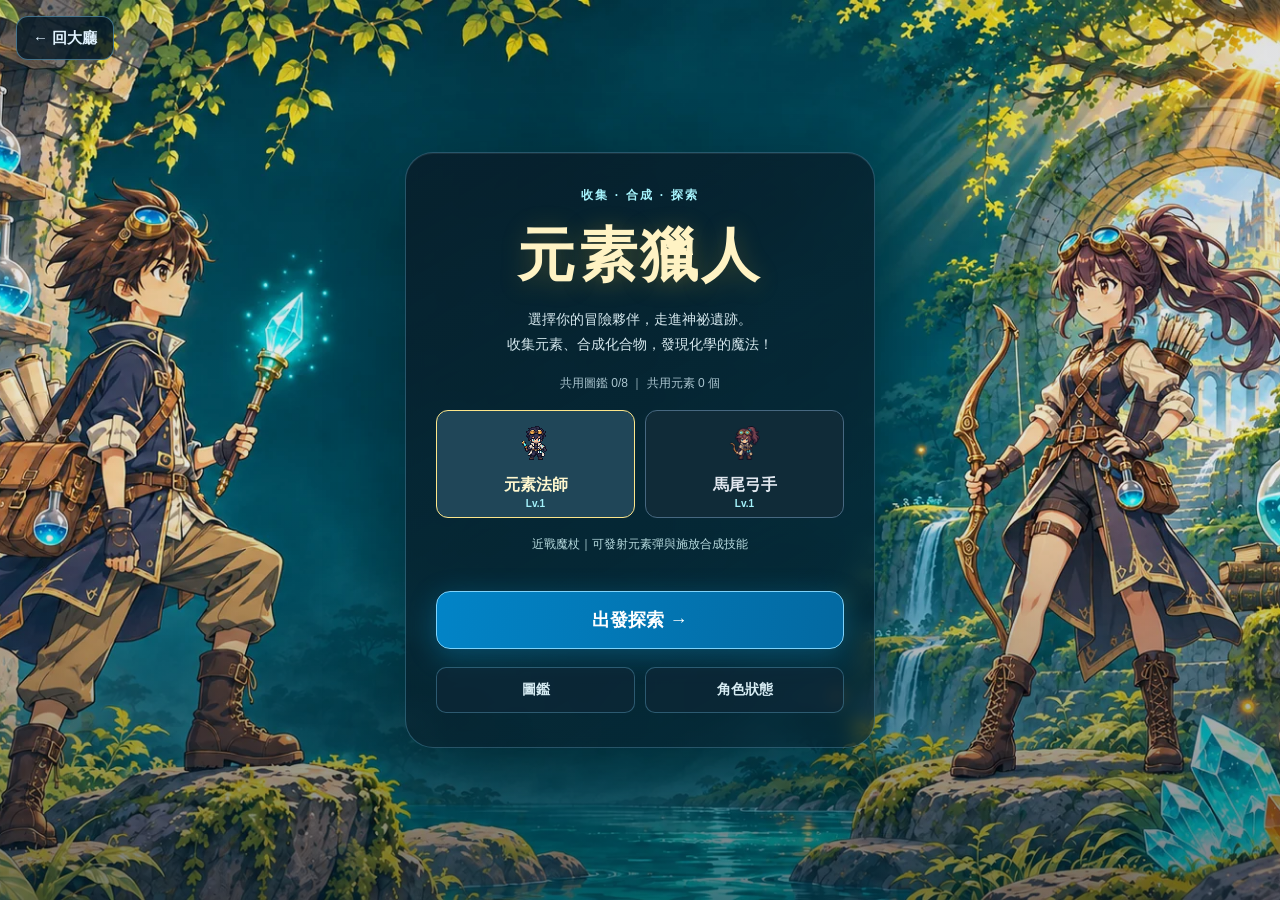
==== commit 7d81abd5: "Merge GA4 tracking for lobby and games" ====
--- a/chemistry_arpg.html
+++ b/chemistry_arpg.html
@@ -37,7 +37,7 @@
     .elem-slot.active { border-color: #fbbf24; background: #332800; }
     /* Canvas area */
     .play-area { display: flex; flex: 1; min-height: 0; }
-    .stage { flex: 1; min-width: 0; display: flex; align-items: center; justify-content: center; position: relative; overflow: hidden; }
+    .stage { flex: 1; min-width: 0; display: flex; align-items: center; justify-content: center; position: relative; overflow: hidden; touch-action: none; }
     .desktop-help { display: none; }
     @media (min-width: 760px) and (hover: hover) and (pointer: fine) {
       .desktop-help { display: block; flex: 0 0 clamp(200px, 20vw, 260px); margin: 8px 12px 8px 8px;
@@ -68,14 +68,14 @@
     /* Mobile controls */
     .controls { padding: 10px 12px calc(12px + env(safe-area-inset-bottom)); background: #0f172a;
       border-top: 1px solid #1e293b; display: flex; flex-shrink: 0; align-items: flex-end; gap: 8px; z-index: 5; }
-    .ctrl-left { display: none; flex: 0 0 120px; align-items: center; justify-content: center; width: 120px; height: 120px; margin-bottom: 8px; position: relative; }
-    #joystick { width: 120px; height: 120px; touch-action: none; }
+    .move-hint { display: none; max-width: 120px; padding: 0 4px 12px; color: #94a3b8; font-size: 11px; pointer-events: none; }
+    #joystick { position: fixed; z-index: 12; width: 112px; height: 112px; transform: translate(-50%, -50%); pointer-events: none; }
     .ctrl-right { display: flex; flex: 1; min-width: 0; flex-direction: column; gap: 8px; align-items: center; margin-left: auto; }
     .abtn { width: 52px; height: 52px; border-radius: 50%; border: 2px solid #334155; background: #1e293b;
       color: #f8fafc; font-size: 14px; font-weight: 800; display: flex; align-items: center; justify-content: center;
       touch-action: manipulation; }
     .abtn:active { background: #334155; }
-    .abtn.atk { border-color: #ef4444; background: #450a0a; }
+    .abtn.atk { border-color: #ef4444; background: #450a0a; touch-action: none; }
     .abtn.shoot { border-color: #3b82f6; background: #172554; }
     .skill-row { display: flex; width: 100%; max-width: 480px; gap: 4px; }
     .skill-btn { flex: 1; min-width: 0; padding: 4px; min-height: 44px; border-radius: 10px; border: 1px solid #334155; background: #1e293b;
@@ -230,7 +230,7 @@
     .title-back:hover { background: #164e63; }
     .title-back:focus-visible { outline: 3px solid #fde68a; outline-offset: 3px; }
     .title-screen::before, .title-screen::after { content: ''; position: fixed; inset: 0; z-index: -1; pointer-events: none; }
-    .title-screen::before { background: #09242d url('./assets/chem-arpg/title-adventure-desktop.png') center / cover no-repeat; }
+    .title-screen::before { background: #09242d url('./assets/chem-arpg/title-duo-desktop.svg') center / cover no-repeat; }
     .title-screen::after { background: linear-gradient(180deg, rgba(2,10,20,0.12), rgba(2,10,20,0.08) 55%, rgba(2,10,20,0.55)); }
     .title-content { width: min(100%, 470px); display: flex; flex-direction: column; align-items: center; gap: 18px;
       padding: 34px 30px; border: 1px solid rgba(125,211,252,0.28); border-radius: 28px;
@@ -246,12 +246,31 @@
     .title-secondary { display: flex; width: 100%; gap: 10px; }
     .title-secondary .sub-btn { flex: 1; min-height: 46px; padding: 10px; color: #d7edf4;
       background: rgba(15,39,54,0.65); border-color: rgba(125,211,252,0.3); }
+    .hero-choices { display:flex; width:100%; gap:10px; }
+    .hero-choices button { flex:1; padding:8px 10px; color:#e2e8f0; border:1px solid #476881; border-radius:12px; background:#102b38; font:inherit; font-weight:800; }
+    .hero-choices button[aria-pressed="true"] { color:#fff8cf; border-color:#fde68a; background:#204658; }
+    .hero-choices canvas { display:block; width:48px; height:54px; margin:0 auto 2px; image-rendering:pixelated; }
+    #hero-summary { font-size:12px; color:#b8dce0; text-align:center; min-height:2.7em; }
+    .archer-run :is(.skill-row, #btn-skill, #btn-shoot, .mage-guide) { display:none; }
+    .hero-card-lv { display:block; font-size:10px; color:#a5f3fc; margin-top:2px; }
+    .archer-run .mage-hud { display:none; }
+    .element-count { opacity:0.88; cursor:default; }
+    #btn-change-hero { margin-top:8px; min-height:38px; flex-shrink:0; }
+    .archer-guide { display:none; }
+    .archer-run .archer-guide { display:block; }
+    .archer-run .action-cluster { height:98px; }
+    .archer-run .action-cluster .atk { left:auto; right:0; color:#ecfeff; background:#164154; border-color:#67e8f9; }
+    .archer-run .action-cluster .atk[data-phase="1"] { background:#115e59; border-color:#99f6e4; }
+    .archer-run .action-cluster .atk[data-phase="2"] { background:#754216; border-color:#fde68a; }
     .title-content button:hover { filter: brightness(1.15); }
     .title-content button:focus-visible { outline: 3px solid #fde68a; outline-offset: 4px; }
     @media (max-width: 759px) {
-      .title-screen { justify-content: flex-start; padding: calc(80px + env(safe-area-inset-top)) 18px 24px; }
-      .title-screen::before { background-image: url('./assets/chem-arpg/title-adventure-mobile.png'); background-position: center; }
-      .title-content { gap: 14px; padding: 26px 22px; border-radius: 24px; }
+      .title-screen { justify-content: flex-start; padding: calc(54px + env(safe-area-inset-top)) 14px 18px; }
+      .title-screen::before { background-image: url('./assets/chem-arpg/title-duo-mobile.svg'); background-position: center; }
+      .title-content { gap: 7px; padding: 12px 14px; border-radius: 18px; }
+      .title-description { font-size: 12px; }
+      .hero-choices canvas { width: 34px; height: 38px; }
+      .hero-choices button { font-size: 13px; }
       .title-screen h1 { font-size: clamp(36px, 9vw, 46px); }
     }
     /* Toast */
@@ -260,13 +279,13 @@
       border-radius: 999px; font-weight: 800; font-size: 14px; opacity: 0; pointer-events: none;
       transition: opacity 0.2s; z-index: 20; white-space: nowrap; box-shadow: 0 6px 15px rgba(16,185,129,0.4); }
     #toast.show { opacity: 1; }
-    /* Narrow screens and touch-capable devices need movement controls. */
-    @media (max-width: 759px), (any-pointer: coarse) { .ctrl-left { display: flex; } }
-    .touch-controls .ctrl-left { display: flex; }
-    @media (max-width: 360px) {
-      .ctrl-left { flex-basis: 100px; width: 100px; height: 100px; }
-      #joystick { width: 100px; height: 100px; }
-    }
+    /* Both the stage and the empty bottom strip accept movement touches. */
+    @media (max-width: 759px), (any-pointer: coarse) {
+      .controls { touch-action: none; }
+      .move-hint { display: block; }
+    }
+    .touch-controls .controls { touch-action: none; }
+    .touch-controls .move-hint { display: block; }
   </style>
 </head>
 <body>
@@ -277,8 +296,13 @@
     <div class="title-content">
     <span class="title-kicker">收集 · 合成 · 探索</span>
     <h1>元素獵人</h1>
-    <p class="title-description">帶上你的元素魔杖，走進神祕遺跡。<br>收集元素、合成化合物，發現化學的魔法！</p>
+    <p class="title-description">選擇你的冒險夥伴，走進神祕遺跡。<br>收集元素、合成化合物，發現化學的魔法！</p>
     <div id="title-stats"></div>
+    <div class="hero-choices" role="group" aria-label="選擇角色">
+      <button type="button" id="pick-mage" aria-pressed="true"><canvas id="mage-preview" width="48" height="54" aria-hidden="true"></canvas>元素法師<span class="hero-card-lv" id="pick-mage-lv">Lv.1</span></button>
+      <button type="button" id="pick-archer" aria-pressed="false"><canvas id="archer-preview" width="48" height="54" aria-hidden="true"></canvas>馬尾弓手<span class="hero-card-lv" id="pick-archer-lv">Lv.1</span></button>
+    </div>
+    <p id="hero-summary"></p>
     <button class="start-btn" id="btn-start">出發探索 →</button>
     <div class="title-secondary">
       <button class="sub-btn" id="btn-title-codex">圖鑑</button>
@@ -291,21 +315,28 @@
     <div class="hud" id="hud">
       <span class="hud-label">HP</span>
       <div class="bar bar-hp"><div class="bar-fill" id="hp-fill" style="width:100%"></div></div>
-      <span class="hud-label">MP</span>
-      <div class="bar bar-mp"><div class="bar-fill" id="mp-fill" style="width:100%"></div></div>
-      <span>Lv.<span class="hud-val" id="hud-lv">1</span></span>
+      <span class="hud-label mage-hud">MP</span>
+      <div class="bar bar-mp mage-hud"><div class="bar-fill" id="mp-fill" style="width:100%"></div></div>
+      <span><span class="hud-label" id="hud-hero">元素法師</span> Lv.<span class="hud-val" id="hud-lv">1</span></span>
       <button class="menu-btn" id="btn-menu">選單</button>
     </div>
     <div class="elem-bar" id="elem-bar"></div>
     <div class="play-area">
     <div class="stage" id="stage">
       <div id="toast"></div>
-      <canvas id="game"></canvas>
+      <canvas id="game" aria-label="遊戲區：手機按住任意位置並拖曳即可移動"></canvas>
+      <canvas id="joystick" width="120" height="120" hidden aria-hidden="true"></canvas>
     </div>
     <aside class="desktop-help" aria-label="鍵盤操作說明">
       <h2>操作指南</h2>
       <p>探索開始後，就能用鍵盤操作。</p>
       <p class="help-start">先試試 W A S D，或方向鍵移動！</p>
+      <div class="archer-guide">
+        <p>WASD／方向鍵移動。按住 Z 或空白鍵集氣，放開射擊。可邊走邊集氣。</p>
+        <p>短按單箭。金色氣焰是三箭；燃起更大的亮金氣焰是大箭，可打碎岩石。弓手不能施放技能。</p>
+        <p id="bow-desktop-status"></p>
+      </div>
+      <div class="mage-guide">
       <dl>
         <div><dt>移動</dt><dd><kbd>W</kbd> <kbd>A</kbd> <kbd>S</kbd> <kbd>D</kbd> ／ ↑ ↓ ← →</dd></div>
         <div><dt>普通攻擊</dt><dd><kbd>Z</kbd> ／ <kbd>Space</kbd></dd></div>
@@ -320,10 +351,11 @@
       <p>點上方元素欄切換彈種，發射會消耗元素。靠近掉落的元素即可拾取。</p>
       <h3>先選招，再施放</h3>
       <p>點下方技能格只會選招，按 X 才施放。首次在背包合成化合物，可解鎖技能；施放需要 MP。</p>
+      </div>
     </aside>
     </div>
     <div class="controls" id="mobile-controls">
-      <div class="ctrl-left"><canvas id="joystick" width="120" height="120" aria-label="移動搖桿：拖曳控制方向，放開停止"></canvas></div>
+      <span class="move-hint">按住畫面拖曳移動</span>
       <div class="ctrl-right">
         <div class="skill-row">
           <button class="skill-btn" id="sk1">技1</button>
@@ -333,7 +365,8 @@
         </div>
         <div class="action-cluster" role="group" aria-label="戰鬥操作">
           <button type="button" class="abtn atk" id="btn-atk" aria-label="普通攻擊">
-            <span aria-hidden="true">⚔️</span><span class="action-label">普攻</span>
+            <span id="attack-icon" aria-hidden="true">⚔️</span><span class="action-label">普攻</span>
+            <span class="action-detail" id="bow-touch-status" hidden></span>
           </button>
           <button type="button" class="abtn cast" id="btn-skill" aria-label="施放選取技能">
             <span class="action-label">技能</span><span class="action-detail">先合成解鎖</span>
@@ -361,6 +394,7 @@
     <div id="tab-status" style="display:none"></div>
     <div id="tab-help" style="display:none"></div>
     </div>
+    <button type="button" class="menu-btn" id="btn-change-hero" hidden>結束本次探索，返回選角</button>
     <button class="menu-btn" id="btn-close-menu" style="width:100%;margin-top:12px;">關閉</button>
   </div>
 </div>
@@ -581,7 +615,7 @@
     state.mapY = ny;
     generateRoom(nx, ny);
     // Clear room-local effects
-    projectiles = [];
+    projectiles = []; bowFan = null;
     traps = [];
     acidZones = [];
     smokeTimer = 0;
@@ -601,6 +635,22 @@
     atkTimer: 0, attackDir: 'down', shotTimer: 0, invincible: 0, shieldTimer: 0,
     walkPhase: 0, walking: false, hurtTimer: 0, hurtDir: 'down', knockback: null, impactOrigin: null };
 
+  const MELEE_BUFFER_SECONDS = 0.10;
+  let meleeQueued = false;
+  let chosenHero = 'mage', activeHero = 'mage';
+  const HERO_INFO = { mage:{name:'元素法師',weapon:'元素魔杖'}, archer:{name:'馬尾弓手',weapon:'弓箭'} };
+  let bowInput = null, bowStartedAt = 0;
+  const BOW_FIRST_MS = 350, BOW_SECOND_MS = 900;
+  const BOW_FAN_FLASH = 0.22;
+  let bowFan = null;
+  // Range uses world tiles, not viewport pixels; recovery is game time.
+  const BOW_SHOTS = [
+    { offsets:[0], range:6, speed:11, damage:0.85, recovery:0.14 },
+    { offsets:[-0.24,0,0.24], range:5.5, speed:11, damage:0.92, recovery:0.22 },
+    { offsets:[0], range:7.5, speed:13, damage:2.05, recovery:0.32 }
+  ];
+  const isArcher = () => activeHero === 'archer';
+
   const keys = { up: false, down: false, left: false, right: false, attack: false, shoot: false };
 
   function initPlayer() {
@@ -609,6 +659,8 @@
     player.hp = player.maxHp;
     player.mp = player.maxMp;
     player.atkTimer = 0;
+    cancelBowCharge();
+    meleeQueued = false;
     player.attackDir = player.dir;
     player.shotTimer = 0;
     castVisuals = [];
@@ -678,11 +730,19 @@
       return;
     }
 
+    if (isArcher() && player.atkTimer > 0) {
+      player.walking = false;
+      return;
+    }
     let dx = 0, dy = 0;
     if (keys.up) { dy = -1; player.dir = 'up'; }
     if (keys.down) { dy = 1; player.dir = 'down'; }
     if (keys.left) { dx = -1; player.dir = 'left'; }
     if (keys.right) { dx = 1; player.dir = 'right'; }
+    if (joyDirectionX || joyDirectionY) {
+      dx = joyDirectionX; dy = joyDirectionY;
+      player.dir = joyFacing();
+    }
     if (dx && dy) { dx *= 0.707; dy *= 0.707; }
     const spd = player.speed * dt;
     const distance = movePlayerBy(dx * spd, dy * spd);
@@ -710,6 +770,103 @@
   const DIR_ANGLE = { right: 0, down: Math.PI / 2, left: Math.PI, up: -Math.PI / 2 };
   const AMMO_FRAME = { H: 1, O: 2, C: 3, Na: 4, Cl: 5, Ca: 6 };
   const HERO_VISUAL_SCALE = 1.18;
+
+  function drawArcherSprite(ctx, x, y, size, dir, pose, frame, moving) {
+    const s = size / 34, back = dir === 'up', side = dir === 'left' || dir === 'right';
+    const lean = pose === 'hurt' ? -2 : 0;
+    const stride = moving && pose !== 'hurt' ? [2,0,-2,0][frame & 3] : 0;
+    const bob = moving && pose !== 'hurt' ? frame & 1 : 0;
+    const aim = pose === 'charge' || pose === 'release';
+    const C = {e:'#101626', n:'#202840', b:'#40547a', c:'#ded9c2', q:'#a7ada5',
+      g:'#c38940', l:'#ffe5a0', t:'#4adade', h:'#3d2941', p:'#6f405d', r:'#a76c7c', f:'#ffc6a2', d:'#815846'};
+    ctx.save();
+    const tile = (u,v,w,h,col) => {
+      if (dir === 'left') u = -u-w;
+      const l = Math.round(x+u*s), t = Math.round(y+v*s);
+      ctx.fillStyle = C[col];
+      ctx.fillRect(l,t,Math.max(1,Math.round(x+(u+w)*s)-l),Math.max(1,Math.round(y+(v+h)*s)-t));
+    };
+    const rect = (u,v,w,h,col) => tile(u+lean,v+bob,w,h,col);
+    for (const [a,k] of [[-7,-stride],[1,stride]]) {
+      tile(a+(side?k:0),-9-Math.max(0,k),6,9,'e');
+      tile(a+1+(side?k:0),-8-Math.max(0,k),4,5,'n');
+      tile(a+1+(side?k:0),-4-Math.max(0,k),5,3,'d');
+    }
+    // High ponytail and goggles share the mage's adventure palette.
+    const tail = side ? -15 : 5;
+    rect(tail,-29,9,8,'e'); rect(tail+1,-28,7,6,'h'); rect(tail+2,-28,5,2,'p');
+    rect(tail+(side?-1:3),-23-stride/2,6,6,'e'); rect(tail+(side?0:4),-23-stride/2,4,5,'p');
+    rect(tail+4,-26,3,2,'t');
+    rect(-7,-21,14,14,'e'); rect(-8,-19,16,6,'e'); rect(-6,-20,12,12,'c');
+    rect(-6,-12,5,4,'q'); rect(-3,-20,6,11,'n'); rect(-5,-12,10,2,'d');
+    if (back) { rect(-4,-20,8,10,'b'); rect(-1,-17,3,4,'t'); }
+    else { rect(-2,-14,4,2,'g'); rect(3,-14,2,3,'t'); }
+    rect(-6,-34,12,2,'e'); rect(-8,-32,16,3,'e'); rect(-9,-29,18,6,'e'); rect(-7,-23,14,3,'e');
+    rect(-6,-32,12,3,'p'); rect(-7,-30,14,7,'h'); rect(-5,-31,6,1,'r');
+    if (!back) {
+      rect(side?-1:-5,-27,side?8:10,6,'f');
+      for (const x of side?[0]:[-6,1]) {
+        rect(x,-29,5,3,'g'); rect(x+1,-29,3,2,'t'); rect(x+1,-29,2,1,'l');
+        rect(x+2,-24,2,pose==='hurt'?1:2,'e');
+      }
+    } else { rect(-7,-26,14,2,'p'); }
+    rect(-9,-19,4,6,'e'); rect(-8,-18,3,4,'q');
+    rect(5,-19,aim?7:4,4,'e'); rect(6,-18,aim?6:3,3,'c');
+    rect(aim?10:7,-17,3,2,'f');
+    const bx=(side?10:8)+(pose==='release'?2:0), by=aim?-19:-16;
+    for (const [u,v,w,h] of [[0,-8,3,2],[2,-7,3,3],[4,-4,3,8],[2,4,3,3],[0,7,3,2]]) {
+      rect(bx+u,by+v,w,h,'e'); rect(bx+u,by+v,Math.max(1,w-1),Math.max(1,h-1),'g');
+    }
+    const pull = pose==='charge'?-5:1;
+    for(let k=-7;k<=7;k++) rect(bx+Math.round(pull*(1-Math.abs(k)/7)),by+k,1,1,'l');
+    if (aim) {
+      if (side) { rect(bx+pull,by-1,11-pull,1,'t'); rect(bx+9,by-2,3,3,'l'); }
+      else rect(bx+2,back?by-10:by,2,10,'t');
+    }
+    ctx.restore();
+  }
+
+  function drawArcherAura(x, feet, size, stage, ms) {
+    // Rising flame tongues sit behind the sprite, not on her face or coat.
+    const strong = stage === 2, u = size / 120, time = ms / 1000;
+    const height = size * (strong ? 0.92 : 0.70), width = size * (strong ? 0.48 : 0.37);
+    ctx.save();
+    ctx.globalAlpha = 1;
+    const flame = (offset, base, peak, sway, outer, inner) => {
+      const bx = x + offset, by = feet - 2*u;
+      ctx.fillStyle = outer;
+      ctx.beginPath(); ctx.moveTo(bx-base,by);
+      ctx.quadraticCurveTo(bx-base*1.5,by-peak*0.42,bx+sway,by-peak);
+      ctx.quadraticCurveTo(bx+sway*0.5+base*0.12,by-peak*0.52,bx+base,by-peak*0.32);
+      ctx.quadraticCurveTo(bx+base*1.18,by-peak*0.13,bx+base,by);
+      ctx.closePath(); ctx.fill();
+      ctx.fillStyle = inner;
+      ctx.beginPath(); ctx.moveTo(bx-base*0.48,by);
+      ctx.quadraticCurveTo(bx-base*0.82,by-peak*0.33,bx+sway*0.55,by-peak*0.77);
+      ctx.quadraticCurveTo(bx+base*0.14,by-peak*0.29,bx+base*0.55,by);
+      ctx.closePath(); ctx.fill();
+    };
+    ctx.fillStyle = strong ? '#fba42456' : '#fbbd3d27';
+    ctx.beginPath(); ctx.ellipse(x, feet - 2*u, width, size*0.09, 0, 0, Math.PI*2); ctx.fill();
+    const points = strong ? [-0.75,-0.42,0.05,0.47,0.78] : [-0.7,-0.23,0.35,0.71];
+    points.forEach((v,n) => {
+      const lift = 0.68 + (1-Math.abs(v))*0.39 + Math.sin(time*11+n*2.1)*0.105;
+      const sway = width * (Math.sin(time*7+n)*0.14 + v*0.36);
+      flame(v*width, width*(strong?0.29:0.25), height*lift, sway,
+        strong?'#ff982ebc':'#ec95258a', strong?'#fff2a7e8':'#ffda68c8');
+    });
+    for (let n=0; n<(strong?9:4); n++) {
+      const phase = (time*(strong?1.65:1.2)+n*0.219)%1;
+      const sign = n%2 ? 1 : -1;
+      const px = x + sign*width*(0.56+(n%3)*0.19+phase*0.14);
+      const py = feet - size*(0.12 + phase*(strong?0.91:0.69));
+      const dot = Math.max(1, u*(strong?4:3)*(1-phase*0.55));
+      ctx.globalAlpha = 0.88-phase*0.48;
+      ctx.fillStyle = n%3===0?'#fff6bf':'#ffba42';
+      ctx.fillRect(Math.round(px),Math.round(py),dot, dot*(strong?1.75:1.35));
+    }
+    ctx.restore();
+  }
 
   function drawPlayer() {
     const px = Math.round(player.x * tileSize);
@@ -728,6 +885,24 @@
     const footY = py + Math.round(8 * scale);
     const left = px - Math.round(size / 2);
     const top = footY - Math.round(size * 0.85);
+    if (isArcher()) {
+      const elapsed = bowInput === null ? 0 : performance.now() - bowStartedAt;
+      const stage = bowStage(elapsed);
+      const pose = hurt ? 'hurt' : player.atkTimer > 0 ? 'release'
+        : bowInput !== null ? 'charge' : player.walking ? 'walk' : 'idle';
+      const archerDir = hurt ? player.hurtDir : pose === 'release' ? player.attackDir : player.dir;
+      const gait = Math.floor(player.walkPhase) & 3;
+      const row = pose === 'hurt' ? 5 : pose === 'charge' ? 1 : pose === 'release' ? 2
+        : pose === 'walk' ? [3, 0, 4, 0][gait] : 0;
+      const bob = pose === 'charge' && player.walking && (gait & 1) ? Math.max(1, Math.round(size / 90)) : 0;
+      if (stage > 0 && (pose === 'charge' || pose === 'hurt')) drawArcherAura(px, footY - bob, size, stage, elapsed);
+      if (!drawArt(archerArt, row * 4 + DIR_FRAME[archerDir], left, top - bob, size, size)) {
+        drawArcherSprite(ctx, px, footY, Math.round(size * 0.70), archerDir,
+          pose, gait, player.walking);
+      }
+      ctx.restore();
+      return;
+    }
     const column = DIR_FRAME[dir];
     const spriteFrame = frame * 4 + column;
     const drawn = (hurt && drawArt(heroHurtArt, column, left, top, size, size))
@@ -775,6 +950,7 @@
   const heroArt = loadArt('hero.png', 40, 4, 3);
   const heroHiResArt = loadArt('hero-hd.png', 120, 4, 3);
   const heroWalkArt = loadArt('hero-walk.png', 120, 4, 4);
+  const archerArt = loadArt('archer-hd.svg', 120, 4, 6);
   const heroHurtArt = loadArt('hero-hurt.png', 120, 4, 1);
   const combatArt = loadArt('combat.png', 48, 4, 3);
   const monsterAtlas = new Image();
@@ -836,6 +1012,7 @@
   let selectedAmmo = 'H';
 
   function cycleSkill() {
+    if (isArcher()) return;
     if (state.screen !== 'play' || state.paused) return;
     for (let step = 1; step <= equippedSkills.length; step++) {
       const next = (selectedSkillSlot + step) % equippedSkills.length;
@@ -890,8 +1067,73 @@
   // === PROJECTILES ===
   let projectiles = [];
 
+  function bowStage(ms) {
+    return ms >= BOW_SECOND_MS ? 2 : ms >= BOW_FIRST_MS ? 1 : 0;
+  }
+
+  function startBowCharge(input) {
+    if (!isArcher() || state.screen !== 'play' || state.paused || document.hidden ||
+        bowInput !== null || player.atkTimer > 0) return false;
+    bowInput = input;
+    bowStartedAt = performance.now();
+    return true;
+  }
+
+  function cancelBowCharge(input) {
+    if (input === undefined || bowInput === input) {
+      bowInput = null;
+      bowStartedAt = 0;
+    }
+  }
+
+  function finishBowCharge(input) {
+    if (bowInput !== input) return;
+    const stage = bowStage(performance.now() - bowStartedAt);
+    cancelBowCharge(input);
+    if (!isArcher() || state.screen !== 'play' || state.paused || document.hidden || player.atkTimer > 0) return;
+    const shot = BOW_SHOTS[stage], facing = DIR_ANGLE[player.dir];
+    const volleyHits = new Set();
+    if (stage === 1) bowFan = {x:player.x, y:player.y, angle:facing, remaining:BOW_FAN_FLASH};
+    player.attackDir = player.dir;
+    player.atkTimer = shot.recovery;
+    for (const offset of shot.offsets) {
+      const angle = facing + offset;
+      projectiles.push({kind:'arrow', x:player.x, y:player.y, dx:Math.cos(angle), dy:Math.sin(angle),
+        speed:shot.speed, remaining:shot.range, dmg:player.atk * shot.damage, stage, volleyHits});
+    }
+    playTone(stage === 2 ? 240 : 530, 'triangle', 0.09);
+  }
+
+  function stepArrow(p, room, dt) {
+    const distance = Math.min(p.remaining, p.speed * dt);
+    const samples = Math.max(1, Math.ceil(distance / 0.14));
+    for (let i = 0; i < samples; i++) {
+      p.x += p.dx * distance / samples;
+      p.y += p.dy * distance / samples;
+      const col = Math.floor(p.x), row = Math.floor(p.y);
+      if (isSolid(col, row)) {
+        if (p.stage === 2 && breakRock(room, col, row)) playTone(180, 'triangle', 0.12);
+        return false; // Even a rock-breaking arrow stops at the impact tile.
+      }
+      const radius = p.stage === 2 ? 0.72 : 0.48;
+      for (let j = room.monsters.length - 1; j >= 0; j--) {
+        const m = room.monsters[j];
+        if (Math.hypot(m.x - p.x, m.y - p.y) >= radius) continue;
+        if (!p.volleyHits.has(m)) {
+          p.volleyHits.add(m);
+          hitMonster(m, p.dmg, p.dx, p.dy, p.stage === 2 ? 0.5 : 0.18);
+          if (m.hp <= 0) killMonster(room, j);
+          else playTone(370, 'triangle', 0.04);
+        }
+        return false;
+      }
+    }
+    p.remaining -= distance;
+    return p.remaining > 0.000001;
+  }
+
   function shootProjectile() {
-    if (state.screen !== 'play' || state.paused) return;
+    if (isArcher() || state.screen !== 'play' || state.paused) return;
     if (inventory[selectedAmmo] <= 0) {
       showToast(`${selectedAmmo} 彈藥不足，點擊元素欄切換彈藥`);
       return;
@@ -911,9 +1153,15 @@
   }
 
   function updateProjectiles(dt) {
+    if (bowFan && (bowFan.remaining -= dt) <= 0) bowFan = null;
     const room = rooms[state.mapY][state.mapX];
     for (let i = projectiles.length - 1; i >= 0; i--) {
       const p = projectiles[i];
+      if (p.kind === 'arrow') {
+        if (!stepArrow(p, room, dt)) projectiles.splice(i, 1);
+        if (state.screen !== 'play') break;
+        continue;
+      }
       p.x += p.vx * dt;
       p.y += p.vy * dt;
       p.life -= dt;
@@ -946,9 +1194,59 @@
     }
   }
 
+  function drawBowFan() {
+    if (!bowFan) return;
+    ctx.save();
+    ctx.globalAlpha = Math.min(1, bowFan.remaining / 0.12);
+    ctx.lineCap = 'round';
+    for (const offset of BOW_SHOTS[1].offsets) {
+      const angle = bowFan.angle + offset;
+      const dx = Math.cos(angle), dy = Math.sin(angle);
+      let reach = 0;
+      for (let step = 1; step <= 14; step++) {
+        const d = step * 0.1;
+        if (isSolid(Math.floor(bowFan.x + dx*d), Math.floor(bowFan.y + dy*d))) break;
+        reach = d;
+      }
+      if (reach <= 0.45) continue;
+      for (const [color, width] of [['#0a2437', 0.105], ['#70edff', 0.055]]) {
+        ctx.strokeStyle = color;
+        ctx.lineWidth = Math.max(width === 0.105 ? 3 : 1.5, tileSize * width);
+        ctx.beginPath();
+        ctx.moveTo((bowFan.x + dx*0.43)*tileSize, (bowFan.y + dy*0.43)*tileSize);
+        ctx.lineTo((bowFan.x + dx*reach)*tileSize, (bowFan.y + dy*reach)*tileSize);
+        ctx.stroke();
+      }
+    }
+    ctx.restore();
+  }
+
   function drawProjectiles() {
     projectiles.forEach(p => {
       const px = p.x * tileSize, py = p.y * tileSize;
+      if (p.kind === 'arrow') {
+        const size = tileSize * (p.stage === 2 ? 0.92 : p.stage === 1 ? 0.69 : 0.52);
+        const width = size * (p.stage === 2 ? 0.25 : p.stage === 1 ? 0.24 : 0.18);
+        ctx.save();
+        ctx.translate(px, py); ctx.rotate(Math.atan2(p.dy, p.dx));
+        if (p.stage === 1) {
+          const traveled = (BOW_SHOTS[1].range - p.remaining) * tileSize;
+          const tail = Math.min(tileSize * 0.92, Math.max(0, traveled));
+          if (tail > 1) {
+            ctx.fillStyle = '#5eeaff9e';
+            ctx.beginPath(); ctx.moveTo(-tail, 0); ctx.lineTo(0, -width * 0.48);
+            ctx.lineTo(0, width * 0.48); ctx.closePath(); ctx.fill();
+          }
+          ctx.fillStyle = '#10263a';
+          ctx.fillRect(-size * 0.56, -width * 0.46, size, width * 0.92);
+        }
+        ctx.fillStyle = p.stage === 2 ? '#fde68a' : p.stage === 1 ? '#dcfbff' : '#a5f3fc';
+        ctx.fillRect(-size * 0.56, -width * 0.24, size, Math.max(p.stage === 1 ? 1.7 : 0, width * 0.48));
+        ctx.beginPath(); ctx.moveTo(size * 0.52, 0);
+        ctx.lineTo(size * 0.14, -width); ctx.lineTo(size * 0.14, width); ctx.closePath(); ctx.fill();
+        ctx.restore();
+        return;
+      }
       // Boss fire retains its labelled shape so hostile shots stay distinguishable.
       if (p.fromPlayer && drawCombat(AMMO_FRAME[p.element.sym], px, py,
         tileSize * 1.13, Math.atan2(p.vy, p.vx))) return;
@@ -962,10 +1260,24 @@
   }
 
   // === HUD UPDATE ===
+  function updateBowHUD() {
+    const phase = bowInput === null ? -1 : bowStage(performance.now() - bowStartedAt);
+    const label = phase === 2 ? '第二段・大箭' : phase === 1 ? '第一段・三箭'
+      : phase === 0 ? '集氣中' : player.atkTimer > 0 ? '硬直' : '長按集氣';
+    const status = document.getElementById('bow-touch-status');
+    if (status.textContent !== label) {
+      status.textContent = label;
+      document.getElementById('btn-atk').setAttribute('data-phase', String(phase));
+      document.getElementById('bow-desktop-status').textContent = label;
+    }
+  }
+
   function updateHUD() {
     document.getElementById('hp-fill').style.width = `${(player.hp / player.maxHp) * 100}%`;
     document.getElementById('mp-fill').style.width = `${(player.mp / player.maxMp) * 100}%`;
     document.getElementById('hud-lv').textContent = player.level;
+    const heroLabel = document.getElementById('hud-hero');
+    if (heroLabel.textContent !== HERO_INFO[activeHero].name) heroLabel.textContent = HERO_INFO[activeHero].name;
     equippedSkills.forEach((id, i) => {
       const btn = document.getElementById('sk' + (i + 1));
       const recipe = RECIPES.find(r => r.id === id);
@@ -975,6 +1287,10 @@
       btn.title = recipe ? `選擇${recipe.name}，再按技能圓鈕施放｜消耗 ${recipe.mp} MP｜${recipe.desc}` : '在選單的背包中合成化合物以解鎖技能';
       btn.style.color = recipe && player.mp >= recipe.mp ? '#38bdf8' : '#94a3b8';
     });
+    if (isArcher()) {
+      updateBowHUD();
+      return;
+    }
     const selected = RECIPES.find(r => r.id === equippedSkills[selectedSkillSlot]);
     const castButton = document.getElementById('btn-skill');
     castButton.querySelector('.action-detail').textContent = selected ? `${selected.formula} · ${selected.mp} MP` : '先合成解鎖';
@@ -986,6 +1302,10 @@
 
   function updateElemBar() {
     const bar = document.getElementById('elem-bar');
+    if (isArcher()) {
+      bar.innerHTML = ELEMENTS.map(e => `<span class="elem-slot element-count"><span style="color:${e.color}">${e.sym}</span>:${inventory[e.sym] || 0}</span>`).join('');
+      return;
+    }
     bar.innerHTML = ELEMENTS.map(e =>
       `<button type="button" class="elem-slot ${e.sym === selectedAmmo ? 'active' : ''}" data-sym="${e.sym}">` +
       `<span style="color:${e.color}">${e.sym}</span>:${inventory[e.sym] || 0}</button>`
@@ -1258,8 +1578,18 @@
   }
 
   // === MELEE ATTACK ===
+  function requestMobileMelee() {
+    if (state.screen !== 'play' || state.paused || document.hidden) return;
+    if (player.atkTimer <= 0) {
+      meleeQueued = false;
+      meleeAttack();
+    } else if (player.atkTimer <= MELEE_BUFFER_SECONDS) {
+      meleeQueued = true;
+    }
+  }
+
   function meleeAttack() {
-    if (player.atkTimer > 0) return;
+    if (isArcher() || player.atkTimer > 0) return;
     player.atkTimer = 0.3;
     player.attackDir = player.dir;
     playTone(300, 'square', 0.06);
@@ -1287,13 +1617,17 @@
     const dyDir = { up: -1, down: 1, left: 0, right: 0 };
     const rc = Math.floor(player.x + dxDir[player.dir]);
     const rr = Math.floor(player.y + dyDir[player.dir]);
-    if (rc >= 0 && rc < COLS && rr >= 0 && rr < ROWS && room.tiles[rr][rc] === TILE.ROCK) {
-      room.tiles[rr][rc] = TILE.FLOOR;
-      if (Math.random() < 0.3) {
-        const el = ELEMENTS[Math.floor(Math.random() * ELEMENTS.length)];
-        room.drops.push({ x: rc + 0.5, y: rr + 0.5, sym: el.sym, life: 15 });
-      }
-    }
+    breakRock(room, rc, rr);
+  }
+
+  function breakRock(room, col, row) {
+    if (row < 0 || row >= ROWS || col < 0 || col >= COLS || room.tiles[row][col] !== TILE.ROCK) return false;
+    room.tiles[row][col] = TILE.FLOOR;
+    if (Math.random() < 0.3) {
+      const el = ELEMENTS[Math.floor(Math.random() * ELEMENTS.length)];
+      room.drops.push({ x: col + 0.5, y: row + 0.5, sym: el.sym, life: 15 });
+    }
+    return true;
   }
 
   // === EXP & LEVEL UP ===
@@ -1316,6 +1650,7 @@
   // === PLAYER DEATH ===
   function playerDeath() {
     state.screen = 'dead';
+    resetTouchInput();
     window._stats.deaths = (window._stats.deaths || 0) + 1;
     saveGame();
     document.getElementById('death-modal').classList.add('open');
@@ -1360,6 +1695,10 @@
 
   function update(dt) {
     updatePlayer(dt);
+    if (meleeQueued && player.atkTimer <= 0) {
+      meleeQueued = false;
+      if (state.screen === 'play' && !state.paused && !document.hidden) meleeAttack();
+    }
     if (keys.attack) { meleeAttack(); keys.attack = false; }
     if (keys.shoot) { shootProjectile(); keys.shoot = false; }
     updateMonsters(dt);
@@ -1391,6 +1730,7 @@
       drawCastVisuals();
       drawProjectiles();
       drawPlayer();
+      drawBowFan();
       ctx.restore();
       drawMinimap();
     }
@@ -1407,6 +1747,11 @@
   window.addEventListener('keydown', (e) => {
     if (state.screen !== 'play' || state.paused) return;
     const actionKey = gameKey(e);
+    if (isArcher() && ['z', 'Z', ' '].includes(actionKey)) {
+      e.preventDefault();
+      if (!e.repeat) startBowCharge('key:' + (e.code || actionKey));
+      return;
+    }
     if (['w', 'W', 'a', 'A', 's', 'S', 'd', 'D',
       'ArrowUp', 'ArrowDown', 'ArrowLeft', 'ArrowRight'].includes(actionKey)) e.preventDefault();
     if (['c', 'x', 'f', 'F', '1', '2', '3', '4', ' '].includes(actionKey)) {
@@ -1434,13 +1779,24 @@
       case 'ArrowDown': case 's': case 'S': keys.down = false; break;
       case 'ArrowLeft': case 'a': case 'A': keys.left = false; break;
       case 'ArrowRight': case 'd': case 'D': keys.right = false; break;
-      case 'z': case 'Z': case ' ': keys.attack = false; break;
+      case 'z': case 'Z': case ' ':
+        keys.attack = false;
+        if (isArcher()) finishBowCharge('key:' + (e.code || gameKey(e)));
+        break;
       case 'f': case 'F': keys.shoot = false; break;
     }
   });
 
   // === BUTTON HANDLERS ===
   document.getElementById('btn-start').addEventListener('click', () => {
+    activeHero = chosenHero;
+    const archer = isArcher();
+    document.getElementById('game-screen').classList.toggle('archer-run', archer);
+    const attack = document.getElementById('btn-atk');
+    attack.querySelector('.action-label').textContent = archer ? '弓箭' : '普攻';
+    document.getElementById('attack-icon').textContent = archer ? '🏹' : '⚔️';
+    document.getElementById('bow-touch-status').hidden = !archer;
+    attack.setAttribute('aria-label', archer ? '弓箭：按住集氣，放開射擊' : '普通攻擊');
     state.screen = 'play';
     state.mapX = 2; state.mapY = 2;
     generateMap();
@@ -1455,45 +1811,80 @@
 
   // === SAVE / LOAD ===
   const SAVE_KEY = 'chem_arpg_save';
-  if (!window._stats) window._stats = { totalKills: 0, totalSyntheses: 0, deaths: 0 };
+  const ARCHER_SAVE_KEY = 'chem_arpg_archer_progress_v1';
+  const HERO_PREF_KEY = 'chem_arpg_hero_choice_v1';
+  const baseProgress = () => ({
+    player:{level:1, exp:0, maxHp:50, maxMp:20, atk:5, currentHp:50, currentMp:20},
+    stats:{totalKills:0, deaths:0}
+  });
+  const heroProgress = {mage:baseProgress(), archer:baseProgress()};
+  if (!window._stats) window._stats = {totalKills:0, totalSyntheses:0, deaths:0};
+
+  function applyHeroProgress(profile) {
+    const p = profile.player;
+    for (const key of ['level','exp','maxHp','maxMp','atk']) player[key] = p[key];
+    player.hp = p.currentHp;
+    player.mp = p.currentMp;
+    window._stats = {...profile.stats, totalSyntheses:codex.length};
+  }
+
+  function storeActiveProgress() {
+    heroProgress[activeHero] = {
+      player:{level:player.level, exp:player.exp, maxHp:player.maxHp, maxMp:player.maxMp,
+        atk:player.atk, currentHp:player.hp, currentMp:player.mp},
+      stats:{totalKills:window._stats.totalKills || 0, deaths:window._stats.deaths || 0}
+    };
+  }
+
+  function readProgress(data) {
+    const profile = baseProgress(), source = data?.player || {};
+    for (const key of ['level','exp','maxHp','maxMp','atk']) {
+      if (Number.isFinite(source[key]) && (key === 'exp' ? source[key] >= 0 : source[key] > 0)) {
+        profile.player[key] = source[key];
+      }
+    }
+    for (const [key,max] of [['currentHp','maxHp'],['currentMp','maxMp']]) {
+      profile.player[key] = Number.isFinite(source[key])
+        ? Math.max(0, Math.min(source[key], profile.player[max])) : profile.player[max];
+    }
+    for (const key of ['totalKills','deaths']) {
+      if (Number.isFinite(data?.stats?.[key]) && data.stats[key] >= 0) profile.stats[key] = data.stats[key];
+    }
+    return profile;
+  }
 
   function saveGame() {
+    storeActiveProgress();
     const data = {
-      player: { level: player.level, exp: player.exp, maxHp: player.maxHp, maxMp: player.maxMp,
-        atk: player.atk, currentHp: player.hp, currentMp: player.mp },
-      inventory: { ...inventory },
-      codex: [...codex],
-      unlockedSkills: [...unlockedSkills],
-      equippedSkills: [...equippedSkills],
+      player:heroProgress.mage.player,
+      inventory:{...inventory},
+      codex:[...codex], unlockedSkills:[...unlockedSkills], equippedSkills:[...equippedSkills],
       selectedAmmo,
-      stats: { totalKills: window._stats.totalKills || 0,
-               totalSyntheses: codex.length,
-               deaths: window._stats.deaths || 0 }
+      stats:{...heroProgress.mage.stats, totalSyntheses:codex.length}
     };
+    // Keep the legacy slot intact for the mage and shared collections.
     localStorage.setItem(SAVE_KEY, JSON.stringify(data));
+    if (isArcher()) localStorage.setItem(ARCHER_SAVE_KEY, JSON.stringify(heroProgress.archer));
   }
 
   function loadGame() {
-    const raw = localStorage.getItem(SAVE_KEY);
-    if (!raw) return;
     try {
-      const data = JSON.parse(raw);
-      if (data.player) {
-        player.level = data.player.level || 1;
-        player.exp   = data.player.exp   || 0;
-        player.maxHp = data.player.maxHp || 50;
-        player.maxMp = data.player.maxMp || 20;
-        player.atk   = data.player.atk   || 5;
-        player.hp    = data.player.currentHp || player.maxHp;
-        player.mp    = data.player.currentMp || player.maxMp;
-      }
-      if (data.inventory)     Object.assign(inventory, data.inventory);
-      if (data.codex)         codex          = data.codex;
-      if (data.unlockedSkills) unlockedSkills = data.unlockedSkills;
-      if (data.equippedSkills) equippedSkills = data.equippedSkills;
-      if (data.selectedAmmo)  selectedAmmo   = data.selectedAmmo;
-      if (data.stats)         window._stats  = data.stats;
-    } catch (e) { /* corrupted save, ignore */ }
+      const raw = localStorage.getItem(SAVE_KEY);
+      if (raw) {
+        const data = JSON.parse(raw);
+        heroProgress.mage = readProgress(data);
+        if (data.inventory) Object.assign(inventory, data.inventory);
+        if (Array.isArray(data.codex)) codex = data.codex;
+        if (Array.isArray(data.unlockedSkills)) unlockedSkills = data.unlockedSkills;
+        if (Array.isArray(data.equippedSkills)) equippedSkills = data.equippedSkills;
+        if (data.selectedAmmo) selectedAmmo = data.selectedAmmo;
+      }
+    } catch { /* malformed legacy data must not prevent archer loading */ }
+    try {
+      const raw = localStorage.getItem(ARCHER_SAVE_KEY);
+      if (raw) heroProgress.archer = readProgress(JSON.parse(raw));
+    } catch { /* ignore malformed archer data without touching the legacy slot */ }
+    applyHeroProgress(heroProgress[activeHero]);
   }
 
   // === SKILLS ===
@@ -1532,6 +1923,7 @@
   }
 
   function useSkill(slotIdx) {
+    if (isArcher()) return;
     if (state.screen !== 'play' || state.paused) return;
     const skillId = equippedSkills[slotIdx];
     if (!skillId) {
@@ -1675,6 +2067,7 @@
   // === BOSS VICTORY & RETURN TO TITLE ===
   function bossVictory() {
     state.screen = 'victory';
+    resetTouchInput();
     const totalElems = Object.values(inventory).reduce((a, b) => a + b, 0);
     const summary = `獲得經驗值 100，收集了 ${totalElems} 個元素！`;
     document.getElementById('victory-summary').textContent = summary;
@@ -1683,11 +2076,14 @@
   }
 
   function returnToTitle() {
+    closeMenu();
     state.screen = 'title';
+    Object.keys(keys).forEach(key => { keys[key] = false; });
+    resetTouchInput();
     resetPlayerMotion();
     player.hp = player.maxHp;
     player.mp = player.maxMp;
-    projectiles = []; traps = []; acidZones = []; smokeTimer = 0;
+    projectiles = []; bowFan = null; traps = []; acidZones = []; smokeTimer = 0;
     document.getElementById('death-modal').classList.remove('open');
     document.getElementById('victory-modal').classList.remove('open');
     document.getElementById('game-screen').style.display = 'none';
@@ -1745,6 +2141,8 @@
 
   function openMenu(tab = 'inv') {
     state.paused = true;
+    resetTouchInput();
+    document.getElementById('btn-change-hero').hidden = state.screen !== 'play';
     const modal = document.getElementById('menu-modal');
     modal.classList.add('open');
     document.querySelectorAll('.tab-btn').forEach(b => {
@@ -1814,7 +2212,10 @@
   // === INVENTORY TAB ===
   function renderInventoryTab() {
     const el = document.getElementById('tab-inv');
-    let html = '<h3 style="margin-bottom:10px;">元素庫存</h3>';
+    let html = '<h3 style="margin-bottom:10px;">共用元素背包</h3>';
+    html += '<p class="periodic-legend">' + (isArcher()
+      ? '兩位角色共用元素及圖鑑。合成經驗歸給目前角色；本次解鎖的技能可由元素法師使用。'
+      : '兩位角色共用元素及圖鑑。合成經驗歸給目前角色。') + '</p>';
     html += '<div class="inventory-elements">' + ELEMENTS.map(e =>
       `<div class="inventory-element" style="--element-color:${e.color}">` +
       `<div class="inventory-symbol">${e.sym}</div><div class="inventory-name">${e.name}</div>` +
@@ -1883,16 +2284,23 @@
   function renderStatusTab() {
     const needed = player.level * player.level * 50;
     const el = document.getElementById('tab-status');
-    el.innerHTML = `<h3 style="margin-bottom:10px;">角色狀態</h3>` +
+    el.innerHTML = `<h3 style="margin-bottom:10px;">${HERO_INFO[activeHero].name}・角色狀態</h3>` +
+      `<div class="recipe-row"><span>武器</span><span>${HERO_INFO[activeHero].weapon}</span></div>` +
       `<div class="recipe-row"><span>等級</span><span style="color:#38bdf8;font-weight:700;">Lv.${player.level}</span></div>` +
       `<div class="recipe-row"><span>經驗值</span><span style="color:#fbbf24;">${player.exp} / ${needed}</span></div>` +
       `<div class="recipe-row"><span>HP</span><span>${player.hp} / ${player.maxHp}</span></div>` +
-      `<div class="recipe-row"><span>MP</span><span>${player.mp} / ${player.maxMp}</span></div>` +
+      (isArcher() ? '<div class="recipe-row"><span>技能</span><span>弓手不能施放技能</span></div>'
+        : `<div class="recipe-row"><span>MP</span><span>${Math.floor(player.mp)} / ${player.maxMp}</span></div>`) +
+      `<div class="recipe-row"><span>擊敗怪物</span><span>${window._stats.totalKills || 0}</span></div>` +
       `<div class="recipe-row"><span>攻擊力</span><span>${player.atk}</span></div>` +
-      `<div class="recipe-row"><span>已收集配方</span><span>${codex.length} / ${RECIPES.length}</span></div>`;
+      `<div class="recipe-row"><span>共用圖鑑・已收集配方</span><span>${codex.length} / ${RECIPES.length}</span></div>`;
   }
 
   function renderHelpTab() {
+    if (isArcher() && state.screen === 'play') {
+      document.getElementById('tab-help').textContent = '馬尾弓手：按住弓箭按鈕（鍵盤 Z 或空白鍵）集氣，放開射箭。短按單箭；小金色氣焰是三箭，大金色氣焰是大箭（可打碎岩石）。可以邊走邊集氣；射出後短暫硬直，箭碰到地形或怪物就停。你仍可以合成、收集與閱讀圖鑑，但弓手不能施放技能。';
+      return;
+    }
     document.getElementById('tab-help').innerHTML =
       `<h3 style="margin-bottom:10px;">操作說明</h3>` +
       `<div style="font-size:13px;color:#cbd5e1;line-height:1.8;">` +
@@ -1906,7 +2314,7 @@
       `<div class="recipe-row"><span>開啟選單</span><span style="color:#38bdf8;">I / Tab</span></div>` +
       `<div class="recipe-row"><span>關閉選單</span><span style="color:#38bdf8;">Esc</span></div>` +
       `<h4 style="color:#fbbf24;margin:12px 0 4px;">📱 觸控</h4>` +
-      `<div class="recipe-row"><span>移動</span><span style="color:#38bdf8;">左側虛擬搖桿</span></div>` +
+      `<div class="recipe-row"><span>移動</span><span style="color:#38bdf8;">按住遊戲區任意位置拖曳，放開停止</span></div>` +
       `<div class="recipe-row"><span>近戰攻擊</span><span style="color:#38bdf8;">右側左下「普攻」大圓鈕</span></div>` +
       `<div class="recipe-row"><span>射擊元素彈</span><span style="color:#38bdf8;">右下「元素彈」圓鈕</span></div>` +
       `<div class="recipe-row"><span>切換彈種</span><span style="color:#38bdf8;">點擊元素欄</span></div>` +
@@ -1925,6 +2333,7 @@
 
   // === SKILL BUTTON HANDLERS (mobile) ===
   function selectSkill(slot) {
+    if (isArcher()) return;
     if (state.screen !== 'play' || state.paused) return;
     if (!RECIPES.some(recipe => recipe.id === equippedSkills[slot])) {
       showToast('技能尚未解鎖：請到選單 → 背包合成化合物');
@@ -1964,6 +2373,9 @@
   });
   document.getElementById('btn-title-codex').addEventListener('click', () => openMenu('codex'));
   document.getElementById('btn-title-status').addEventListener('click', () => openMenu('status'));
+  document.getElementById('btn-change-hero').addEventListener('click', () => {
+    if (state.screen === 'play' && window.confirm('返回選角會結束這次探索。角色經驗、元素和圖鑑會保留，房間進度不保留。確定返回？')) returnToTitle();
+  });
 
   // === MENU KEYBOARD SHORTCUTS ===
   window.addEventListener('keydown', (e) => {
@@ -1979,64 +2391,115 @@
     if (e.key === 'Escape') closeMenu();
   });
 
-  // === VIRTUAL JOYSTICK ===
+  // === FLOATING TOUCH JOYSTICK ===
   const joyCanvas = document.getElementById('joystick');
   const joyCtx = joyCanvas.getContext('2d');
-  let joyPointerId = null, joyX = 0, joyY = 0;
+  const MOVE_RADIUS = 44; // use CSS pixels regardless of canvas pixel density
+  const MOVE_DEAD_ZONE = 12;
+  let joyPointerId = null, joySurface = null, joyOriginX = 0, joyOriginY = 0;
+  let joyX = 0, joyY = 0, joyDirectionX = 0, joyDirectionY = 0;
+
+  function joyFacing() {
+    return joyDirectionX && (!joyDirectionY || Math.abs(joyX) >= Math.abs(joyY))
+      ? (joyDirectionX > 0 ? 'right' : 'left')
+      : (joyDirectionY > 0 ? 'down' : 'up');
+  }
 
   function drawJoystick() {
     joyCtx.clearRect(0, 0, 120, 120);
-    // Base circle
-    joyCtx.strokeStyle = '#334155'; joyCtx.lineWidth = 2;
-    joyCtx.beginPath(); joyCtx.arc(60, 60, 50, 0, Math.PI * 2); joyCtx.stroke();
-    // Thumb
-    const tx = 60 + joyX * 30, ty = 60 + joyY * 30;
+    joyCtx.fillStyle = 'rgba(15, 23, 42, 0.48)';
+    joyCtx.strokeStyle = 'rgba(125, 211, 252, 0.85)'; joyCtx.lineWidth = 2;
+    joyCtx.beginPath(); joyCtx.arc(60, 60, 57, 0, Math.PI * 2); joyCtx.fill(); joyCtx.stroke();
     joyCtx.fillStyle = '#38bdf8';
-    joyCtx.beginPath(); joyCtx.arc(tx, ty, 18, 0, Math.PI * 2); joyCtx.fill();
-  }
-  drawJoystick();
+    joyCtx.beginPath(); joyCtx.arc(60 + joyX * 30, 60 + joyY * 30, 17, 0, Math.PI * 2); joyCtx.fill();
+  }
 
   function handleJoyPointer(e) {
     if (e.pointerId !== joyPointerId) return;
-    e.preventDefault();
-    const rect = joyCanvas.getBoundingClientRect();
-    const dx = ((e.clientX - rect.left) * 120 / rect.width - 60) / 50;
-    const dy = ((e.clientY - rect.top) * 120 / rect.height - 60) / 50;
-    const len = Math.sqrt(dx * dx + dy * dy);
-    if (len > 1) { joyX = dx / len; joyY = dy / len; }
-    else          { joyX = dx;      joyY = dy; }
-    keys.left  = joyX < -0.3; keys.right = joyX > 0.3;
-    keys.up    = joyY < -0.3; keys.down  = joyY > 0.3;
-    if (Math.abs(joyX) > Math.abs(joyY)) player.dir = joyX > 0 ? 'right' : 'left';
-    else if (Math.abs(joyY) > 0.3)       player.dir = joyY > 0 ? 'down'  : 'up';
+    const dx = e.clientX - joyOriginX, dy = e.clientY - joyOriginY;
+    const distance = Math.hypot(dx, dy);
+    const scale = Math.max(distance, MOVE_RADIUS);
+    joyX = dx / scale; joyY = dy / scale;
+    if (distance < MOVE_DEAD_ZONE) {
+      joyDirectionX = joyDirectionY = 0;
+    } else {
+      joyDirectionX = Math.abs(joyX) >= 0.27 ? Math.sign(dx) : 0;
+      joyDirectionY = Math.abs(joyY) >= 0.27 ? Math.sign(dy) : 0;
+      if ((joyDirectionX || joyDirectionY) && (!isArcher() || player.atkTimer <= 0)) player.dir = joyFacing();
+    }
     drawJoystick();
   }
 
   function resetJoystick(e) {
     if (e && e.pointerId !== joyPointerId) return;
-    joyPointerId = null; joyX = 0; joyY = 0;
-    keys.left = keys.right = keys.up = keys.down = false;
-    drawJoystick();
-  }
-  joyCanvas.addEventListener('pointerdown', (e) => {
-    if (joyPointerId !== null) return;
+    const surface = joySurface, pointerId = joyPointerId;
+    joyPointerId = null; joySurface = null;
+    joyX = joyY = joyDirectionX = joyDirectionY = 0;
+    joyCanvas.hidden = true;
+    if (surface && surface.hasPointerCapture(pointerId)) surface.releasePointerCapture(pointerId);
+  }
+
+  function startJoystick(e) {
+    if (e.pointerType !== 'touch' || e.button !== 0 || joyPointerId !== null ||
+        state.screen !== 'play' || state.paused || document.hidden ||
+        e.target.closest('button, a, input, select, textarea, [role="button"]')) return;
+    joySurface = e.currentTarget;
     joyPointerId = e.pointerId;
-    joyCanvas.setPointerCapture(e.pointerId);
+    joyOriginX = e.clientX; joyOriginY = e.clientY;
+    joySurface.setPointerCapture(e.pointerId);
+    joyCanvas.style.left = joyOriginX + 'px';
+    joyCanvas.style.top = joyOriginY + 'px';
+    joyCanvas.hidden = false;
     handleJoyPointer(e);
-  });
-  joyCanvas.addEventListener('pointermove', handleJoyPointer);
-  for (const event of ['pointerup', 'pointercancel', 'lostpointercapture']) {
-    joyCanvas.addEventListener(event, resetJoystick);
-  }
-  window.addEventListener('blur', () => resetJoystick());
-  document.addEventListener('visibilitychange', () => { if (document.hidden) resetJoystick(); });
+  }
+
+  for (const surface of [document.getElementById('stage'), document.getElementById('mobile-controls')]) {
+    surface.addEventListener('pointerdown', startJoystick);
+    surface.addEventListener('pointermove', handleJoyPointer);
+    for (const event of ['pointerup', 'pointercancel', 'lostpointercapture']) {
+      surface.addEventListener(event, resetJoystick);
+    }
+  }
+  function resetTouchInput() {
+    resetJoystick();
+    cancelBowCharge();
+    bowFan = null;
+    meleeQueued = false;
+  }
+  window.addEventListener('blur', resetTouchInput);
+  window.addEventListener('pagehide', resetTouchInput);
+  document.addEventListener('visibilitychange', () => { if (document.hidden) resetTouchInput(); });
   window.addEventListener('pointerdown', (e) => {
     if (e.pointerType === 'touch') document.body.classList.add('touch-controls');
   }, { passive: true });
 
   // === MOBILE ACTION BUTTONS ===
-  // Click fires once for touch, mouse and keyboard without double activation.
-  document.getElementById('btn-atk').addEventListener('click', () => meleeAttack());
+  const meleeButton = document.getElementById('btn-atk');
+  let meleePointerType = '';
+  meleeButton.addEventListener('pointerdown', (e) => {
+    if (e.button !== 0) return;
+    meleePointerType = e.pointerType;
+    if (isArcher()) {
+      if (startBowCharge('pointer:' + e.pointerId)) meleeButton.setPointerCapture(e.pointerId);
+      return;
+    }
+    // Allow a second touch while another finger owns the joystick.
+    if (e.pointerType === 'touch') requestMobileMelee();
+  });
+  meleeButton.addEventListener('pointerup', (e) => finishBowCharge('pointer:' + e.pointerId));
+  for (const event of ['pointercancel', 'lostpointercapture']) {
+    meleeButton.addEventListener(event, (e) => cancelBowCharge('pointer:' + e.pointerId));
+  }
+  meleeButton.addEventListener('click', (e) => {
+    if (e.pointerType === 'touch' || e.sourceCapabilities?.firesTouchEvents ||
+        (!e.pointerType && e.detail > 0 && meleePointerType === 'touch')) return;
+    if (isArcher()) {
+      // Keyboard Enter / assistive activation can still fire a deliberate single shot.
+      if (e.detail === 0 && startBowCharge('activate')) finishBowCharge('activate');
+      return;
+    }
+    if (state.screen === 'play' && !state.paused) meleeAttack();
+  });
   document.getElementById('btn-skill').addEventListener('click', () => useSkill(selectedSkillSlot));
   document.getElementById('btn-shoot').addEventListener('click', () => shootProjectile());
 
@@ -2082,12 +2545,34 @@
     ctx.restore();
   }
 
+  function chooseHero(hero) {
+    if (state.screen !== 'title' || !HERO_INFO[hero]) return;
+    if (activeHero !== hero) {
+      storeActiveProgress();
+      activeHero = hero;
+      applyHeroProgress(heroProgress[hero]);
+    }
+    chosenHero = hero;
+    try { localStorage.setItem(HERO_PREF_KEY, chosenHero); } catch { /* storage unavailable */ }
+    updateTitleStats();
+    for (const id of ['mage','archer']) {
+      document.getElementById('pick-' + id).setAttribute('aria-pressed', String(id === hero));
+    }
+    document.getElementById('hero-summary').textContent = hero === 'archer'
+      ? '遠距弓箭｜可邊走邊集氣，放開射擊｜不能施放技能'
+      : '近戰魔杖｜可發射元素彈與施放合成技能';
+  }
+
   // === TITLE STATS ===
   function updateTitleStats() {
     const el = document.getElementById('title-stats');
     if (!el) return;
     const totalElems = Object.values(inventory).reduce((a, b) => a + b, 0);
-    el.textContent = `Lv.${player.level} ｜ 圖鑑 ${codex.length}/${RECIPES.length} ｜ 元素 ${totalElems} 個`;
+    el.textContent = `共用圖鑑 ${codex.length}/${RECIPES.length} ｜ 共用元素 ${totalElems} 個`;
+    for (const id of ['mage','archer']) {
+      const level = id === activeHero ? player.level : heroProgress[id].player.level;
+      document.getElementById('pick-' + id + '-lv').textContent = 'Lv.' + level;
+    }
   }
 
   // === INIT ===
@@ -2097,7 +2582,25 @@
   new ResizeObserver(resizeCanvas).observe(document.getElementById('stage'));
   resizeCanvas();
   loadGame();
-  updateTitleStats();
+  document.getElementById('pick-mage').addEventListener('click', () => chooseHero('mage'));
+  document.getElementById('pick-archer').addEventListener('click', () => chooseHero('archer'));
+  const archerPreview = document.getElementById('archer-preview').getContext('2d');
+  drawArcherSprite(archerPreview, 24, 41, 34, 'down', 'idle', 0, false);
+  const drawArcherCard = () => {
+    archerPreview.clearRect(0, 0, 48, 54);
+    archerPreview.imageSmoothingEnabled = false;
+    archerPreview.drawImage(archerArt.img, 0, 0, 120, 120, 0, 0, 48, 48);
+  };
+  if (archerArt.img.complete && archerArt.img.naturalWidth) drawArcherCard();
+  else archerArt.img.addEventListener('load', drawArcherCard, {once:true});
+  const magePreview = document.getElementById('mage-preview').getContext('2d');
+  // drawArt targets the world canvas; draw the preview directly from the atlas.
+  const drawMageCard = () => { magePreview.imageSmoothingEnabled = false; magePreview.drawImage(heroHiResArt.img, 0, 0, 120, 120, 0, 0, 48, 48); };
+  if (heroHiResArt.img.complete && heroHiResArt.img.naturalWidth) drawMageCard();
+  else heroHiResArt.img.addEventListener('load', drawMageCard, {once:true});
+  let savedHero = 'mage';
+  try { if (localStorage.getItem(HERO_PREF_KEY) === 'archer') savedHero = 'archer'; } catch { /* default */ }
+  chooseHero(savedHero);
   requestAnimationFrame(gameLoop);
 })();
 </script>
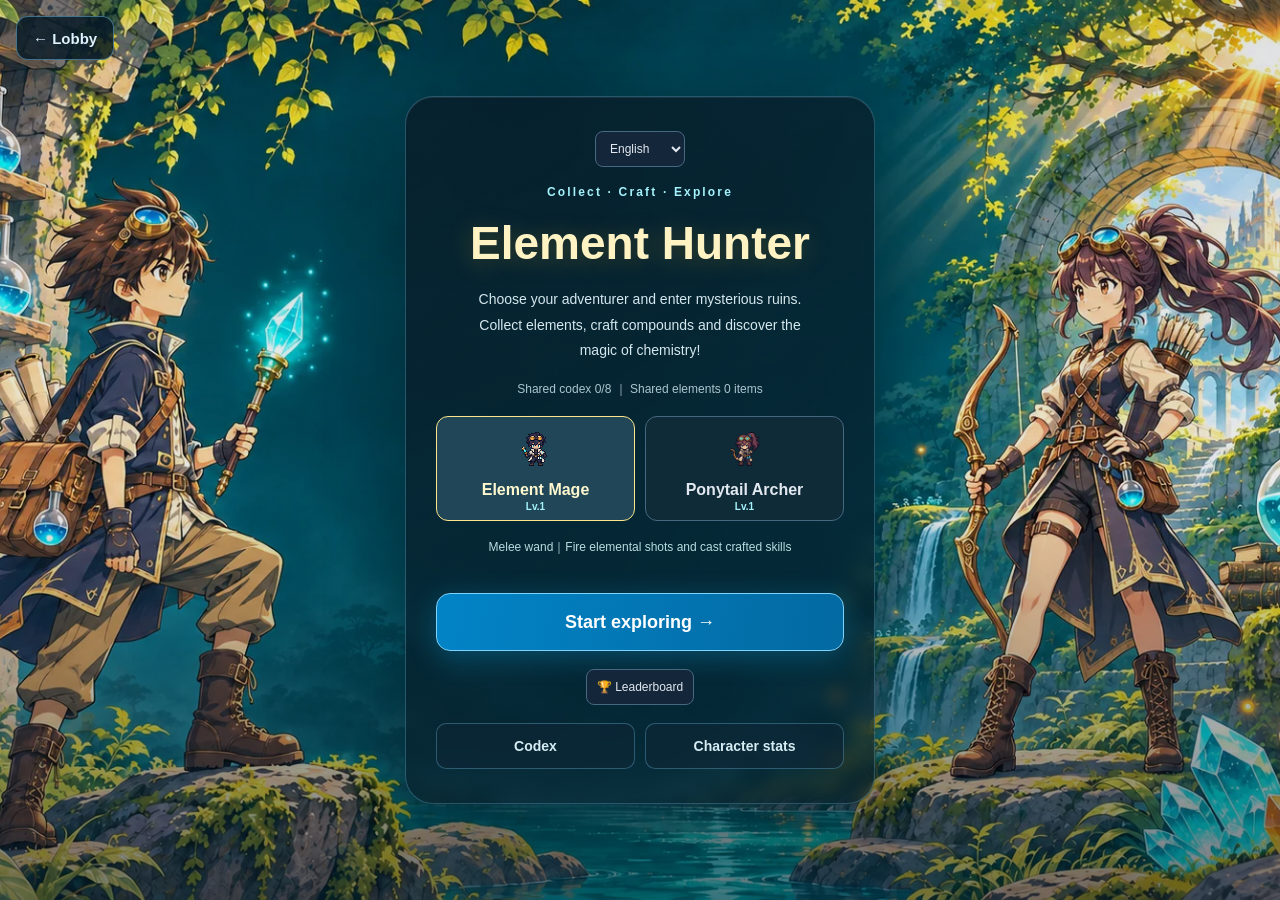
==== commit 968fe9b4: "[Feature] Add multilingual UI and leaderboards - HTML and js/: Add Traditional Chinese, English and " ====
--- a/chemistry_arpg.html
+++ b/chemistry_arpg.html
@@ -13,6 +13,9 @@
   <meta name="viewport" content="width=device-width, initial-scale=1.0, maximum-scale=1.0, user-scalable=no" />
   <meta name="apple-mobile-web-app-capable" content="yes" />
   <title>元素獵人 | Chem ARPG</title>
+  <script src="./js/translations.js?v=20261125-2"></script>
+  <script src="./js/i18n.js?v=20261125-2"></script>
+  <script src="./js/score-session.js?v=20261125-2"></script>
   <style>
     * { box-sizing: border-box; margin: 0; padding: 0; user-select: none; -webkit-user-select: none; }
     html, body { width: 100%; height: 100dvh; overflow: hidden; background: #090d16; color: #f8fafc;
@@ -287,6 +290,7 @@
     .touch-controls .controls { touch-action: none; }
     .touch-controls .move-hint { display: block; }
   </style>
+  <link rel="stylesheet" href="./js/platform.css?v=20261125-2" />
 </head>
 <body>
 <div id="app">
@@ -304,6 +308,7 @@
     </div>
     <p id="hero-summary"></p>
     <button class="start-btn" id="btn-start">出發探索 →</button>
+    <button class="platform-button" data-leaderboard-game="chemistry_arpg">🏆 排行榜</button>
     <div class="title-secondary">
       <button class="sub-btn" id="btn-title-codex">圖鑑</button>
       <button class="sub-btn" id="btn-title-status">角色狀態</button>
@@ -318,6 +323,7 @@
       <span class="hud-label mage-hud">MP</span>
       <div class="bar bar-mp mage-hud"><div class="bar-fill" id="mp-fill" style="width:100%"></div></div>
       <span><span class="hud-label" id="hud-hero">元素法師</span> Lv.<span class="hud-val" id="hud-lv">1</span></span>
+      <span class="run-score"><span>本次探索分數</span> <strong id="run-score">0</strong></span>
       <button class="menu-btn" id="btn-menu">選單</button>
     </div>
     <div class="elem-bar" id="elem-bar"></div>
@@ -411,6 +417,7 @@
   <div class="modal-card" style="text-align:center;">
     <h2 style="margin-bottom:8px;">💀 實驗失敗...</h2>
     <p style="color:#94a3b8;margin-bottom:16px;">你在探索中倒下了，但收集到的元素與經驗已保存。</p>
+    <div data-score-result="death"></div>
     <button class="start-btn" id="btn-death-return" style="font-size:15px;padding:12px 30px;">返回大廳</button>
   </div>
 </div>
@@ -419,6 +426,7 @@
   <div class="modal-card" style="text-align:center;">
     <h2 style="margin-bottom:8px;">🏆 Boss 擊敗！</h2>
     <p style="color:#94a3b8;" id="victory-summary"></p>
+    <div data-score-result="victory"></div>
     <button class="start-btn" id="btn-victory-return" style="font-size:15px;padding:12px 30px;margin-top:16px;">返回大廳</button>
   </div>
 </div>
@@ -1273,6 +1281,8 @@
   }
 
   function updateHUD() {
+    const scoreEl = document.getElementById('run-score');
+    if (scoreEl) scoreEl.textContent = window.GameScores?.score ?? 0;
     document.getElementById('hp-fill').style.width = `${(player.hp / player.maxHp) * 100}%`;
     document.getElementById('mp-fill').style.width = `${(player.mp / player.maxMp) * 100}%`;
     document.getElementById('hud-lv').textContent = player.level;
@@ -1550,6 +1560,7 @@
 
   function killMonster(room, index) {
     const m = room.monsters[index];
+    window.GameScores?.addKill(m.type);
     // Spawn drops
     if (m.type === 'molecular' && m.recipe) {
       Object.entries(m.recipe.req).forEach(([sym, count]) => {
@@ -1566,6 +1577,8 @@
     } else {
       room.drops.push({ x: m.x, y: m.y, sym: m.element.sym, life: 15 });
     }
+    const scoreEl = document.getElementById('run-score');
+    if (scoreEl) scoreEl.textContent = window.GameScores?.score ?? 0;
     // EXP
     const expGain = m.type === 'boss' ? 100 : (m.type === 'molecular' ? 30 : 10 + Math.floor(Math.random() * 11));
     gainExp(expGain);
@@ -1649,7 +1662,9 @@
 
   // === PLAYER DEATH ===
   function playerDeath() {
+    if (state.screen !== 'play') return;
     state.screen = 'dead';
+    window.GameScores?.finish(null, 'death', activeHero);
     resetTouchInput();
     window._stats.deaths = (window._stats.deaths || 0) + 1;
     saveGame();
@@ -1745,6 +1760,7 @@
       Numpad1: '1', Numpad2: '2', Numpad3: '3', Numpad4: '4' })[e.code] || e.key;
   }
   window.addEventListener('keydown', (e) => {
+    if (e.target?.closest?.('input,textarea,select,[contenteditable]')) return;
     if (state.screen !== 'play' || state.paused) return;
     const actionKey = gameKey(e);
     if (isArcher() && ['z', 'Z', ' '].includes(actionKey)) {
@@ -1789,6 +1805,7 @@
 
   // === BUTTON HANDLERS ===
   document.getElementById('btn-start').addEventListener('click', () => {
+    window.GameScores?.begin('chemistry_arpg');
     activeHero = chosenHero;
     const archer = isArcher();
     document.getElementById('game-screen').classList.toggle('archer-run', archer);
@@ -2066,7 +2083,9 @@
 
   // === BOSS VICTORY & RETURN TO TITLE ===
   function bossVictory() {
+    if (state.screen !== 'play') return;
     state.screen = 'victory';
+    window.GameScores?.finish(null, 'victory', activeHero);
     resetTouchInput();
     const totalElems = Object.values(inventory).reduce((a, b) => a + b, 0);
     const summary = `獲得經驗值 100，收集了 ${totalElems} 個元素！`;
@@ -2374,11 +2393,12 @@
   document.getElementById('btn-title-codex').addEventListener('click', () => openMenu('codex'));
   document.getElementById('btn-title-status').addEventListener('click', () => openMenu('status'));
   document.getElementById('btn-change-hero').addEventListener('click', () => {
-    if (state.screen === 'play' && window.confirm('返回選角會結束這次探索。角色經驗、元素和圖鑑會保留，房間進度不保留。確定返回？')) returnToTitle();
+    if (state.screen === 'play' && window.confirm(window.GameI18n.t('返回選角會結束這次探索。角色經驗、元素和圖鑑會保留，房間進度不保留。確定返回？'))) returnToTitle();
   });
 
   // === MENU KEYBOARD SHORTCUTS ===
   window.addEventListener('keydown', (e) => {
+    if (e.target?.closest?.('input,textarea,select,[contenteditable]')) return;
     if (detailDialog.open) {
       if (e.key === 'Escape') { e.preventDefault(); detailDialog.close(); }
       return;
@@ -2519,7 +2539,7 @@
     ctx.font = 'bold 12px sans-serif';
     ctx.textAlign = 'left';
     ctx.textBaseline = 'middle';
-    ctx.fillText('地圖', ox, 23);
+    ctx.fillText(window.GameI18n?.t('地圖') ?? '地圖', ox, 23);
     for (let y = 0; y < MAP_H; y++) {
       for (let x = 0; x < MAP_W; x++) {
         const room = rooms[y][x];
@@ -2604,5 +2624,6 @@
   requestAnimationFrame(gameLoop);
 })();
 </script>
+<script type="module" src="./js/scores.js?v=20261125-2"></script>
 </body>
 </html>
--- a/js/platform.css
+++ b/js/platform.css
@@ -0,0 +1,42 @@
+.platform-toolbar { display:flex; align-items:center; justify-content:flex-end; gap:8px; flex-wrap:wrap; }
+.platform-toolbar select, .platform-button { font:inherit; font-size:12px; min-height:36px; padding:6px 10px; color:#e2e8f0; background:#142639; border:1px solid #476881; border-radius:8px; cursor:pointer; }
+.platform-toolbar select:focus-visible, .platform-button:focus-visible { outline:2px solid #fde68a; outline-offset:2px; }
+.container header .platform-toolbar { margin-bottom:14px; }
+.title-content .platform-toolbar { width:100%; justify-content:center; }
+.header, .top-bar, #hud { flex-wrap:wrap; gap:6px; }
+.score-panel { margin:16px 0; padding:14px; border:1px solid #475569; border-radius:12px; text-align:left; font-size:14px; line-height:1.6; }
+.score-panel form { display:grid; gap:10px; }
+.score-panel label { display:grid; gap:6px; }
+.score-panel input { width:100%; min-height:42px; padding:8px; border-radius:8px; border:1px solid #64748b; background:#0b1120; color:#fff; font:inherit; user-select:text; -webkit-user-select:text; }
+.score-panel .score-actions { display:flex; flex-wrap:wrap; gap:8px; }
+.score-panel p { margin:6px 0; }
+.score-note { color:#cbd5e1; font-size:12px; }
+.score-panel [hidden] { display:none; }
+.score-dialog { margin:auto; width:min(520px,calc(100% - 24px)); max-height:85dvh; overflow:auto; padding:20px; color:#f8fafc; background:#0f172a; border:1px solid #475569; border-radius:16px; }
+.score-dialog::backdrop { background:#020617d9; }
+.score-dialog header { display:flex; justify-content:space-between; align-items:center; gap:12px; }
+.score-dialog h2 { font-size:20px; }
+.score-table { width:100%; border-collapse:collapse; margin:16px 0; }
+.score-table td { padding:10px 6px; border-bottom:1px solid #334155; overflow-wrap:anywhere; }
+.score-table th { padding:8px 6px; text-align:left; font-size:12px; color:#94a3b8; }
+.score-table th:last-child { text-align:right; }
+.score-table td:last-child { text-align:right; font-variant-numeric:tabular-nums; white-space:nowrap; }
+.score-table td:nth-child(2) { max-width:220px; }
+.score-dialog button:disabled, .score-panel button:disabled { opacity:.5; cursor:wait; }
+.run-score { color:#fde68a; font-size:12px; white-space:nowrap; }
+#toast, #combo-banner { white-space:normal; width:max-content; max-width:95%; text-align:center; }
+.recipe-row, .recipe-item { gap:10px; }
+.desktop-help { overflow-y:auto; }
+html[lang="en"] .title-screen h1 { font-size:clamp(28px,4vw,46px); letter-spacing:0; }
+@media(max-width:480px) {
+  .header, .top-bar { padding:8px; }
+  .back-link { padding:8px; font-size:12px; min-height:36px; }
+  .hud { gap:6px; }
+  .hud span { font-size:12px; }
+  #hud { padding:6px; }
+  #hud .bar { flex:1; min-width:35px; }
+  .title-screen { overflow-y:auto; }
+  .title-content { flex-shrink:0; }
+  .score-dialog { padding:16px; }
+  .bottom-bar .ctrl-btn { font-size:11px; padding:8px 5px; }
+}
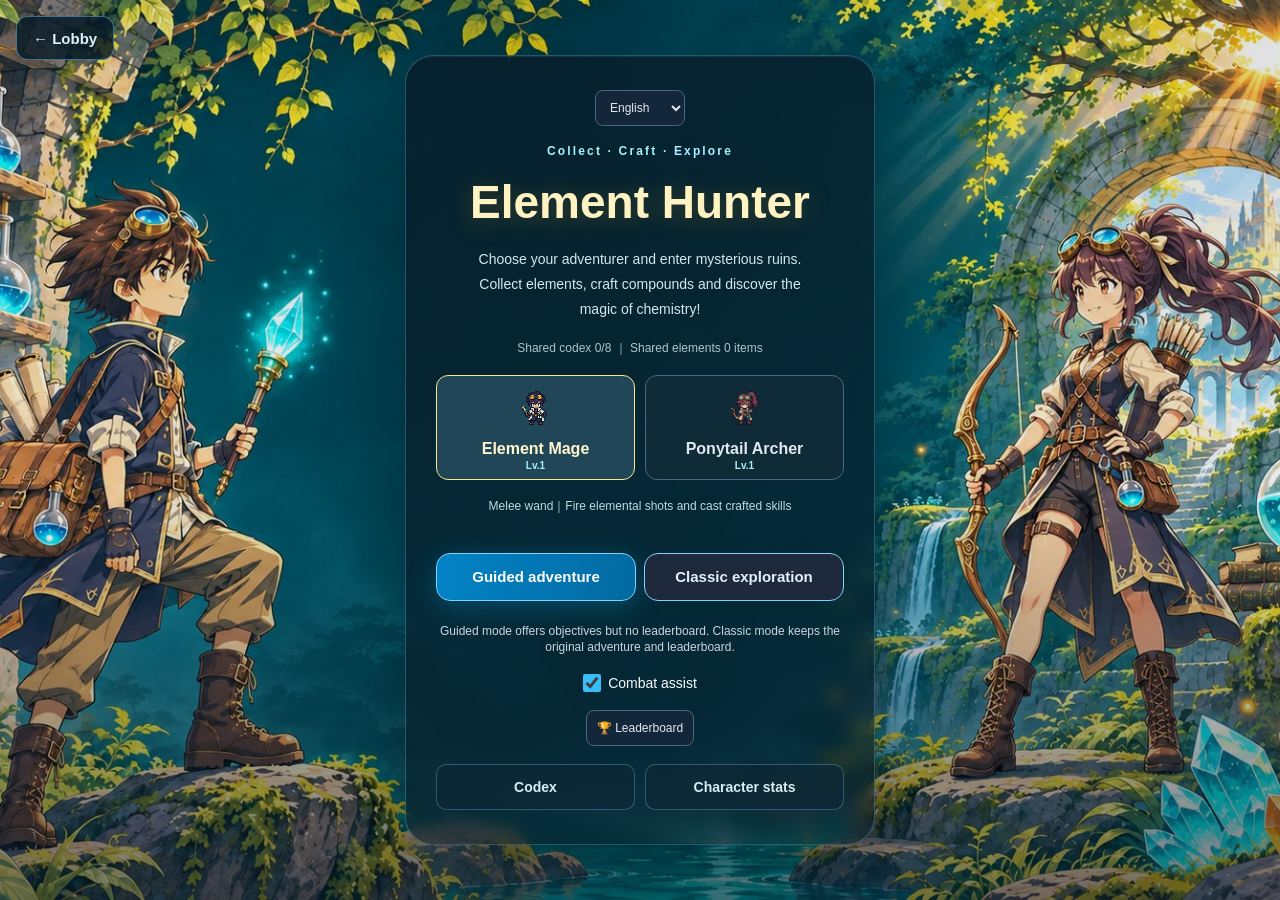
==== commit 025032c5: "Add Element Hunter onboarding and per-game GA4 tracking" ====
--- a/chemistry_arpg.html
+++ b/chemistry_arpg.html
@@ -7,13 +7,15 @@
     window.dataLayer = window.dataLayer || [];
     function gtag(){dataLayer.push(arguments);}
     gtag('js', new Date());
-    gtag('config', 'G-7BKPPQVQWR');
+    gtag('config', 'G-7BKPPQVQWR', {allow_google_signals:false, allow_ad_personalization_signals:false});
   </script>
   <meta charset="UTF-8" />
+  <script src="./js/game-analytics.js?v=20261125-3"></script>
+  <script>window.GameAnalytics?.enter("chemistry_arpg");</script>
   <meta name="viewport" content="width=device-width, initial-scale=1.0, maximum-scale=1.0, user-scalable=no" />
   <meta name="apple-mobile-web-app-capable" content="yes" />
   <title>元素獵人 | Chem ARPG</title>
-  <script src="./js/translations.js?v=20261125-2"></script>
+  <script src="./js/translations.js?v=20261125-3"></script>
   <script src="./js/i18n.js?v=20261125-2"></script>
   <script src="./js/score-session.js?v=20261125-2"></script>
   <style>
@@ -289,6 +291,29 @@
     }
     .touch-controls .controls { touch-action: none; }
     .touch-controls .move-hint { display: block; }
+    .title-screen { justify-content:flex-start; overflow-y:auto; }
+    .title-content { flex-shrink:0; margin-block:auto; }
+    .start-options { display:flex; width:100%; justify-content:center; gap:8px; }
+    .title-screen .start-options button { width:auto; flex:1; min-width:0; min-height:48px; padding:8px 10px;
+      white-space:normal; font-size:15px; }
+    .title-screen .start-options .mode-secondary { background:#1e293b; color:#e0f2fe; box-shadow:none; }
+    #toast { max-width:calc(100% - 20px); white-space:normal; width:max-content; text-align:center; }
+    .assist-option { display:flex; align-items:center; justify-content:center; gap:7px; font-size:14px; }
+    .assist-option input { width:18px; height:18px; accent-color:#38bdf8; }
+    .assist-info { text-align:center; font-size:12px; line-height:1.4; color:#cbd5e1; margin-top:4px; }
+    .mission-panel { background:#172540; border-bottom:1px solid #36547e; padding:6px 10px;
+      display:flex; align-items:center; gap:8px; justify-content:space-between; }
+    .mission-panel > div { flex:1; min-width:0; }
+    .mission-panel strong { font-size:13px; color:#fde68a; }
+    .mission-panel p { font-size:12px; line-height:1.35; margin-top:2px; }
+    .mission-panel button { flex:none; min-height:40px; max-width:46%; white-space:normal; }
+    .mission-panel[hidden], .mission-panel button[hidden], .intro-run .run-score { display:none; }
+    #intro-result .modal-card { text-align:center; }
+    #intro-result p { margin:12px 0; line-height:1.55; }
+    #intro-result button { margin:4px; min-height:44px; padding:8px 14px; border:1px solid #76add5;
+      border-radius:12px; color:#f0f9ff; background:#1e293b; font:inherit; cursor:pointer; }
+    #intro-result .start-btn { background:#0369a1; font-weight:800; }
+    .recipe-missing { color:#fca5a5; }
   </style>
   <link rel="stylesheet" href="./js/platform.css?v=20261125-2" />
 </head>
@@ -307,7 +332,12 @@
       <button type="button" id="pick-archer" aria-pressed="false"><canvas id="archer-preview" width="48" height="54" aria-hidden="true"></canvas>馬尾弓手<span class="hero-card-lv" id="pick-archer-lv">Lv.1</span></button>
     </div>
     <p id="hero-summary"></p>
-    <button class="start-btn" id="btn-start">出發探索 →</button>
+    <div class="start-options" id="start-options">
+      <button class="start-btn" type="button" id="btn-intro">入門探索</button>
+      <button class="start-btn" type="button" id="btn-start">進階探索</button>
+    </div>
+    <p class="assist-info">入門有任務提示，不列入排行榜。進階保留原本的探索與排行榜。</p>
+    <label class="assist-option"><input type="checkbox" id="assist-title" checked>輔助戰鬥</label>
     <button class="platform-button" data-leaderboard-game="chemistry_arpg">🏆 排行榜</button>
     <div class="title-secondary">
       <button class="sub-btn" id="btn-title-codex">圖鑑</button>
@@ -326,6 +356,10 @@
       <span class="run-score"><span>本次探索分數</span> <strong id="run-score">0</strong></span>
       <button class="menu-btn" id="btn-menu">選單</button>
     </div>
+    <section class="mission-panel" id="mission-panel" aria-label="目前任務" hidden>
+      <div><strong id="mission-title" aria-live="polite"></strong><p id="mission-hint"></p></div>
+      <button type="button" class="menu-btn" id="mission-action" hidden></button>
+    </section>
     <div class="elem-bar" id="elem-bar"></div>
     <div class="play-area">
     <div class="stage" id="stage">
@@ -400,6 +434,8 @@
     <div id="tab-status" style="display:none"></div>
     <div id="tab-help" style="display:none"></div>
     </div>
+    <label class="assist-option"><input type="checkbox" id="assist-menu" aria-describedby="assist-menu-info" checked>輔助戰鬥</label>
+    <p class="assist-info" id="assist-menu-info">靠近敵人會自動普攻，不耗元素或 MP。也能隨時手動攻擊。</p>
     <button type="button" class="menu-btn" id="btn-change-hero" hidden>結束本次探索，返回選角</button>
     <button class="menu-btn" id="btn-close-menu" style="width:100%;margin-top:12px;">關閉</button>
   </div>
@@ -419,6 +455,16 @@
     <p style="color:#94a3b8;margin-bottom:16px;">你在探索中倒下了，但收集到的元素與經驗已保存。</p>
     <div data-score-result="death"></div>
     <button class="start-btn" id="btn-death-return" style="font-size:15px;padding:12px 30px;">返回大廳</button>
+  </div>
+</div>
+<!-- Local tutorial result; never attach the competitive score UI. -->
+<div class="modal" id="intro-result" role="dialog" aria-modal="true" aria-labelledby="intro-result-title">
+  <div class="modal-card">
+    <h2 id="intro-result-title"></h2>
+    <p id="intro-result-summary"></p>
+    <button class="start-btn" id="btn-intro-continue">進階探索</button>
+    <button class="sub-btn" id="btn-intro-replay">再玩入門</button>
+    <button class="sub-btn" id="btn-intro-return">返回選角</button>
   </div>
 </div>
 <!-- Victory Modal -->
@@ -516,6 +562,120 @@
     }
   };
 
+  const GAME_ID = 'chemistry_arpg';
+  const ASSIST_KEY = 'chem_arpg_assist_v1', INTRO_KEY = 'chem_arpg_intro_v1';
+  let assistEnabled = true, introSeen = false, legacyPlayer = false;
+  try {
+    assistEnabled = localStorage.getItem(ASSIST_KEY) !== 'off';
+    introSeen = localStorage.getItem(INTRO_KEY) === 'done';
+    legacyPlayer = !!localStorage.getItem('chem_arpg_save');
+  } catch { /* private storage */ }
+  let mission = null, movedThisRun = false, craftedThisRun = false;
+  const questDrops = [{x:4.5,y:6.5,sym:'H'}, {x:7.5,y:4.5,sym:'H'}, {x:11.5,y:6.5,sym:'O'}];
+  const introExit = {x:12.5,y:6.5};
+  function measureEvent(name) { window.GameAnalytics?.event(name, GAME_ID); }
+
+  function refreshStartOptions() {
+    const intro = document.getElementById('btn-intro'), advanced = document.getElementById('btn-start');
+    const quick = introSeen || legacyPlayer;
+    intro.classList.toggle('mode-secondary', quick);
+    advanced.classList.toggle('mode-secondary', !quick);
+    const options = document.getElementById('start-options');
+    options.insertBefore?.(quick ? advanced : intro, quick ? intro : advanced);
+  }
+
+  function setAssist(enabled) {
+    assistEnabled = enabled;
+    for (const id of ['assist-title','assist-menu']) document.getElementById(id).checked = enabled;
+    try { localStorage.setItem(ASSIST_KEY, enabled ? 'on' : 'off'); } catch { /* use in-memory preference */ }
+  }
+
+  function missionTarget() {
+    if (!mission) return null;
+    if (mission.phase === 'collect') {
+      return rooms[2][2].drops.filter(d => d.quest)
+        .sort((a,b) => Math.hypot(a.x-player.x,a.y-player.y)-Math.hypot(b.x-player.x,b.y-player.y))[0] || null;
+    }
+    if (mission.phase === 'guard') {
+      return state.mapX === 2 ? {x:15.25,y:6.5} : (rooms[2][3].monsters[0] || null);
+    }
+    if (mission.phase === 'exit') return state.mapX === 2 ? {x:15.25,y:6.5} : introExit;
+    return null;
+  }
+
+  function updateMissionUI() {
+    const panel = document.getElementById('mission-panel');
+    panel.hidden = !mission;
+    if (!mission) return;
+    const button = document.getElementById('mission-action');
+    const options = {
+      collect: ['1/4 · 收集原子', '移動到金色標記，靠近即可拾取。', null],
+      craft: ['2/4 · 合成水分子', '已有材料，按下按鈕合成。', '合成 H₂O'],
+      heal: ['3/4 · 試用淨化之水', '這是遊戲中的回復技能。試用後，右側通道就會打開。', '使用 H₂O 技能'],
+      guard: ['3/4 · 通過守衛', '往右進入下一間房，靠近並擊倒守衛。關閉輔助時請手動攻擊。', null],
+      exit: ['4/4 · 抵達出口', '走向金色出口，完成這次探索。', null]
+    };
+    const [title, hint, action] = options[mission.phase];
+    const help = mission.phase === 'guard' && state.mapX === 3
+      ? '擊倒守衛。關閉輔助時請手動攻擊。' : hint;
+    document.getElementById('mission-title').textContent = title;
+    document.getElementById('mission-hint').textContent = mission.phase === 'collect' || mission.phase === 'craft'
+      ? hint + '  H：' + mission.H + '/2  O：' + mission.O + '/1' : help;
+    button.hidden = !action;
+    button.textContent = action || '';
+  }
+
+  // Tutorial ingredients are run-local and never spend shared inventory.
+  function missionAction() {
+    if (!mission || state.screen !== 'play' || state.paused || document.hidden) return;
+    if (mission.phase === 'craft' && mission.H === 2 && mission.O === 1) {
+      recordSynthesis(RECIPES[0], false);
+      measureEvent('first_craft');
+      mission.crafted = true;
+      mission.phase = isArcher() ? 'guard' : 'heal';
+      if (isArcher()) openIntroRoute();
+      if (!isArcher()) {
+        // A small practice injury and guaranteed MP make healing possible even with an old build.
+        player.hp = Math.min(player.hp, Math.floor(player.maxHp * 0.7));
+        player.mp = Math.max(player.mp, RECIPES[0].mp);
+      }
+      showToast('H₂O：2 個氫原子和 1 個氧原子。這是分子組成，不是實驗步驟。');
+    } else if (mission.phase === 'heal' && !isArcher()) {
+      useSkill(-1, 'H2O');
+    }
+    updateHUD();
+    updateMissionUI();
+  }
+
+  function openIntroRoute() {
+    const start = rooms[2][2], end = rooms[2][3];
+    // A wider tutorial doorway tolerates imprecise phone joystick alignment.
+    for (const row of [5,6,7]) {
+      start.tiles[row][COLS-1] = TILE.FLOOR;
+      end.tiles[row][0] = TILE.FLOOR;
+    }
+  }
+
+  function finishIntro(completed) {
+    if (!mission || state.screen !== 'play') return;
+    if (completed) {
+      introSeen = true;
+      try { localStorage.setItem(INTRO_KEY, 'done'); } catch { /* session still complete */ }
+      measureEvent('tutorial_complete');
+    }
+    window.GameAnalytics?.end(GAME_ID, {outcome:completed ? 'completed' : 'death'});
+    state.screen = 'intro-result';
+    resetTouchInput();
+    saveGame();
+    document.getElementById('intro-result-title').textContent = completed ? '入門任務完成！' : '探索尚未完成';
+    document.getElementById('intro-result-summary').textContent =
+      (mission.crafted ? '已合成 H₂O。配方與圖鑑已保存。' : '已收集的任務材料') +
+      '  H：' + mission.H + '/2  O：' + mission.O + '/1';
+    document.getElementById('btn-intro-continue').hidden = !completed;
+    document.getElementById('intro-result').classList.add('open');
+    (completed ? document.getElementById('btn-intro-continue') : document.getElementById('btn-intro-replay')).focus?.();
+  }
+
   // === MAP ===
   let rooms = [];
 
@@ -523,6 +683,20 @@
     rooms = Array.from({ length: MAP_H }, () => Array.from({ length: MAP_W }, () => ({
       tiles: [], type: 'normal', generated: false, monsters: [], drops: [], cleared: false
     })));
+    if (mission) {
+      const start = rooms[2][2], end = rooms[2][3];
+      start.type = 'start';
+      end.type = 'training';
+      for (const room of [start,end]) {
+        room.generated = true;
+        room.tiles = Array.from({length:ROWS}, (_,y) => Array.from({length:COLS}, (_,x) =>
+          x === 0 || x === COLS-1 || y === 0 || y === ROWS-1 ? TILE.WALL : TILE.FLOOR));
+      }
+      start.drops = questDrops.map(drop => ({...drop, quest:true, life:Infinity}));
+      end.monsters = [{x:5.2,y:6.5,hp:12,maxHp:12,atk:1,speed:0.65,
+        element:ELEMENTS[0],type:'slime',dotTimer:0,frozen:0,training:true}];
+      return;
+    }
     // Start room at center
     rooms[2][2].type = 'start';
     // Boss room on a random edge
@@ -619,9 +793,11 @@
     const nx = state.mapX + dx;
     const ny = state.mapY + dy;
     if (nx < 0 || nx >= MAP_W || ny < 0 || ny >= MAP_H) return false;
+    if (mission && (ny !== 2 || ![2,3].includes(nx) || !['guard','exit'].includes(mission.phase))) return false;
     state.mapX = nx;
     state.mapY = ny;
     generateRoom(nx, ny);
+    if (mission) updateMissionUI();
     // Clear room-local effects
     projectiles = []; bowFan = null;
     traps = [];
@@ -650,7 +826,7 @@
   let bowInput = null, bowStartedAt = 0;
   const BOW_FIRST_MS = 350, BOW_SECOND_MS = 900;
   const BOW_FAN_FLASH = 0.22;
-  let bowFan = null;
+  let bowFan = null, automaticBowShot = false;
   // Range uses world tiles, not viewport pixels; recovery is game time.
   const BOW_SHOTS = [
     { offsets:[0], range:6, speed:11, damage:0.85, recovery:0.14 },
@@ -662,7 +838,8 @@
   const keys = { up: false, down: false, left: false, right: false, attack: false, shoot: false };
 
   function initPlayer() {
-    player.x = 7.5; player.y = 6;
+    player.x = mission ? 2.5 : 7.5; player.y = mission ? 6.5 : 6;
+    automaticBowShot = false;
     player.dir = 'down';
     player.hp = player.maxHp;
     player.mp = player.maxMp;
@@ -738,7 +915,7 @@
       return;
     }
 
-    if (isArcher() && player.atkTimer > 0) {
+    if (isArcher() && !automaticBowShot && player.atkTimer > 0) {
       player.walking = false;
       return;
     }
@@ -755,15 +932,20 @@
     const spd = player.speed * dt;
     const distance = movePlayerBy(dx * spd, dy * spd);
     player.walking = distance >= 0.0001;
+    if (player.walking && !movedThisRun) {
+      movedThisRun = true;
+      measureEvent('first_move');
+    }
     player.walkPhase = player.walking ? (player.walkPhase + distance / WALK_FRAME_DISTANCE) % 4 : 0;
 
     // Only voluntary input toward the exit can change rooms. Check even if
     // the outer boundary blocked movement after a shove reached the doorway.
     const pc = Math.floor(player.x), pr = Math.floor(player.y);
     let movedRoom = false;
-    if (player.x < 0.5 && (pr === 5 || pr === 6) && dx < 0) {
+    const sideDoor = pr === 5 || pr === 6 || (mission && pr === 7);
+    if (player.x < 0.5 && sideDoor && dx < 0) {
       if ((movedRoom = transitionRoom(-1, 0))) player.x = COLS - 1.5;
-    } else if (player.x > COLS - 0.5 && (pr === 5 || pr === 6) && dx > 0) {
+    } else if (player.x > COLS - 0.5 && sideDoor && dx > 0) {
       if ((movedRoom = transitionRoom(1, 0))) player.x = 1.5;
     } else if (player.y < 0.5 && (pc === 7 || pc === 8) && dy < 0) {
       if ((movedRoom = transitionRoom(0, -1))) player.y = ROWS - 1.5;
@@ -1044,10 +1226,17 @@
       const dx = player.x - d.x;
       const dy = player.y - d.y;
       if (Math.sqrt(dx * dx + dy * dy) < 0.8) {
-        inventory[d.sym] = (inventory[d.sym] || 0) + 1;
+        if (d.quest && mission) {
+          mission[d.sym]++;
+          if (mission.H === 2 && mission.O === 1) mission.phase = 'craft';
+        } else {
+          inventory[d.sym] = (inventory[d.sym] || 0) + 1;
+        }
+        measureEvent('first_pickup');
         room.drops.splice(i, 1);
         playTone(660, 'sine', 0.05);
         showToast(`+1 ${d.sym}`);
+        if (d.quest) updateMissionUI();
         updateElemBar();
         updateHUD();
       }
@@ -1099,11 +1288,16 @@
     const stage = bowStage(performance.now() - bowStartedAt);
     cancelBowCharge(input);
     if (!isArcher() || state.screen !== 'play' || state.paused || document.hidden || player.atkTimer > 0) return;
-    const shot = BOW_SHOTS[stage], facing = DIR_ANGLE[player.dir];
+    fireBow(stage, DIR_ANGLE[player.dir]);
+  }
+
+  function fireBow(stage, facing, automatic = false) {
+    const shot = BOW_SHOTS[stage];
+    automaticBowShot = automatic;
     const volleyHits = new Set();
     if (stage === 1) bowFan = {x:player.x, y:player.y, angle:facing, remaining:BOW_FAN_FLASH};
     player.attackDir = player.dir;
-    player.atkTimer = shot.recovery;
+    player.atkTimer = automatic ? 0.55 : shot.recovery;
     for (const offset of shot.offsets) {
       const angle = facing + offset;
       projectiles.push({kind:'arrow', x:player.x, y:player.y, dx:Math.cos(angle), dy:Math.sin(angle),
@@ -1560,6 +1754,15 @@
 
   function killMonster(room, index) {
     const m = room.monsters[index];
+    if (mission) {
+      room.monsters.splice(index, 1);
+      if (m.training) {
+        mission.phase = 'exit';
+        updateMissionUI();
+      }
+      playTone(520, 'sine', 0.08);
+      return;
+    }
     window.GameScores?.addKill(m.type);
     // Spawn drops
     if (m.type === 'molecular' && m.recipe) {
@@ -1601,20 +1804,54 @@
     }
   }
 
-  function meleeAttack() {
+  // Sample densely enough to cover every crossed tile; a diagonal cannot
+  // clip between two solid corners. Only combat assist uses this constraint.
+  function clearAttackPath(x, y) {
+    const dx = x - player.x, dy = y - player.y;
+    const steps = Math.max(1, Math.ceil(Math.hypot(dx,dy) / 0.08));
+    let col = Math.floor(player.x), row = Math.floor(player.y);
+    for (let i = 1; i <= steps; i++) {
+      const nc = Math.floor(player.x + dx*i/steps), nr = Math.floor(player.y + dy*i/steps);
+      if (isSolid(nc,nr) || (nc !== col && nr !== row && (isSolid(col,nr) || isSolid(nc,row)))) return false;
+      col = nc; row = nr;
+    }
+    return true;
+  }
+
+  function runAssist() {
+    if (!assistEnabled || state.screen !== 'play' || state.paused || document.hidden ||
+        player.atkTimer > 0 || player.knockback || bowInput !== null || meleeQueued || keys.attack) return;
+    const archer = isArcher();
+    let nearest = archer ? BOW_SHOTS[0].range : 1.8, target;
+    for (const monster of rooms[state.mapY][state.mapX].monsters) {
+      const distance = Math.hypot(monster.x-player.x,monster.y-player.y);
+      if (distance <= nearest && clearAttackPath(monster.x, monster.y)) {
+        nearest = distance;
+        target = monster;
+      }
+    }
+    if (!target) return;
+    const dx = target.x-player.x, dy = target.y-player.y;
+    player.dir = Math.abs(dx) >= Math.abs(dy) ? (dx >= 0 ? 'right' : 'left') : (dy >= 0 ? 'down' : 'up');
+    const facing = Math.atan2(dy,dx);
+    if (archer) fireBow(0,facing,true);
+    else meleeAttack(facing);
+  }
+
+  function meleeAttack(assistAngle = null) {
     if (isArcher() || player.atkTimer > 0) return;
     player.atkTimer = 0.3;
     player.attackDir = player.dir;
     playTone(300, 'square', 0.06);
     const room = rooms[state.mapY][state.mapX];
     const angles = { up: -Math.PI / 2, down: Math.PI / 2, left: Math.PI, right: 0 };
-    const atkAngle = angles[player.dir];
+    const atkAngle = assistAngle ?? angles[player.dir];
     for (let i = room.monsters.length - 1; i >= 0; i--) {
       const m = room.monsters[i];
       const dx = m.x - player.x;
       const dy = m.y - player.y;
       const dist = Math.sqrt(dx * dx + dy * dy);
-      if (dist > 1.8) continue;
+      if (dist > 1.8 || (assistAngle !== null && !clearAttackPath(m.x,m.y))) continue;
       const angle = Math.atan2(dy, dx);
       let diff = angle - atkAngle;
       while (diff > Math.PI) diff -= Math.PI * 2;
@@ -1625,6 +1862,7 @@
         else playTone(400, 'triangle', 0.04);
       }
     }
+    if (assistAngle !== null) return;
     // Break rocks
     const dxDir = { up: 0, down: 0, left: -1, right: 1 };
     const dyDir = { up: -1, down: 1, left: 0, right: 0 };
@@ -1663,6 +1901,8 @@
   // === PLAYER DEATH ===
   function playerDeath() {
     if (state.screen !== 'play') return;
+    if (mission) { finishIntro(false); return; }
+    window.GameAnalytics?.end(GAME_ID, {outcome:'death'});
     state.screen = 'dead';
     window.GameScores?.finish(null, 'death', activeHero);
     resetTouchInput();
@@ -1701,7 +1941,7 @@
   function gameLoop(now) {
     const dt = Math.min((now - lastTime) / 1000, 0.05);
     lastTime = now;
-    if (state.screen === 'play' && !state.paused) {
+    if (state.screen === 'play' && !state.paused && !document.hidden) {
       update(dt);
     }
     render();
@@ -1709,6 +1949,7 @@
   }
 
   function update(dt) {
+    if (state.screen !== 'play' || state.paused || document.hidden) return;
     updatePlayer(dt);
     if (meleeQueued && player.atkTimer <= 0) {
       meleeQueued = false;
@@ -1716,10 +1957,19 @@
     }
     if (keys.attack) { meleeAttack(); keys.attack = false; }
     if (keys.shoot) { shootProjectile(); keys.shoot = false; }
+    runAssist();
+    if (state.screen !== 'play') return;
     updateMonsters(dt);
+    if (state.screen !== 'play') return;
     updateDrops(dt);
     updateProjectiles(dt);
+    if (state.screen !== 'play') return;
     updateTraps(dt);
+    if (state.screen !== 'play') return;
+    if (mission?.phase === 'exit' && state.mapX === 3 && Math.hypot(player.x-introExit.x,player.y-introExit.y) < 0.85) {
+      finishIntro(true);
+      return;
+    }
     // MP regeneration
     player.mp = Math.min(player.maxMp, player.mp + 1.5 * dt);
     updateHUD();
@@ -1741,14 +1991,37 @@
       drawRoom();
       drawMonsters();
       drawDrops();
+      const target = missionTarget();
+      if (target) {
+        ctx.strokeStyle = '#fde047';
+        ctx.lineWidth = 2;
+        ctx.beginPath();
+        ctx.arc(target.x*tileSize,target.y*tileSize,tileSize*0.50,0,Math.PI*2);
+        ctx.stroke();
+      }
       drawTrapsAndZones();
       drawCastVisuals();
       drawProjectiles();
       drawPlayer();
       drawBowFan();
       ctx.restore();
+      if (target) drawMissionPointer(target, Math.round(cameraX), Math.round(cameraY));
       drawMinimap();
     }
+  }
+
+  function drawMissionPointer(target, cameraX, cameraY) {
+    const x = target.x*tileSize-cameraX, y = target.y*tileSize-cameraY;
+    const padding = 18;
+    if (x >= padding && y >= padding && x <= viewWidth-padding && y <= viewHeight-padding) return;
+    ctx.save();
+    ctx.translate(Math.max(padding,Math.min(viewWidth-padding,x)),Math.max(padding,Math.min(viewHeight-padding,y)));
+    ctx.rotate(Math.atan2(y-viewHeight/2,x-viewWidth/2));
+    ctx.beginPath();
+    ctx.moveTo(9,0); ctx.lineTo(-6,-7); ctx.lineTo(-6,7); ctx.closePath();
+    ctx.fillStyle = '#fde047'; ctx.fill();
+    ctx.strokeStyle = '#422006'; ctx.lineWidth = 2; ctx.stroke();
+    ctx.restore();
   }
 
   // === KEYBOARD INPUT ===
@@ -1761,7 +2034,8 @@
   }
   window.addEventListener('keydown', (e) => {
     if (e.target?.closest?.('input,textarea,select,[contenteditable]')) return;
-    if (state.screen !== 'play' || state.paused) return;
+    if (state.screen !== 'play' || state.paused || document.hidden) return;
+    if (e.target?.id === 'mission-action' && ['Enter',' '].includes(e.key)) return;
     const actionKey = gameKey(e);
     if (isArcher() && ['z', 'Z', ' '].includes(actionKey)) {
       e.preventDefault();
@@ -1804,9 +2078,16 @@
   });
 
   // === BUTTON HANDLERS ===
-  document.getElementById('btn-start').addEventListener('click', () => {
-    window.GameScores?.begin('chemistry_arpg');
+  function beginExploration(mode) {
+    if (state.screen !== 'title' || state.paused || document.hidden) return;
+    mission = mode === 'intro' ? {phase:'collect',H:0,O:0,crafted:false} : null;
+    movedThisRun = false;
+    craftedThisRun = false;
+    if (!mission) window.GameScores?.begin(GAME_ID);
     activeHero = chosenHero;
+    window.GameAnalytics?.start(GAME_ID, {mode,hero:activeHero});
+    document.getElementById('game-screen').classList.toggle('intro-run', !!mission);
+    updateMissionUI();
     const archer = isArcher();
     document.getElementById('game-screen').classList.toggle('archer-run', archer);
     const attack = document.getElementById('btn-atk');
@@ -1824,7 +2105,16 @@
     resizeCanvas();
     updateElemBar();
     updateHUD();
-  });
+  }
+  document.getElementById('btn-start').addEventListener('click', () => beginExploration('classic'));
+  document.getElementById('btn-intro').addEventListener('click', () => beginExploration('intro'));
+  document.getElementById('mission-action').addEventListener('click', missionAction);
+  for (const id of ['assist-title','assist-menu']) {
+    document.getElementById(id).addEventListener('change', e => setAssist(e.target.checked));
+  }
+  document.getElementById('btn-intro-return').addEventListener('click', returnToTitle);
+  document.getElementById('btn-intro-replay').addEventListener('click', () => { returnToTitle(); beginExploration('intro'); });
+  document.getElementById('btn-intro-continue').addEventListener('click', () => { returnToTitle(); beginExploration('classic'); });
 
   // === SAVE / LOAD ===
   const SAVE_KEY = 'chem_arpg_save';
@@ -1939,17 +2229,17 @@
     });
   }
 
-  function useSkill(slotIdx) {
+  function useSkill(slotIdx, taskSkill = null) {
     if (isArcher()) return;
     if (state.screen !== 'play' || state.paused) return;
-    const skillId = equippedSkills[slotIdx];
+    const skillId = taskSkill ?? equippedSkills[slotIdx];
     if (!skillId) {
       showToast('技能尚未解鎖：請到選單 → 背包合成化合物');
       return;
     }
     const recipe = RECIPES.find(r => r.id === skillId);
     if (!recipe) return;
-    selectedSkillSlot = slotIdx;
+    if (!taskSkill) selectedSkillSlot = slotIdx;
     updateHUD();
     if (player.mp < recipe.mp) {
       showToast(`MP 不足：${recipe.name}需要 ${recipe.mp} MP`);
@@ -1966,6 +2256,11 @@
       case 'heal':
         player.hp = Math.min(player.maxHp, player.hp + Math.floor(player.maxHp * 0.3));
         showToast('淨化之水：HP 回復！');
+        if (mission?.phase === 'heal') {
+          mission.phase = 'guard';
+          openIntroRoute();
+          updateMissionUI();
+        }
         break;
       case 'aoe': {
         const dmg = player.atk * 3;
@@ -2084,6 +2379,8 @@
   // === BOSS VICTORY & RETURN TO TITLE ===
   function bossVictory() {
     if (state.screen !== 'play') return;
+    if (mission) return;
+    window.GameAnalytics?.end(GAME_ID, {outcome:'victory'});
     state.screen = 'victory';
     window.GameScores?.finish(null, 'victory', activeHero);
     resetTouchInput();
@@ -2095,8 +2392,13 @@
   }
 
   function returnToTitle() {
+    if (state.screen === 'play') window.GameAnalytics?.end(GAME_ID, {outcome:'quit'});
     closeMenu();
     state.screen = 'title';
+    mission = null;
+    updateMissionUI();
+    refreshStartOptions();
+    document.getElementById('intro-result').classList.remove('open');
     Object.keys(keys).forEach(key => { keys[key] = false; });
     resetTouchInput();
     resetPlayerMotion();
@@ -2134,7 +2436,17 @@
     }
     // Consume
     for (const [sym, count] of Object.entries(recipe.req)) inventory[sym] -= count;
-    // Unlock
+    recordSynthesis(recipe, true);
+    renderInventoryTab();
+    renderCodexTab();
+  }
+
+  function recordSynthesis(recipe, repeatExperience) {
+    const recipeId = recipe.id;
+    if (!mission && state.screen === 'play' && !craftedThisRun) {
+      craftedThisRun = true;
+      measureEvent('first_craft');
+    }
     const firstTime = !codex.includes(recipeId);
     if (firstTime) {
       codex.push(recipeId);
@@ -2144,15 +2456,16 @@
       if (emptySlot >= 0) equippedSkills[emptySlot] = recipeId;
       gainExp(recipe.pts);
       showToast(`圖鑑解鎖：${recipe.formula} ${recipe.name}！`);
-    } else {
+    } else if (repeatExperience) {
       gainExp(50);
       showToast(`合成 ${recipe.formula} +50 EXP`);
+    }
+    if (firstTime && recipeId === 'H2O') {
+      showToast('H₂O：2 個氫原子和 1 個氧原子。這是分子組成，不是實驗步驟。');
     }
     updateElemBar();
     updateHUD();
     saveGame();
-    renderInventoryTab();
-    renderCodexTab();
   }
 
   // Expose synth function for onclick
@@ -2243,7 +2556,12 @@
       `查看完整週期表 ↗ · 已納入 ${ELEMENTS.length} / 118 種元素</button>`;
     html += '<h3 style="margin-bottom:10px;">合成配方</h3>';
     RECIPES.forEach(r => {
-      const reqStr = Object.entries(r.req).map(([k, v]) => `${k}×${v}`).join(' + ');
+      const reqStr = Object.entries(r.req).map(([sym, required]) => {
+        const current = inventory[sym] || 0;
+        const shortage = Math.max(0, required - current);
+        return '<span' + (shortage ? ' class="recipe-missing"' : '') + '>' + sym + '：' + current + '/' + required +
+          (shortage ? ' (缺少 ' + shortage + ')' : '') + '</span>';
+      }).join(' · ');
       const canSynth = Object.entries(r.req).every(([sym, count]) => (inventory[sym] || 0) >= count);
       html += `<div class="recipe-row"><div><strong style="color:#38bdf8;">${r.formula}</strong> ${r.name}` +
         `<div style="font-size:11px;color:#94a3b8;">${reqStr}</div></div>` +
@@ -2403,7 +2721,7 @@
       if (e.key === 'Escape') { e.preventDefault(); detailDialog.close(); }
       return;
     }
-    if (e.key === 'i' || e.key === 'I' || e.key === 'Tab') {
+    if (e.key === 'i' || e.key === 'I' || (e.key === 'Tab' && !mission)) {
       e.preventDefault();
       if (document.getElementById('menu-modal').classList.contains('open')) closeMenu();
       else if (state.screen === 'play') openMenu();
@@ -2482,6 +2800,7 @@
   }
   function resetTouchInput() {
     resetJoystick();
+    for (const key of Object.keys(keys)) keys[key] = false;
     cancelBowCharge();
     bowFan = null;
     meleeQueued = false;
@@ -2558,6 +2877,14 @@
         ctx.fillRect(ox + x * ms, oy + y * ms, ms - 1, ms - 1);
       }
     }
+    if (missionTarget()) {
+      const targetX = ['guard','exit'].includes(mission.phase) ? 3 : 2;
+      ctx.globalAlpha = 1;
+      ctx.fillStyle = '#fde047';
+      ctx.beginPath();
+      ctx.arc(ox + (targetX + 0.5) * ms, oy + 2.5 * ms, Math.max(2,ms * 0.25), 0, Math.PI*2);
+      ctx.fill();
+    }
     ctx.globalAlpha = 1;
     ctx.strokeStyle = '#e0f2fe';
     ctx.lineWidth = 2;
@@ -2602,6 +2929,8 @@
   new ResizeObserver(resizeCanvas).observe(document.getElementById('stage'));
   resizeCanvas();
   loadGame();
+  for (const id of ['assist-title','assist-menu']) document.getElementById(id).checked = assistEnabled;
+  refreshStartOptions();
   document.getElementById('pick-mage').addEventListener('click', () => chooseHero('mage'));
   document.getElementById('pick-archer').addEventListener('click', () => chooseHero('archer'));
   const archerPreview = document.getElementById('archer-preview').getContext('2d');
